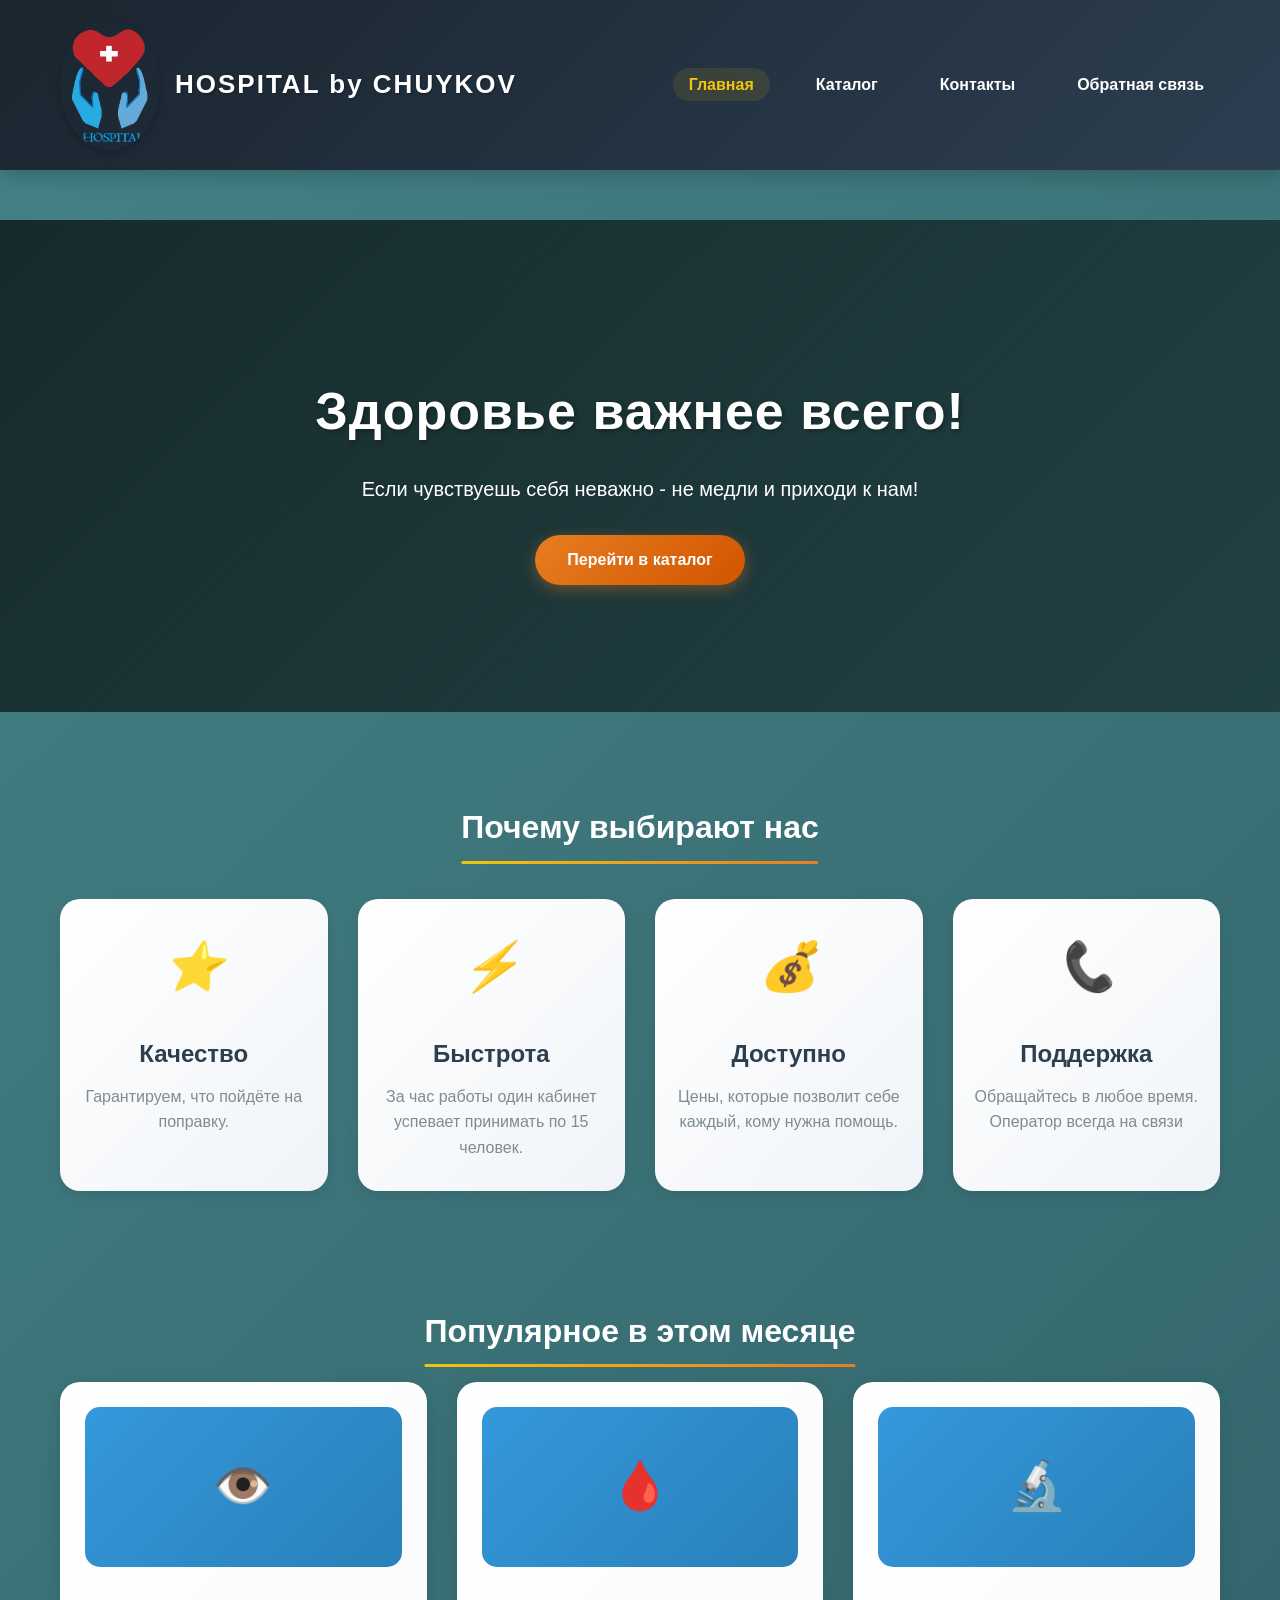
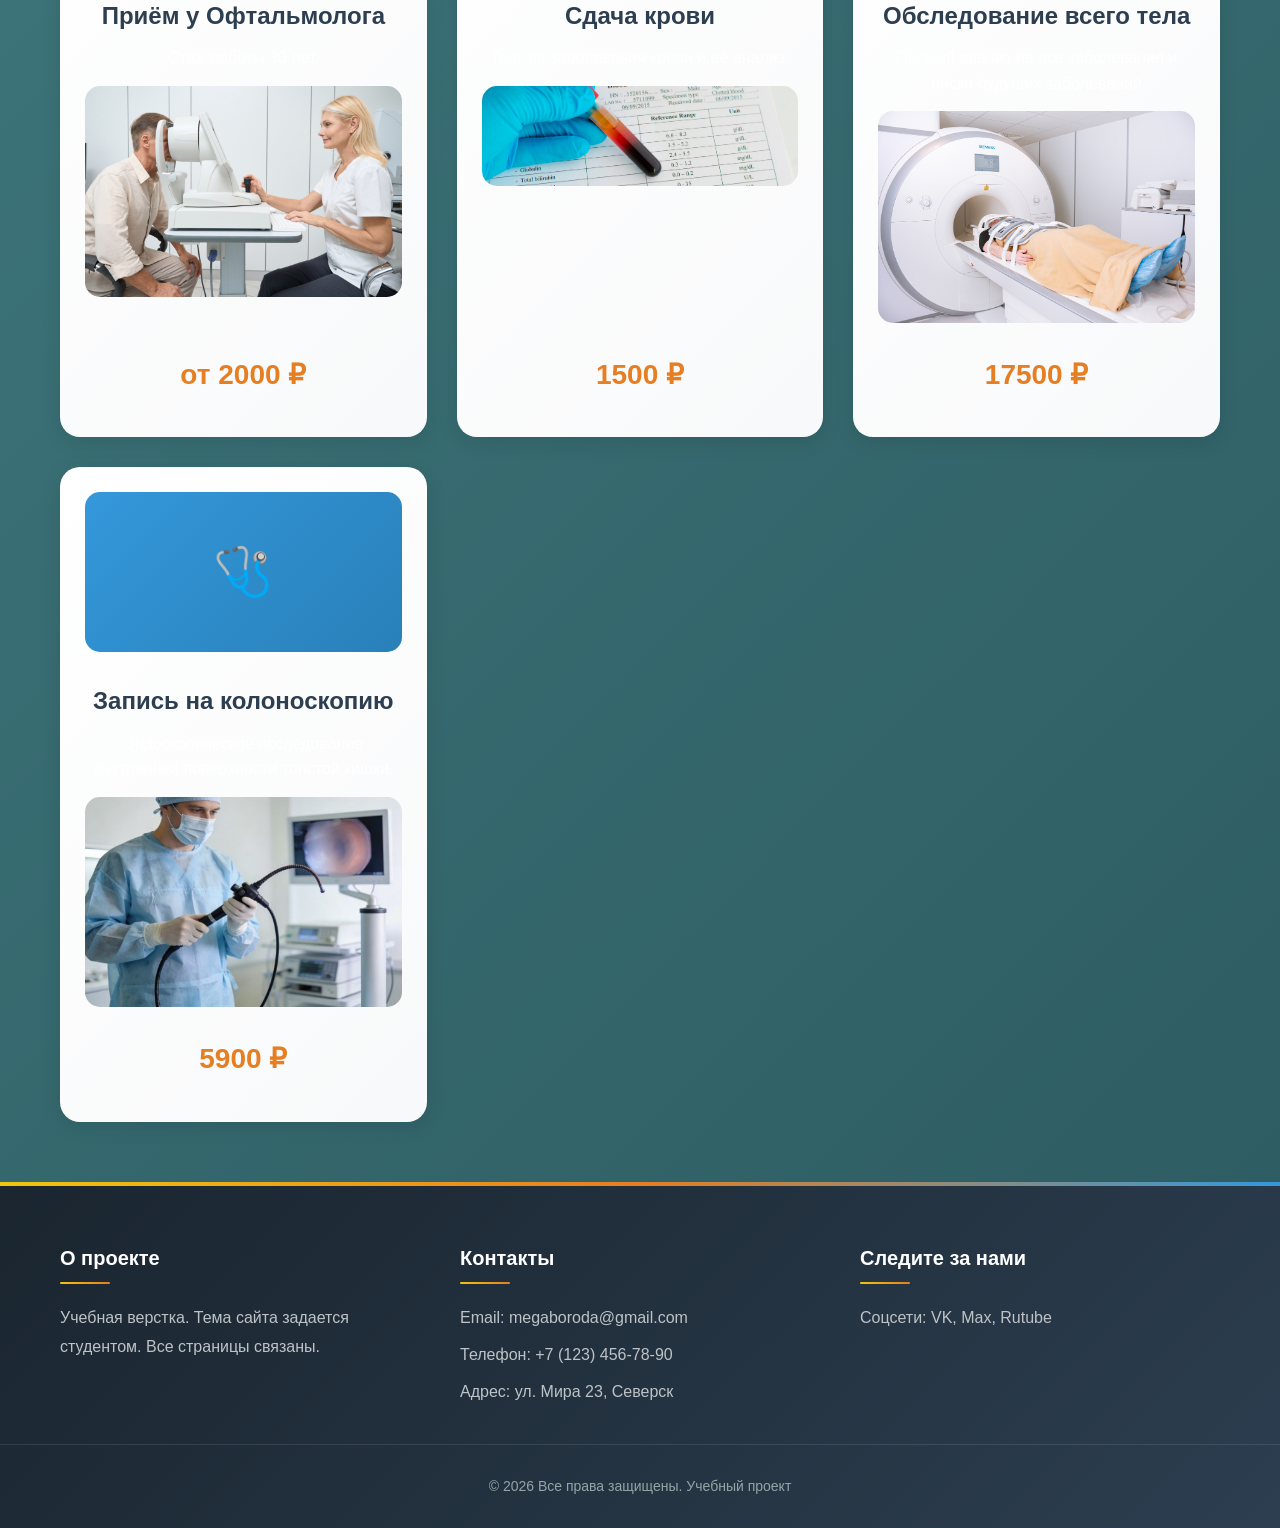
==== index.html @ b2aa5d69 "ПР-4-1" ====
<!DOCTYPE html>
<html lang="ru">
<head>
    <meta charset="UTF-8">
    <meta name="viewport" content="width=device-width, initial-scale=1.0, viewport-fit=cover">
    <title>Главная страница - HOSPITAL by CHUYKOV</title>
    <link rel="stylesheet" href="style.css">
</head>
<body>
    <header>
        <div class="container">
            <a href="index.html" class="logo">
                <img src="лого_болька-no-bg-preview (carve.photos).png" width="100" height="130" alt="Логотип больницы">
                <span class="logo-name">HOSPITAL by CHUYKOV</span>
            </a>
            <nav>
                <ul>
                    <li><a href="index.html" class="active">Главная</a></li>
                    <li><a href="catalog.html">Каталог</a></li>
                    <li><a href="contacts.html">Контакты</a></li>
                    <li><a href="feedback.html">Обратная связь</a></li>
                </ul>
            </nav>
        </div>
    </header>

    <main>
        <!-- Hero секция -->
        <section class="hero">
            <div class="container">
                <h1>Здоровье важнее всего!</h1>
                <p>Если чувствуешь себя неважно - не медли и приходи к нам!</p>
                <a href="catalog.html" class="btn">Перейти в каталог</a>
            </div>
        </section>

        <!-- Почему выбирают нас -->
        <section>
            <div class="container">
                <h2>Почему выбирают нас</h2>
                <div class="features-grid">
                    <div class="feature-card">
                        <i>⭐</i>
                        <h3>Качество</h3>
                        <p>Гарантируем, что пойдёте на поправку.</p>
                    </div>
                    <div class="feature-card">
                        <i>⚡</i>
                        <h3>Быстрота</h3>
                        <p>За час работы один кабинет успевает принимать по 15 человек.</p>
                    </div>
                    <div class="feature-card">
                        <i>💰</i>
                        <h3>Доступно</h3>
                        <p>Цены, которые позволит себе каждый, кому нужна помощь.</p>
                    </div>
                    <div class="feature-card">
                        <i>📞</i>
                        <h3>Поддержка</h3>
                        <p>Обращайтесь в любое время. Оператор всегда на связи</p>
                    </div>
                </div>
            </div>
        </section>

        <!-- Популярное в этом месяце -->
        <section>
            <div class="container">
                <h2>Популярное в этом месяце</h2>
                <div style="display: grid; grid-template-columns: repeat(auto-fit, minmax(300px, 1fr)); gap: 30px;">
                    <div class="product-card">
                        <div class="card-img">👁️</div>
                        <h3>Приём у Офтальмолога</h3>
                        <p>Стаж работы 30 лет.</p>
                        <img src="офтальмолог2.jpg" alt="Приём у Офтальмолога" style="width: 100%; border-radius: 15px; margin-top: 15px;">
                        <div class="price">от 2000 ₽</div>
                    </div>
                    <div class="product-card">
                        <div class="card-img">🩸</div>
                        <h3>Сдача крови</h3>
                        <p>Тест на заболевания крови и её анализ.</p>
                        <img src="кровка.jpg" alt="Сдача крови" style="width: 100%; border-radius: 15px; margin-top: 15px;">
                        <div class="price">1500 ₽</div>
                    </div>
                    <div class="product-card">
                        <div class="card-img">🔬</div>
                        <h3>Обследование всего тела</h3>
                        <p>Полный анализ на все заболевания и риски будущих заболеваний</p>
                        <img src="всё тело.jpg" alt="Обследование всего тела" style="width: 100%; border-radius: 15px; margin-top: 15px;">
                        <div class="price">17500 ₽</div>
                    </div>
                    <div class="product-card">
                        <div class="card-img">🩺</div>
                        <h3>Запись на колоноскопию</h3>
                        <p>Эндоскопическое исследование внутренней поверхности толстой кишки.</p>
                        <img src="клоноскопия.jpg" alt="Запись на колоноскопию" style="width: 100%; border-radius: 15px; margin-top: 15px;">
                        <div class="price">5900 ₽</div>
                    </div>
                </div>
            </div>
        </section>
    </main>

    <footer>
        <div class="container">
            <div class="footer-col">
                <h4>О проекте</h4>
                <p>Учебная верстка. Тема сайта задается студентом. Все страницы связаны.</p>
            </div>
            <div class="footer-col">
                <h4>Контакты</h4>
                <p>Email: megaboroda@gmail.com</p>
                <p>Телефон: +7 (123) 456-78-90</p>
                <p>Адрес: ул. Мира 23, Северск</p>
            </div>
            <div class="footer-col">
                <h4>Следите за нами</h4>
                <p>Соцсети: VK, Max, Rutube</p>
            </div>
        </div>
        <div class="copyright">
            <p>&copy; 2026 Все права защищены. Учебный проект</p>
        </div>
    </footer>
</body>
</html>
---- style.css ----
* {
    margin: 0;
    padding: 0;
    box-sizing: border-box;
}

body {
    font-family: 'Segoe UI', Tahoma, Geneva, Verdana, sans-serif;
    font-size: 16px;
    color: #ffffff;
    background: linear-gradient(135deg, #448186 0%, #2c5a60 100%);
    line-height: 1.6;
}


.container {
    max-width: 1200px;
    margin: 0 auto;
    padding: 0 20px;
}


h1 {
    font-size: 42px;
    color: #ffffff;
    text-align: center;
    margin-top: 30px;
    margin-bottom: 25px;
    text-shadow: 2px 2px 4px rgba(0, 0, 0, 0.3);
    letter-spacing: 1px;
}
.logo-name {
    color: #ffffff;
    text-decoration: none;
}

h2 {
    font-size: 32px;
    color: #ffffff;
    text-align: center;
    margin-top: 40px;
    margin-bottom: 25px;
    position: relative;
    display: inline-block;
    left: 50%;
    transform: translateX(-50%);
    white-space: nowrap;
}

h2::after {
    content: '';
    position: absolute;
    bottom: -10px;
    left: 0;
    width: 100%;
    height: 3px;
    background: linear-gradient(90deg, #f1c40f, #e67e22);
    border-radius: 2px;
}

h3 {
    font-size: 24px;
    color: #2c3e50;
    margin-top: 15px;
    margin-bottom: 10px;
}

h4 {
    font-size: 18px;
    color: #ecf0f1;
    margin-top: 10px;
    margin-bottom: 10px;
}


header {
    background: linear-gradient(135deg, #1a252f 0%, #2c3e50 100%);
    padding: 20px 0;
    box-shadow: 0 5px 20px rgba(0, 0, 0, 0.2);
    position: sticky;
    top: 0;
    z-index: 100;
}

header .container {
    display: flex;
    justify-content: space-between;
    align-items: center;
    flex-wrap: wrap;
    gap: 20px;
}

/* Логотип */
.logo {
    display: flex;
    align-items: center;
    gap: 15px;
    text-decoration: none;
    transition: transform 0.3s ease;
}

.logo:hover {
    transform: scale(1.02);
}

.logo img {
    border-radius: 50%;
    box-shadow: 0 4px 10px rgba(0, 0, 0, 0.2);
    transition: box-shadow 0.3s;
}

.logo img:hover {
    box-shadow: 0 6px 15px rgba(0, 0, 0, 0.3);
}

.logo span {
    font-size: 26px;
    font-weight: bold;
    color: white;
    letter-spacing: 2px;
    text-shadow: 1px 1px 2px rgba(0, 0, 0, 0.3);
}

/* Навигация */
nav ul {
    display: flex;
    list-style: none;
    gap: 30px;
    margin: 0;
    padding: 0;
}

nav ul li a {
    color: white;
    text-decoration: none;
    font-weight: 600;
    font-size: 16px;
    padding: 8px 16px;
    border-radius: 25px;
    transition: all 0.3s ease;
    position: relative;
}

nav ul li a::before {
    content: '';
    position: absolute;
    bottom: 0;
    left: 50%;
    transform: translateX(-50%);
    width: 0;
    height: 2px;
    background: linear-gradient(90deg, #f1c40f, #e67e22);
    transition: width 0.3s ease;
    border-radius: 2px;
}

nav ul li a:hover::before {
    width: 70%;
}

nav ul li a:hover {
    color: #f1c40f;
    background: rgba(255, 255, 255, 0.1);
}

nav ul li a.active {
    color: #f1c40f;
    background: rgba(241, 196, 15, 0.1);
}

/* Кнопки с красивым градиентом */
.btn, button, .button {
    display: inline-block;
    background: linear-gradient(135deg, #3498db 0%, #2980b9 100%);
    color: white;
    padding: 12px 32px;
    border: none;
    border-radius: 50px;
    text-decoration: none;
    font-weight: bold;
    font-size: 16px;
    transition: all 0.3s ease;
    box-shadow: 0 4px 15px rgba(52, 152, 219, 0.3);
    cursor: pointer;
    position: relative;
    overflow: hidden;
}

.btn::before, button::before, .button::before {
    content: '';
    position: absolute;
    top: 50%;
    left: 50%;
    width: 0;
    height: 0;
    border-radius: 50%;
    background: rgba(255, 255, 255, 0.3);
    transform: translate(-50%, -50%);
    transition: width 0.5s, height 0.5s;
}

.btn:hover::before, button:hover::before, .button:hover::before {
    width: 300px;
    height: 300px;
}

.btn:hover, button:hover, .button:hover {
    background: linear-gradient(135deg, #2980b9 0%, #1f6d9e 100%);
    box-shadow: 0 6px 20px rgba(52, 152, 219, 0.4);
    transform: translateY(-2px);
}

.btn:active, button:active, .button:active {
    transform: translateY(0);
}

/* Карточки услуг */
.product-card {
    background: linear-gradient(135deg, #ffffff 0%, #f8f9fa 100%);
    border: none;
    border-radius: 20px;
    padding: 25px;
    margin-bottom: 30px;
    text-align: center;
    transition: all 0.3s ease;
    box-shadow: 0 5px 20px rgba(0, 0, 0, 0.1);
    display: flex;
    flex-direction: column;
    height: 100%;
}

.product-card:hover {
    transform: translateY(-10px);
    box-shadow: 0 15px 35px rgba(0, 0, 0, 0.15);
}

.card-img {
    background: linear-gradient(135deg, #3498db, #2980b9);
    height: 160px;
    border-radius: 15px;
    margin-bottom: 15px;
    transition: all 0.3s ease;
    display: flex;
    align-items: center;
    justify-content: center;
    color: white;
    font-size: 48px;
}

.product-card:hover .card-img {
    transform: scale(1.05);
}

.price {
    font-size: 28px;
    font-weight: bold;
    color: #e67e22;
    margin: 15px 0;
    margin-top: auto;
}

/* Карточки особенностей */
.feature-card {
    background: linear-gradient(135deg, #ffffff 0%, #f0f4f8 100%);
    padding: 30px 20px;
    border-radius: 20px;
    text-align: center;
    margin-bottom: 25px;
    box-shadow: 0 5px 15px rgba(0, 0, 0, 0.08);
    transition: all 0.3s ease;
    cursor: pointer;
}

.feature-card:hover {
    transform: translateY(-5px);
    box-shadow: 0 10px 30px rgba(0, 0, 0, 0.12);
}

.feature-card i {
    font-size: 48px;
    color: #3498db;
    margin-bottom: 15px;
    display: inline-block;
}

.feature-card h3 {
    color: #2c3e50;
    margin-bottom: 10px;
}

.feature-card p {
    color: #7f8c8d;
}

/* Сетка особенностей */
.features-grid {
    display: flex;
    justify-content: center;
    flex-wrap: wrap;
    gap: 30px;
    margin-top: 20px;
}

.features-grid .feature-card {
    flex: 1;
    min-width: 250px;
    max-width: 300px;
}

/* Hero-секция */
.hero {
    background: linear-gradient(135deg, rgba(0,0,0,0.7) 0%, rgba(0,0,0,0.4) 100%), url('https://via.placeholder.com/1920x600/448186/ffffff?text=Hospital+Hero');
    background-size: cover;
    background-position: center;
    background-attachment: fixed;
    padding: 120px 0;
    text-align: center;
    position: relative;
}

.hero h1 {
    font-size: 52px;
    margin-bottom: 20px;
    animation: fadeInUp 1s ease;
}

.hero p {
    font-size: 20px;
    margin-bottom: 30px;
    animation: fadeInUp 1s ease 0.2s backwards;
}

.hero .btn {
    animation: fadeInUp 1s ease 0.4s backwards;
    background: linear-gradient(135deg, #e67e22 0%, #d35400 100%);
    box-shadow: 0 4px 15px rgba(230, 126, 34, 0.4);
}

.hero .btn:hover {
    background: linear-gradient(135deg, #d35400 0%, #b84300 100%);
}

/* Анимации */
@keyframes fadeInUp {
    from {
        opacity: 0;
        transform: translateY(30px);
    }
    to {
        opacity: 1;
        transform: translateY(0);
    }
}

/* Секции */
section {
    margin-top: 50px;
    margin-bottom: 50px;
}

/* Контакты */
.contacts-info {
    display: flex;
    flex-wrap: wrap;
    justify-content: space-between;
    gap: 25px;
    background: linear-gradient(135deg, #ffffff 0%, #f8f9fa 100%);
    padding: 30px;
    border-radius: 20px;
    margin-bottom: 30px;
    box-shadow: 0 5px 20px rgba(0, 0, 0, 0.08);
}

.contacts-info > div {
    flex: 1;
    min-width: 200px;
    text-align: center;
}

.contacts-info i {
    font-size: 32px;
    color: #3498db;
    margin-bottom: 10px;
    display: inline-block;
}

.contacts-info h3 {
    color: #2c3e50;
    margin-bottom: 10px;
}

.contacts-info p {
    color: #7f8c8d;
}

.map iframe {
    width: 100%;
    border: none;
    border-radius: 20px;
    box-shadow: 0 5px 20px rgba(0, 0, 0, 0.1);
}

/* Форма обратной связи */
form {
    background: linear-gradient(135deg, #ffffff 0%, #f8f9fa 100%);
    padding: 40px;
    border-radius: 25px;
    max-width: 600px;
    margin: 0 auto;
    box-shadow: 0 10px 30px rgba(0, 0, 0, 0.1);
}

form div {
    margin-bottom: 25px;
}

label {
    display: block;
    font-weight: 600;
    margin-bottom: 10px;
    color: #2c3e50;
}

input, textarea, select {
    width: 100%;
    padding: 12px 18px;
    border: 2px solid #e0e0e0;
    border-radius: 12px;
    font-size: 16px;
    transition: all 0.3s ease;
    background: white;
    font-family: inherit;
}

input:focus, textarea:focus, select:focus {
    outline: none;
    border-color: #3498db;
    box-shadow: 0 0 0 4px rgba(52, 152, 219, 0.1);
}

textarea {
    resize: vertical;
    min-height: 100px;
}

/* Подвал */
footer {
    background: linear-gradient(135deg, #1a252f 0%, #2c3e50 100%);
    padding: 50px 0 30px;
    margin-top: 60px;
    position: relative;
}

footer::before {
    content: '';
    position: absolute;
    top: 0;
    left: 0;
    right: 0;
    height: 4px;
    background: linear-gradient(90deg, #f1c40f, #e67e22, #3498db);
}

footer .container {
    display: flex;
    justify-content: space-between;
    flex-wrap: wrap;
    gap: 40px;
}

.footer-col {
    flex: 1;
    min-width: 220px;
}

.footer-col h4 {
    color: white;
    margin-bottom: 20px;
    font-size: 20px;
    position: relative;
    padding-bottom: 10px;
}

.footer-col h4::after {
    content: '';
    position: absolute;
    bottom: 0;
    left: 0;
    width: 50px;
    height: 2px;
    background: linear-gradient(90deg, #f1c40f, #e67e22);
    border-radius: 2px;
}

.footer-col p, .footer-col a {
    color: #bdc3c7;
    text-decoration: none;
    line-height: 1.8;
    transition: all 0.3s ease;
    display: block;
    margin-bottom: 8px;
}

.footer-col a:hover {
    color: #f1c40f;
    transform: translateX(5px);
}

.copyright {
    text-align: center;
    padding-top: 30px;
    margin-top: 30px;
    border-top: 1px solid rgba(255, 255, 255, 0.1);
    font-size: 14px;
    color: #95a5a6;
}

/* Стили для списков */
ul {
    list-style: none;
}

/* Плавный скролл */
html {
    scroll-behavior: smooth;
}

/* Выделение текста */
::selection {
    background: #f1c40f;
    color: #2c3e50;
}

/* Скроллбар */
::-webkit-scrollbar {
    width: 10px;
}

::-webkit-scrollbar-track {
    background: #2c3e50;
}

::-webkit-scrollbar-thumb {
    background: linear-gradient(135deg, #3498db, #2980b9);
    border-radius: 5px;
}

::-webkit-scrollbar-thumb:hover {
    background: linear-gradient(135deg, #2980b9, #1f6d9e);
}
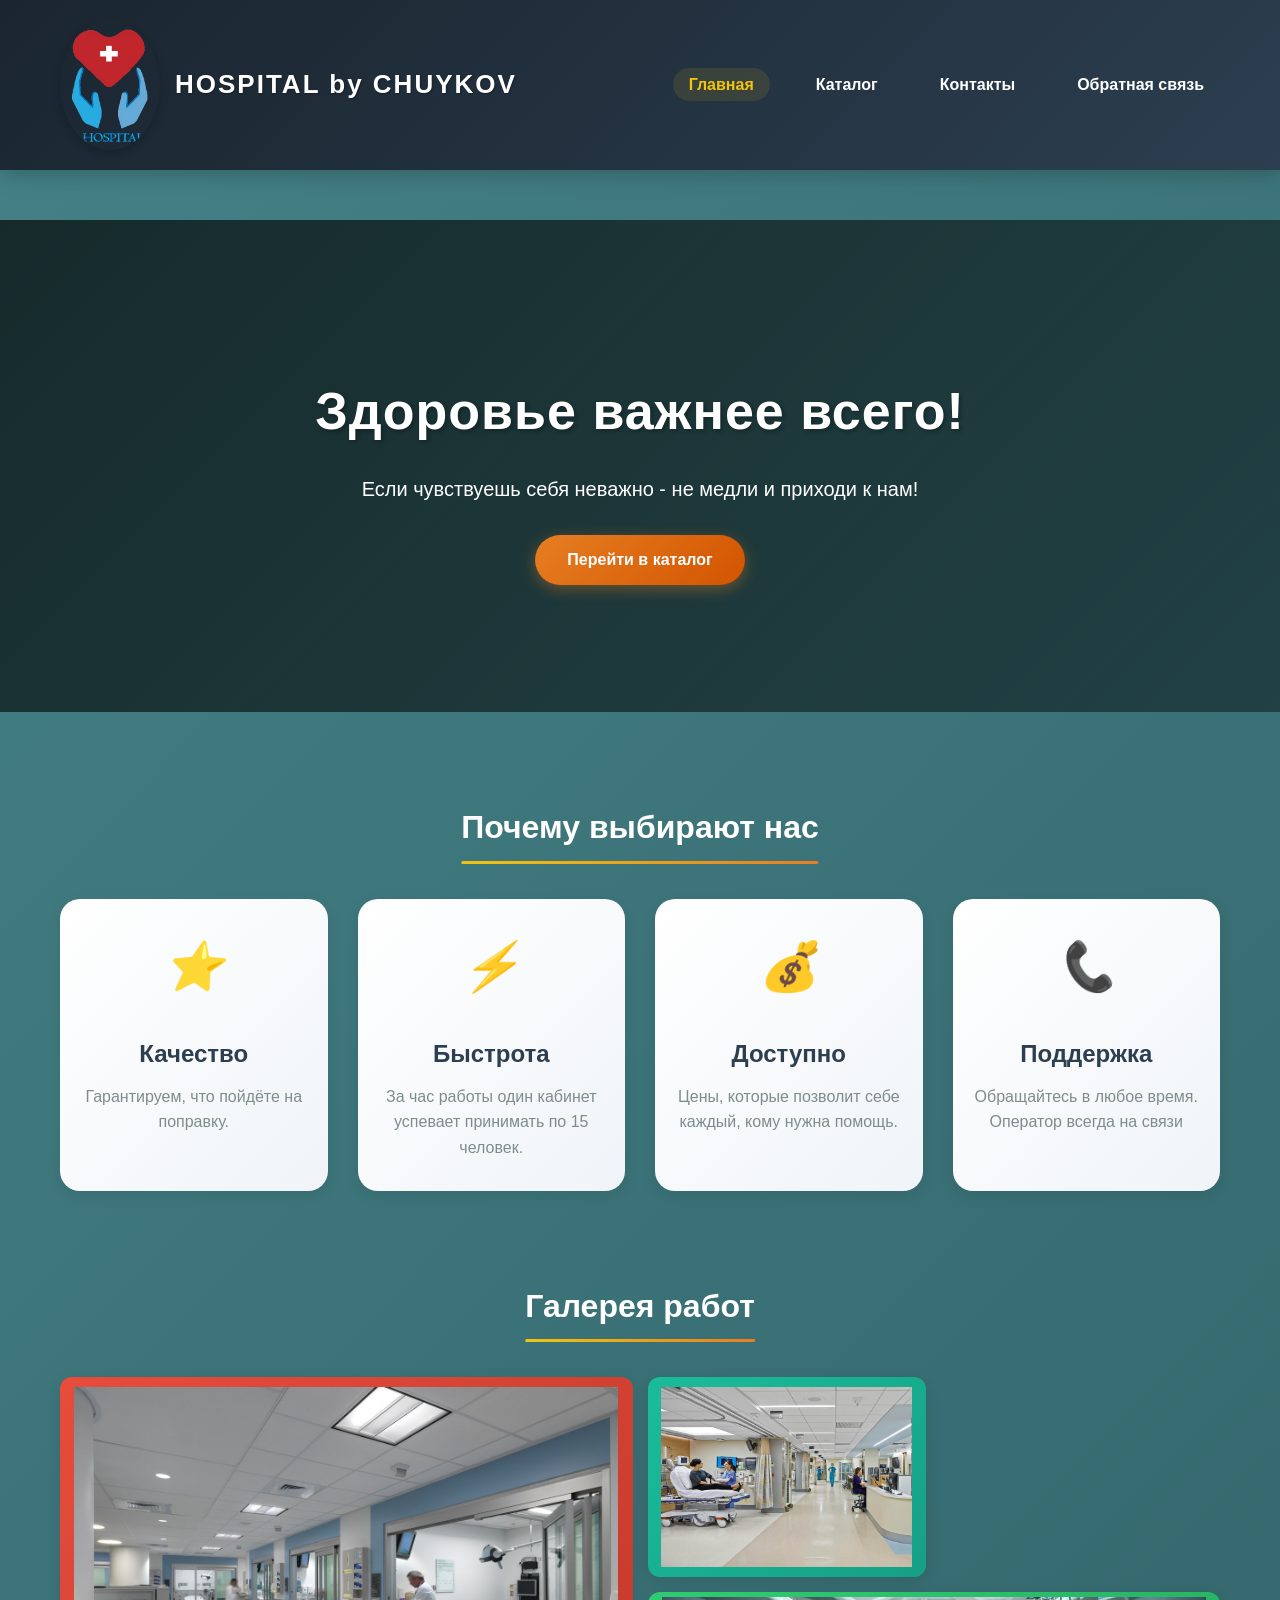
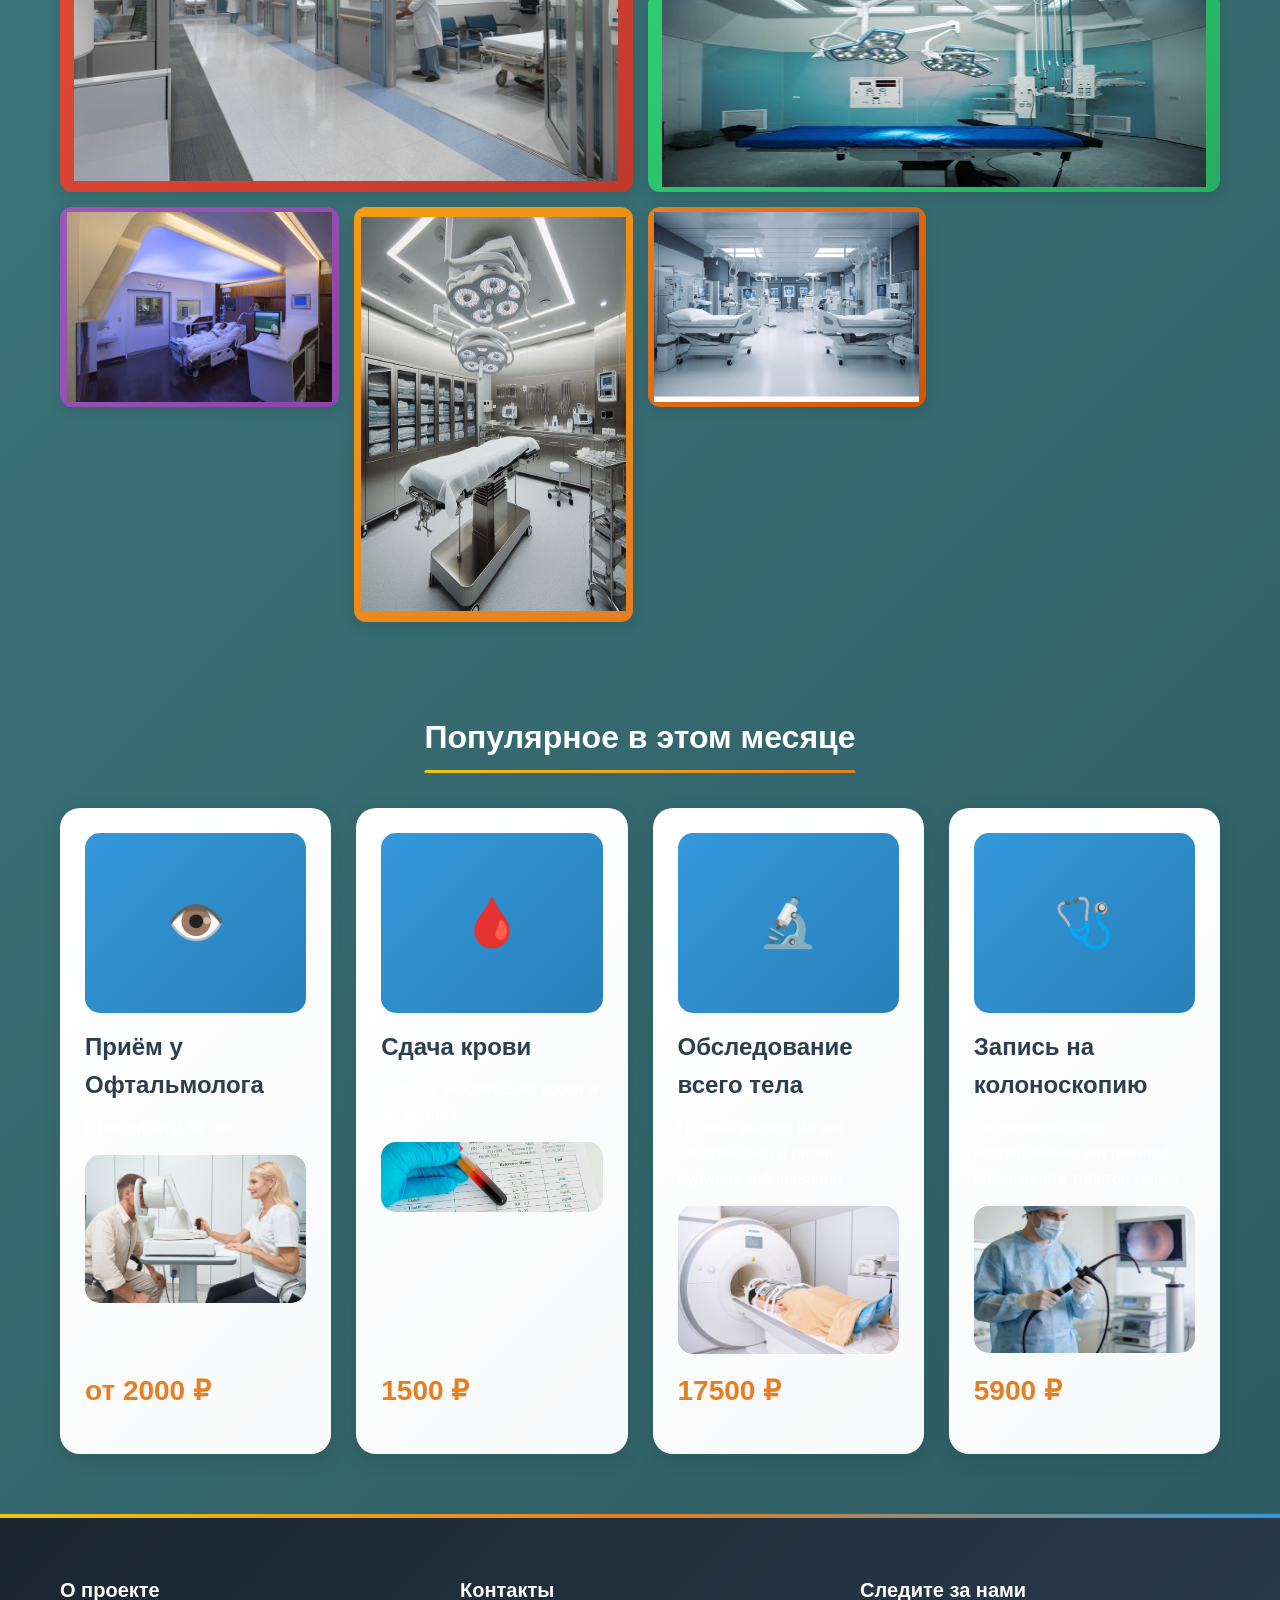
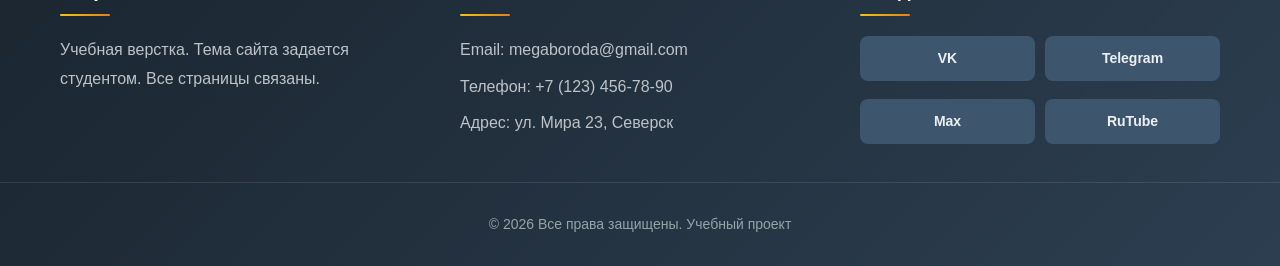
==== commit f898ac58: "ПР-5-1" ====
--- a/index.html
+++ b/index.html
@@ -4,7 +4,570 @@
     <meta charset="UTF-8">
     <meta name="viewport" content="width=device-width, initial-scale=1.0, viewport-fit=cover">
     <title>Главная страница - HOSPITAL by CHUYKOV</title>
-    <link rel="stylesheet" href="style.css">
+    <style>
+        * {
+            margin: 0;
+            padding: 0;
+            box-sizing: border-box;
+        }
+
+        body {
+            font-family: 'Segoe UI', Tahoma, Geneva, Verdana, sans-serif;
+            font-size: 16px;
+            color: #ffffff;
+            background: linear-gradient(135deg, #448186 0%, #2c5a60 100%);
+            line-height: 1.6;
+        }
+
+        .container {
+            max-width: 1200px;
+            margin: 0 auto;
+            padding: 0 20px;
+        }
+
+        h1 {
+            font-size: 42px;
+            color: #ffffff;
+            text-align: center;
+            margin-top: 30px;
+            margin-bottom: 25px;
+            text-shadow: 2px 2px 4px rgba(0, 0, 0, 0.3);
+            letter-spacing: 1px;
+        }
+
+        .logo-name {
+            color: #ffffff;
+            text-decoration: none;
+        }
+
+        h2 {
+            font-size: 32px;
+            color: #ffffff;
+            text-align: center;
+            margin-top: 40px;
+            margin-bottom: 25px;
+            position: relative;
+            display: inline-block;
+            left: 50%;
+            transform: translateX(-50%);
+            white-space: nowrap;
+        }
+
+        h2::after {
+            content: '';
+            position: absolute;
+            bottom: -10px;
+            left: 0;
+            width: 100%;
+            height: 3px;
+            background: linear-gradient(90deg, #f1c40f, #e67e22);
+            border-radius: 2px;
+        }
+
+        h3 {
+            font-size: 24px;
+            color: #2c3e50;
+            margin-top: 15px;
+            margin-bottom: 10px;
+        }
+
+        h4 {
+            font-size: 18px;
+            color: #ecf0f1;
+            margin-top: 10px;
+            margin-bottom: 10px;
+        }
+
+        header {
+            background: linear-gradient(135deg, #1a252f 0%, #2c3e50 100%);
+            padding: 20px 0;
+            box-shadow: 0 5px 20px rgba(0, 0, 0, 0.2);
+            position: sticky;
+            top: 0;
+            z-index: 100;
+        }
+
+        header .container {
+            display: flex;
+            justify-content: space-between;
+            align-items: center;
+            flex-wrap: wrap;
+            gap: 20px;
+        }
+
+        .logo {
+            display: flex;
+            align-items: center;
+            gap: 15px;
+            text-decoration: none;
+            transition: transform 0.3s ease;
+        }
+
+        .logo:hover {
+            transform: scale(1.02);
+        }
+
+        .logo img {
+            border-radius: 50%;
+            box-shadow: 0 4px 10px rgba(0, 0, 0, 0.2);
+            transition: box-shadow 0.3s;
+        }
+
+        .logo img:hover {
+            box-shadow: 0 6px 15px rgba(0, 0, 0, 0.3);
+        }
+
+        .logo span {
+            font-size: 26px;
+            font-weight: bold;
+            color: white;
+            letter-spacing: 2px;
+            text-shadow: 1px 1px 2px rgba(0, 0, 0, 0.3);
+        }
+
+        nav ul {
+            display: flex;
+            list-style: none;
+            gap: 30px;
+            margin: 0;
+            padding: 0;
+        }
+
+        nav ul li a {
+            color: white;
+            text-decoration: none;
+            font-weight: 600;
+            font-size: 16px;
+            padding: 8px 16px;
+            border-radius: 25px;
+            transition: all 0.3s ease;
+            position: relative;
+        }
+
+        nav ul li a::before {
+            content: '';
+            position: absolute;
+            bottom: 0;
+            left: 50%;
+            transform: translateX(-50%);
+            width: 0;
+            height: 2px;
+            background: linear-gradient(90deg, #f1c40f, #e67e22);
+            transition: width 0.3s ease;
+            border-radius: 2px;
+        }
+
+        nav ul li a:hover::before {
+            width: 70%;
+        }
+
+        nav ul li a:hover {
+            color: #f1c40f;
+            background: rgba(255, 255, 255, 0.1);
+        }
+
+        nav ul li a.active {
+            color: #f1c40f;
+            background: rgba(241, 196, 15, 0.1);
+        }
+
+        .btn, button, .button {
+            display: inline-block;
+            background: linear-gradient(135deg, #3498db 0%, #2980b9 100%);
+            color: white;
+            padding: 12px 32px;
+            border: none;
+            border-radius: 50px;
+            text-decoration: none;
+            font-weight: bold;
+            font-size: 16px;
+            transition: all 0.3s ease;
+            box-shadow: 0 4px 15px rgba(52, 152, 219, 0.3);
+            cursor: pointer;
+            position: relative;
+            overflow: hidden;
+        }
+
+        .btn::before, button::before, .button::before {
+            content: '';
+            position: absolute;
+            top: 50%;
+            left: 50%;
+            width: 0;
+            height: 0;
+            border-radius: 50%;
+            background: rgba(255, 255, 255, 0.3);
+            transform: translate(-50%, -50%);
+            transition: width 0.5s, height 0.5s;
+        }
+
+        .btn:hover::before, button:hover::before, .button:hover::before {
+            width: 300px;
+            height: 300px;
+        }
+
+        .btn:hover, button:hover, .button:hover {
+            background: linear-gradient(135deg, #2980b9 0%, #1f6d9e 100%);
+            box-shadow: 0 6px 20px rgba(52, 152, 219, 0.4);
+            transform: translateY(-2px);
+        }
+
+        .btn:active, button:active, .button:active {
+            transform: translateY(0);
+        }
+
+        /* ========== СЕТКА КАТАЛОГА НА GRID ========== */
+        .cards-grid {
+            display: grid;
+            grid-template-columns: repeat(auto-fill, minmax(280px, 1fr));
+            gap: 30px;
+        }
+
+        .product-card {
+            display: flex;
+            flex-direction: column;
+            background: linear-gradient(135deg, #ffffff 0%, #f8f9fa 100%);
+            border-radius: 20px;
+            overflow: hidden;
+            transition: all 0.3s ease;
+            box-shadow: 0 5px 20px rgba(0, 0, 0, 0.1);
+            height: 100%;
+            margin-bottom: 0;
+            padding: 25px;
+        }
+
+        .product-card:hover {
+            transform: translateY(-10px);
+            box-shadow: 0 15px 35px rgba(0, 0, 0, 0.15);
+        }
+
+        .product-card .card-content {
+            flex: 1;
+            display: flex;
+            flex-direction: column;
+        }
+
+        .product-card .price {
+            margin-top: auto;
+        }
+
+        .card-img {
+            height: 180px;
+            background: linear-gradient(135deg, #3498db, #2980b9);
+            display: flex;
+            align-items: center;
+            justify-content: center;
+            color: white;
+            font-size: 48px;
+            border-radius: 15px;
+            transition: all 0.3s ease;
+        }
+
+        .product-card:hover .card-img {
+            transform: scale(1.02);
+        }
+
+        .price {
+            font-size: 28px;
+            font-weight: bold;
+            color: #e67e22;
+            margin: 15px 0;
+        }
+
+        /* ========== СЕТКА ПРЕИМУЩЕСТВ НА GRID ========== */
+        .feature-card {
+            background: linear-gradient(135deg, #ffffff 0%, #f0f4f8 100%);
+            padding: 30px 20px;
+            border-radius: 20px;
+            text-align: center;
+            box-shadow: 0 5px 15px rgba(0, 0, 0, 0.08);
+            transition: all 0.3s ease;
+            cursor: pointer;
+        }
+
+        .feature-card:hover {
+            transform: translateY(-5px);
+            box-shadow: 0 10px 30px rgba(0, 0, 0, 0.12);
+        }
+
+        .feature-card i {
+            font-size: 48px;
+            margin-bottom: 15px;
+            display: inline-block;
+        }
+
+        .feature-card h3 {
+            color: #2c3e50;
+            margin-bottom: 10px;
+        }
+
+        .feature-card p {
+            color: #7f8c8d;
+        }
+
+        .features-grid {
+            display: grid;
+            grid-template-columns: repeat(auto-fit, minmax(250px, 1fr));
+            gap: 30px;
+            margin-top: 20px;
+        }
+
+        .features-grid .feature-card {
+            flex: none;
+            min-width: auto;
+            max-width: none;
+            margin-bottom: 0;
+        }
+
+        /* ========== ГАЛЕРЕЯ НА GRID ========== */
+        .gallery-grid {
+            display: grid;
+            grid-template-columns: repeat(4, 1fr);
+            grid-auto-rows: 200px;
+            gap: 15px;
+            margin-top: 20px;
+        }
+
+        .gallery-item {
+            background: linear-gradient(135deg, #3498db, #2980b9);
+            color: white;
+            display: flex;
+            align-items: center;
+            justify-content: center;
+            border-radius: 12px;
+            font-size: 20px;
+            font-weight: bold;
+            transition: all 0.3s ease;
+            box-shadow: 0 4px 15px rgba(0, 0, 0, 0.1);
+            text-shadow: 1px 1px 3px rgba(0,0,0,0.3);
+        }
+
+        .gallery-item:hover {
+            transform: scale(1.02);
+            box-shadow: 0 8px 25px rgba(0, 0, 0, 0.2);
+        }
+
+        .gallery-item-1 {
+            grid-column: span 2;
+            grid-row: span 2;
+            background: linear-gradient(135deg, #e74c3c, #c0392b);
+        }
+
+        .gallery-item-2 {
+            background: linear-gradient(135deg, #1abc9c, #16a085);
+        }
+
+        .gallery-item-3 {
+            grid-column: span 2;
+            background: linear-gradient(135deg, #2ecc71, #27ae60);
+        }
+
+        .gallery-item-4 {
+            background: linear-gradient(135deg, #9b59b6, #8e44ad);
+        }
+
+        .gallery-item-5 {
+            grid-row: span 2;
+            background: linear-gradient(135deg, #f39c12, #e67e22);
+        }
+
+        .gallery-item-6 {
+            background: linear-gradient(135deg, #e67e22, #d35400);
+        }
+
+        /* ========== ПОПУЛЯРНОЕ НА GRID ========== */
+        .popular-grid {
+            display: grid;
+            grid-template-columns: repeat(auto-fill, minmax(260px, 1fr));
+            gap: 25px;
+            margin-top: 20px;
+        }
+
+        /* ========== HERO ========== */
+        .hero {
+            background: linear-gradient(135deg, rgba(0,0,0,0.7) 0%, rgba(0,0,0,0.4) 100%), url('https://via.placeholder.com/1920x600/448186/ffffff?text=Hospital+Hero');
+            background-size: cover;
+            background-position: center;
+            background-attachment: fixed;
+            padding: 120px 0;
+            text-align: center;
+            position: relative;
+        }
+
+        .hero h1 {
+            font-size: 52px;
+            margin-bottom: 20px;
+            animation: fadeInUp 1s ease;
+        }
+
+        .hero p {
+            font-size: 20px;
+            margin-bottom: 30px;
+            animation: fadeInUp 1s ease 0.2s backwards;
+        }
+
+        .hero .btn {
+            animation: fadeInUp 1s ease 0.4s backwards;
+            background: linear-gradient(135deg, #e67e22 0%, #d35400 100%);
+            box-shadow: 0 4px 15px rgba(230, 126, 34, 0.4);
+        }
+
+        .hero .btn:hover {
+            background: linear-gradient(135deg, #d35400 0%, #b84300 100%);
+        }
+
+        @keyframes fadeInUp {
+            from {
+                opacity: 0;
+                transform: translateY(30px);
+            }
+            to {
+                opacity: 1;
+                transform: translateY(0);
+            }
+        }
+
+        section {
+            margin-top: 50px;
+            margin-bottom: 50px;
+        }
+
+        /* ========== ПОДВАЛ ========== */
+        footer {
+            background: linear-gradient(135deg, #1a252f 0%, #2c3e50 100%);
+            padding: 50px 0 30px;
+            margin-top: 60px;
+            position: relative;
+        }
+
+        footer::before {
+            content: '';
+            position: absolute;
+            top: 0;
+            left: 0;
+            right: 0;
+            height: 4px;
+            background: linear-gradient(90deg, #f1c40f, #e67e22, #3498db);
+        }
+
+        footer .container {
+            display: flex;
+            justify-content: space-between;
+            flex-wrap: wrap;
+            gap: 40px;
+        }
+
+        .footer-col {
+            flex: 1;
+            min-width: 220px;
+        }
+
+        .footer-col h4 {
+            color: white;
+            margin-bottom: 20px;
+            font-size: 20px;
+            position: relative;
+            padding-bottom: 10px;
+        }
+
+        .footer-col h4::after {
+            content: '';
+            position: absolute;
+            bottom: 0;
+            left: 0;
+            width: 50px;
+            height: 2px;
+            background: linear-gradient(90deg, #f1c40f, #e67e22);
+            border-radius: 2px;
+        }
+
+        .footer-col p, .footer-col a {
+            color: #bdc3c7;
+            text-decoration: none;
+            line-height: 1.8;
+            transition: all 0.3s ease;
+            display: block;
+            margin-bottom: 8px;
+        }
+
+        .footer-col a:hover {
+            color: #f1c40f;
+            transform: translateX(5px);
+        }
+
+        /* ========== СОЦСЕТИ В ПОДВАЛЕ — GRID ========== */
+        .social-grid {
+            display: grid;
+            grid-template-columns: repeat(2, 1fr);
+            gap: 10px;
+            margin-top: 10px;
+        }
+
+        .social-grid a {
+            background-color: #3d566e;
+            padding: 10px 12px;
+            text-align: center;
+            border-radius: 8px;
+            color: #ecf0f1;
+            text-decoration: none;
+            font-weight: 600;
+            font-size: 14px;
+            transition: all 0.3s ease;
+        }
+
+        .social-grid a:hover {
+            background: linear-gradient(135deg, #f1c40f, #e67e22);
+            color: #2c3e50;
+            transform: translateY(-3px);
+            box-shadow: 0 4px 15px rgba(241, 196, 15, 0.3);
+        }
+
+        .copyright {
+            text-align: center;
+            padding-top: 30px;
+            margin-top: 30px;
+            border-top: 1px solid rgba(255, 255, 255, 0.1);
+            font-size: 14px;
+            color: #95a5a6;
+            width: 100%;
+        }
+
+        ul {
+            list-style: none;
+        }
+
+        html {
+            scroll-behavior: smooth;
+        }
+
+        ::selection {
+            background: #f1c40f;
+            color: #2c3e50;
+        }
+
+        ::-webkit-scrollbar {
+            width: 10px;
+        }
+
+        ::-webkit-scrollbar-track {
+            background: #2c3e50;
+        }
+
+        ::-webkit-scrollbar-thumb {
+            background: linear-gradient(135deg, #3498db, #2980b9);
+            border-radius: 5px;
+        }
+
+        ::-webkit-scrollbar-thumb:hover {
+            background: linear-gradient(135deg, #2980b9, #1f6d9e);
+        }
+
+        .product-card img {
+            width: 100%;
+            border-radius: 15px;
+            margin: 15px 0;
+        }
+    </style>
 </head>
 <body>
     <header>
@@ -63,37 +626,65 @@
             </div>
         </section>
 
+       <!-- ГАЛЕРЕЯ -->
+<!-- ГАЛЕРЕЯ -->
+<section class="gallery">
+    <div class="container">
+        <h2>Галерея работ</h2>
+        <div class="gallery-grid">
+            <div class="gallery-item gallery-item-1">
+                <img src="фото 5.jpg" alt="Фото 1 - Интерьер клиники" width="95%" height="95%">
+            </div>
+            <div class="gallery-item gallery-item-2">
+                <img src="фото 3.jpg" alt="Фото 2 - Врачи и пациенты" width="90%" height="90%">
+            </div>
+            <div class="gallery-item gallery-item-3">
+                <img src="фото 1.jpg" alt="Фото 3 - Современное оборудование" width="95%" height="95%">
+            </div>
+            <div class="gallery-item gallery-item-4">
+                <img src="фото 4.jpg" alt="Фото 4 - Процедурный кабинет" width="95%" height="95%">
+            </div>
+            <div class="gallery-item gallery-item-5">
+                <img src="фото 6.jpg" alt="Фото 5 - Операционная" width="95%" height="95%">
+            </div>
+            <div class="gallery-item gallery-item-6">
+                <img src="фото 2.jpg" alt="Фото 6 - Палата" width="95%" height="95%">
+            </div>
+        </div>
+    </div>
+</section>
+
         <!-- Популярное в этом месяце -->
         <section>
             <div class="container">
                 <h2>Популярное в этом месяце</h2>
-                <div style="display: grid; grid-template-columns: repeat(auto-fit, minmax(300px, 1fr)); gap: 30px;">
+                <div class="popular-grid">
                     <div class="product-card">
                         <div class="card-img">👁️</div>
                         <h3>Приём у Офтальмолога</h3>
                         <p>Стаж работы 30 лет.</p>
-                        <img src="офтальмолог2.jpg" alt="Приём у Офтальмолога" style="width: 100%; border-radius: 15px; margin-top: 15px;">
+                        <img src="офтальмолог2.jpg" alt="Приём у Офтальмолога">
                         <div class="price">от 2000 ₽</div>
                     </div>
                     <div class="product-card">
                         <div class="card-img">🩸</div>
                         <h3>Сдача крови</h3>
                         <p>Тест на заболевания крови и её анализ.</p>
-                        <img src="кровка.jpg" alt="Сдача крови" style="width: 100%; border-radius: 15px; margin-top: 15px;">
+                        <img src="кровка.jpg" alt="Сдача крови">
                         <div class="price">1500 ₽</div>
                     </div>
                     <div class="product-card">
                         <div class="card-img">🔬</div>
                         <h3>Обследование всего тела</h3>
                         <p>Полный анализ на все заболевания и риски будущих заболеваний</p>
-                        <img src="всё тело.jpg" alt="Обследование всего тела" style="width: 100%; border-radius: 15px; margin-top: 15px;">
+                        <img src="всё тело.jpg" alt="Обследование всего тела">
                         <div class="price">17500 ₽</div>
                     </div>
                     <div class="product-card">
                         <div class="card-img">🩺</div>
                         <h3>Запись на колоноскопию</h3>
                         <p>Эндоскопическое исследование внутренней поверхности толстой кишки.</p>
-                        <img src="клоноскопия.jpg" alt="Запись на колоноскопию" style="width: 100%; border-radius: 15px; margin-top: 15px;">
+                        <img src="клоноскопия.jpg" alt="Запись на колоноскопию">
                         <div class="price">5900 ₽</div>
                     </div>
                 </div>
@@ -115,7 +706,12 @@
             </div>
             <div class="footer-col">
                 <h4>Следите за нами</h4>
-                <p>Соцсети: VK, Max, Rutube</p>
+                <div class="social-grid">
+                    <a href="#"> VK</a>
+                    <a href="#"> Telegram</a>
+                    <a href="#"> Max</a>
+                    <a href="#"> RuTube</a>
+                </div>
             </div>
         </div>
         <div class="copyright">
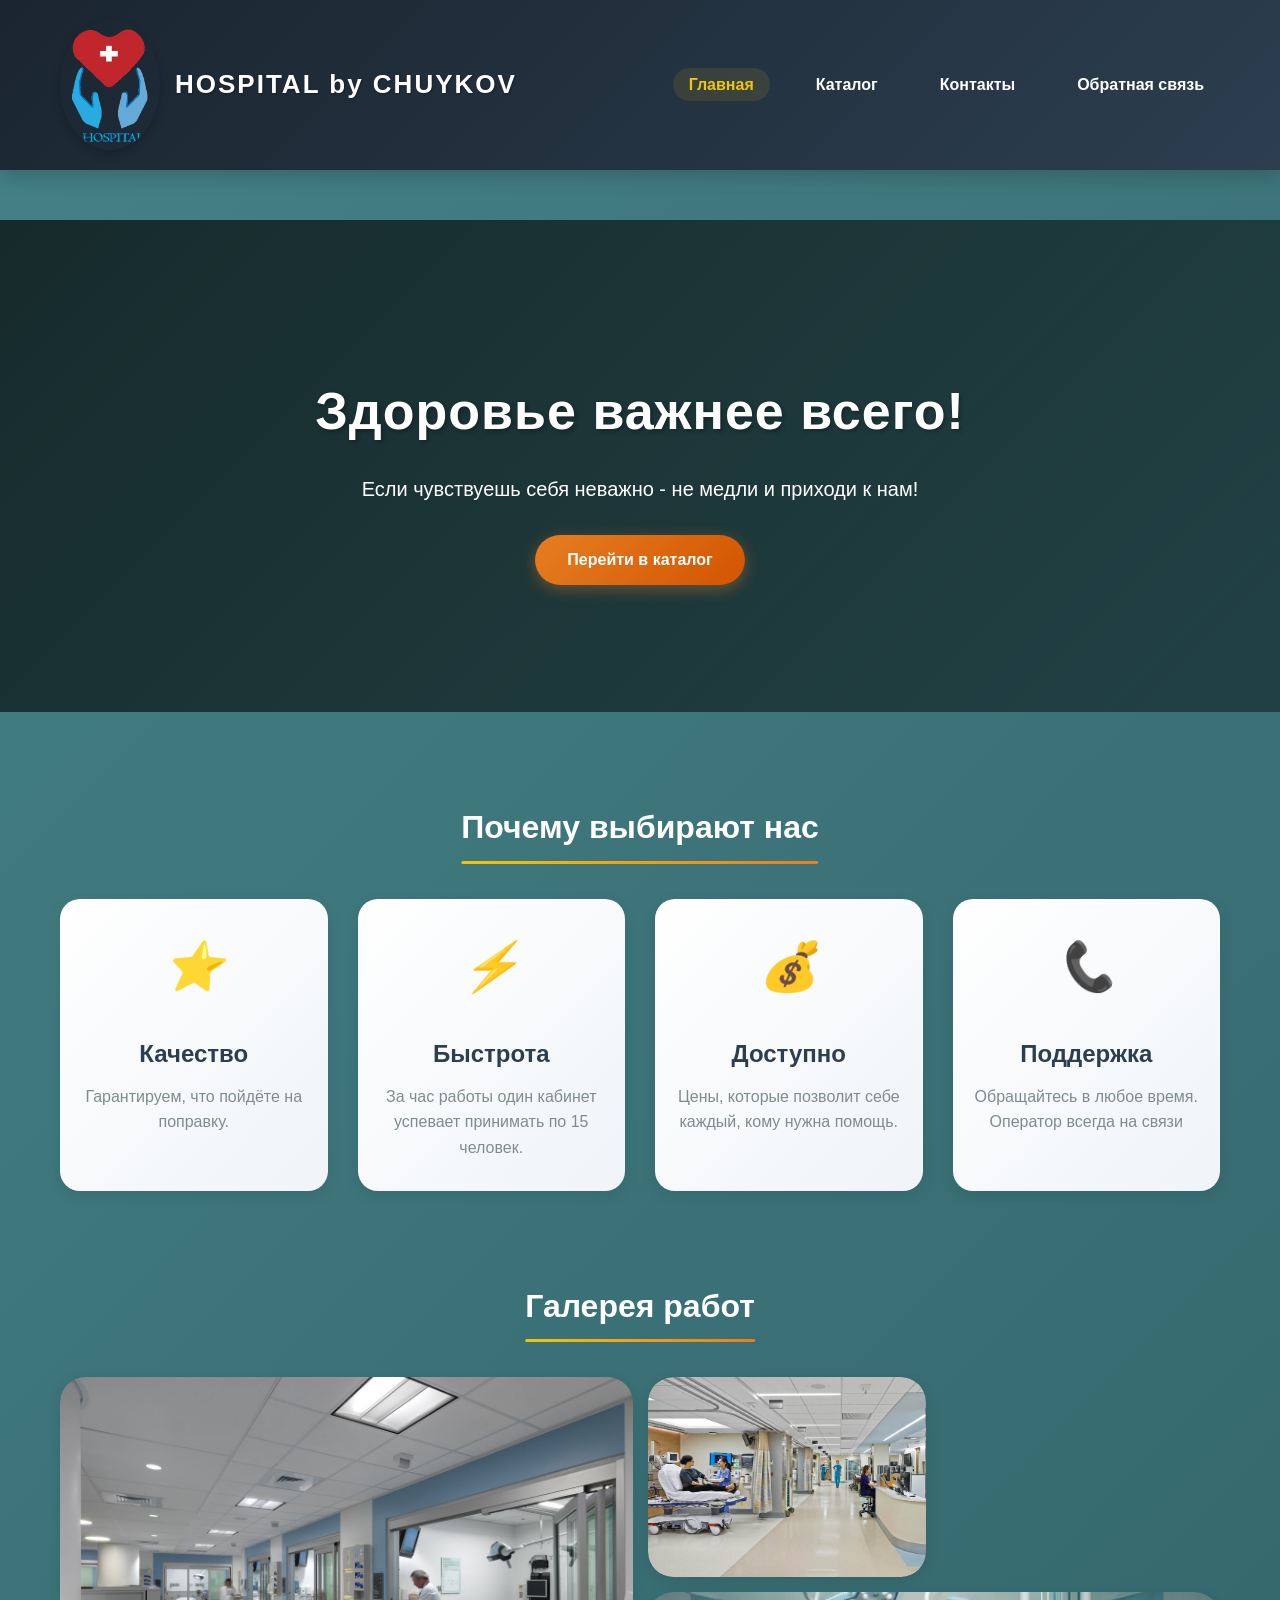
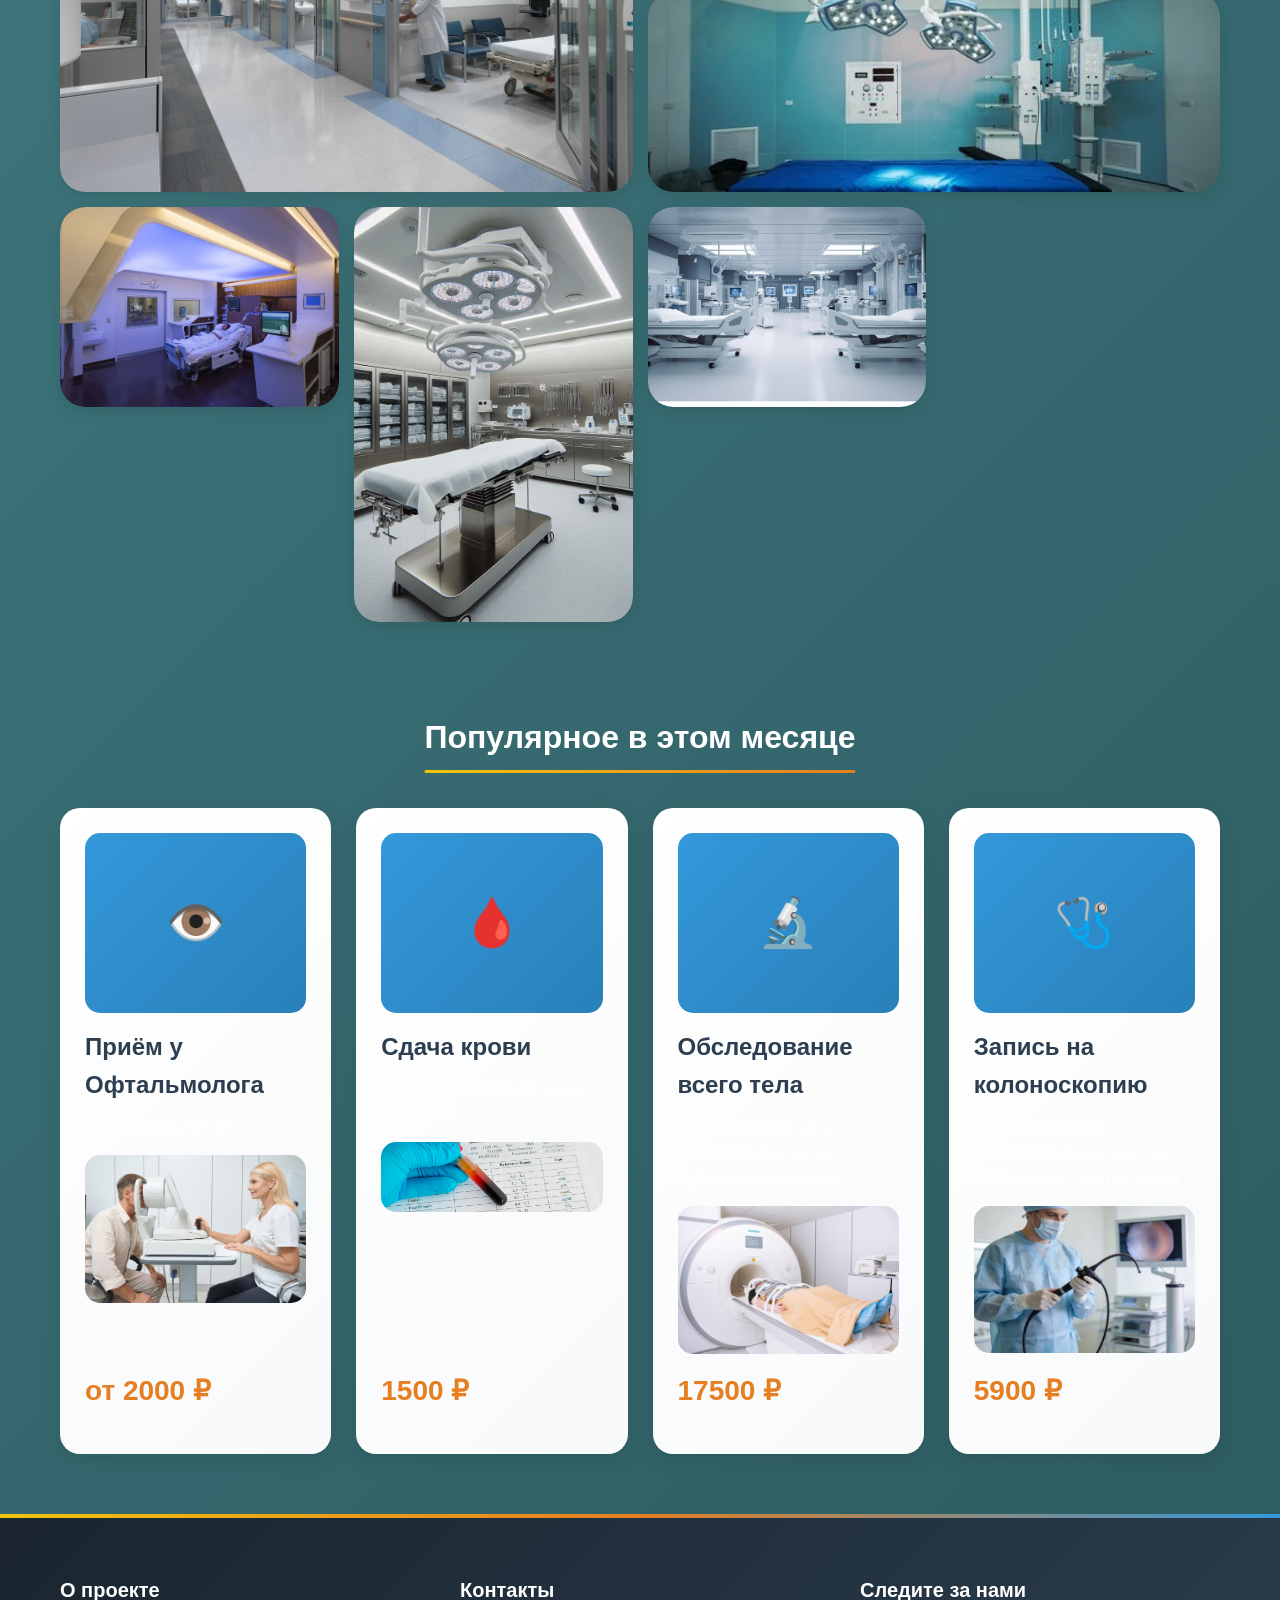
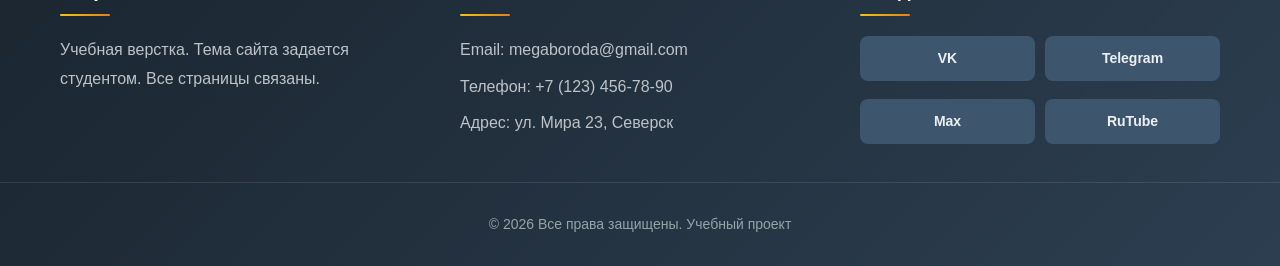
==== commit c168b260: "ПР-5-1" ====
--- a/index.html
+++ b/index.html
@@ -319,7 +319,7 @@
             margin-bottom: 0;
         }
 
-        /* ========== ГАЛЕРЕЯ НА GRID ========== */
+        /* ========== ГАЛЕРЕЯ НА GRID С ЗАКРУГЛЕНИЯМИ ========== */
         .gallery-grid {
             display: grid;
             grid-template-columns: repeat(4, 1fr);
@@ -329,17 +329,11 @@
         }
 
         .gallery-item {
-            background: linear-gradient(135deg, #3498db, #2980b9);
-            color: white;
-            display: flex;
-            align-items: center;
-            justify-content: center;
-            border-radius: 12px;
-            font-size: 20px;
-            font-weight: bold;
-            transition: all 0.3s ease;
+            border-radius: 25px;
+            overflow: hidden;
             box-shadow: 0 4px 15px rgba(0, 0, 0, 0.1);
-            text-shadow: 1px 1px 3px rgba(0,0,0,0.3);
+            transition: all 0.3s ease;
+            position: relative;
         }
 
         .gallery-item:hover {
@@ -347,32 +341,49 @@
             box-shadow: 0 8px 25px rgba(0, 0, 0, 0.2);
         }
 
+        .gallery-item img {
+            width: 100%;
+            height: 100%;
+            object-fit: cover;
+            object-position: center;
+            display: block;
+            border-radius: 25px;
+            transition: all 0.3s ease;
+        }
+
+        .gallery-item:hover img {
+            transform: scale(1.05);
+        }
+
+        /* ===== РАЗМЕРЫ ЭЛЕМЕНТОВ ===== */
         .gallery-item-1 {
             grid-column: span 2;
             grid-row: span 2;
-            background: linear-gradient(135deg, #e74c3c, #c0392b);
         }
 
         .gallery-item-2 {
-            background: linear-gradient(135deg, #1abc9c, #16a085);
+            grid-column: span 1;
+            grid-row: span 1;
         }
 
         .gallery-item-3 {
             grid-column: span 2;
-            background: linear-gradient(135deg, #2ecc71, #27ae60);
+            grid-row: span 1;
         }
 
         .gallery-item-4 {
-            background: linear-gradient(135deg, #9b59b6, #8e44ad);
+            grid-column: span 1;
+            grid-row: span 1;
         }
 
         .gallery-item-5 {
+            grid-column: span 1;
             grid-row: span 2;
-            background: linear-gradient(135deg, #f39c12, #e67e22);
         }
 
         .gallery-item-6 {
-            background: linear-gradient(135deg, #e67e22, #d35400);
+            grid-column: span 1;
+            grid-row: span 1;
         }
 
         /* ========== ПОПУЛЯРНОЕ НА GRID ========== */
@@ -626,33 +637,32 @@
             </div>
         </section>
 
-       <!-- ГАЛЕРЕЯ -->
-<!-- ГАЛЕРЕЯ -->
-<section class="gallery">
-    <div class="container">
-        <h2>Галерея работ</h2>
-        <div class="gallery-grid">
-            <div class="gallery-item gallery-item-1">
-                <img src="фото 5.jpg" alt="Фото 1 - Интерьер клиники" width="95%" height="95%">
+        <!-- ГАЛЕРЕЯ С ЗАКРУГЛЁННЫМИ УГЛАМИ -->
+        <section class="gallery">
+            <div class="container">
+                <h2>Галерея работ</h2>
+                <div class="gallery-grid">
+                    <div class="gallery-item gallery-item-1">
+                        <img src="фото 5.jpg" alt="Фото 1 - Интерьер клиники" width="95%" height="95%">
+                    </div>
+                    <div class="gallery-item gallery-item-2">
+                        <img src="фото 3.jpg" alt="Фото 2 - Врачи и пациенты" width="95%" height="95%">
+                    </div>
+                    <div class="gallery-item gallery-item-3">
+                        <img src="фото 1.jpg" alt="Фото 3 - Современное оборудование" width="95%" height="95%">
+                    </div>
+                    <div class="gallery-item gallery-item-4">
+                        <img src="фото 4.jpg" alt="Фото 4 - Процедурный кабинет" width="95%" height="95%">
+                    </div>
+                    <div class="gallery-item gallery-item-5">
+                        <img src="фото 6.jpg" alt="Фото 5 - Операционная" width="95%" height="95%">
+                    </div>
+                    <div class="gallery-item gallery-item-6">
+                        <img src="фото 2.jpg" alt="Фото 6 - Палата" width="95%" height="95%">
+                    </div>
+                </div>
             </div>
-            <div class="gallery-item gallery-item-2">
-                <img src="фото 3.jpg" alt="Фото 2 - Врачи и пациенты" width="90%" height="90%">
-            </div>
-            <div class="gallery-item gallery-item-3">
-                <img src="фото 1.jpg" alt="Фото 3 - Современное оборудование" width="95%" height="95%">
-            </div>
-            <div class="gallery-item gallery-item-4">
-                <img src="фото 4.jpg" alt="Фото 4 - Процедурный кабинет" width="95%" height="95%">
-            </div>
-            <div class="gallery-item gallery-item-5">
-                <img src="фото 6.jpg" alt="Фото 5 - Операционная" width="95%" height="95%">
-            </div>
-            <div class="gallery-item gallery-item-6">
-                <img src="фото 2.jpg" alt="Фото 6 - Палата" width="95%" height="95%">
-            </div>
-        </div>
-    </div>
-</section>
+        </section>
 
         <!-- Популярное в этом месяце -->
         <section>
@@ -719,4 +729,4 @@
         </div>
     </footer>
 </body>
-</html>
+</html>
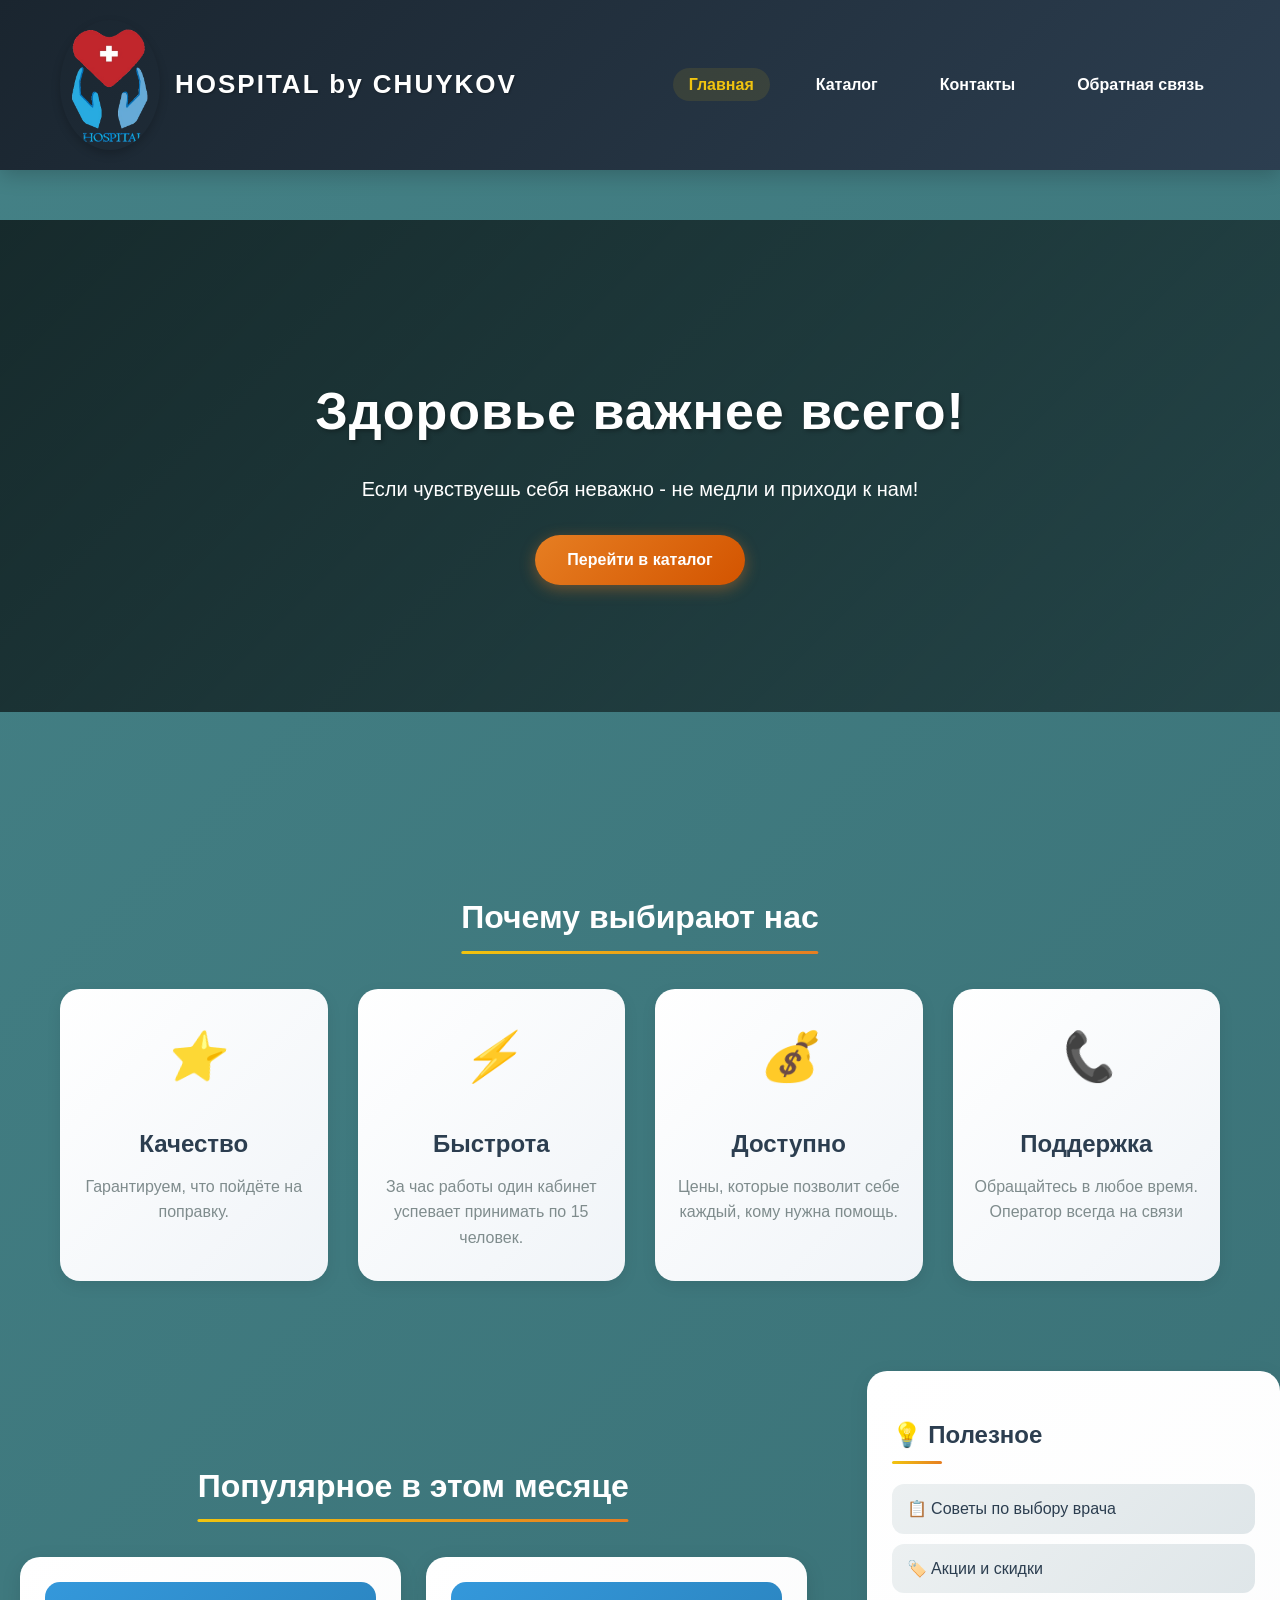
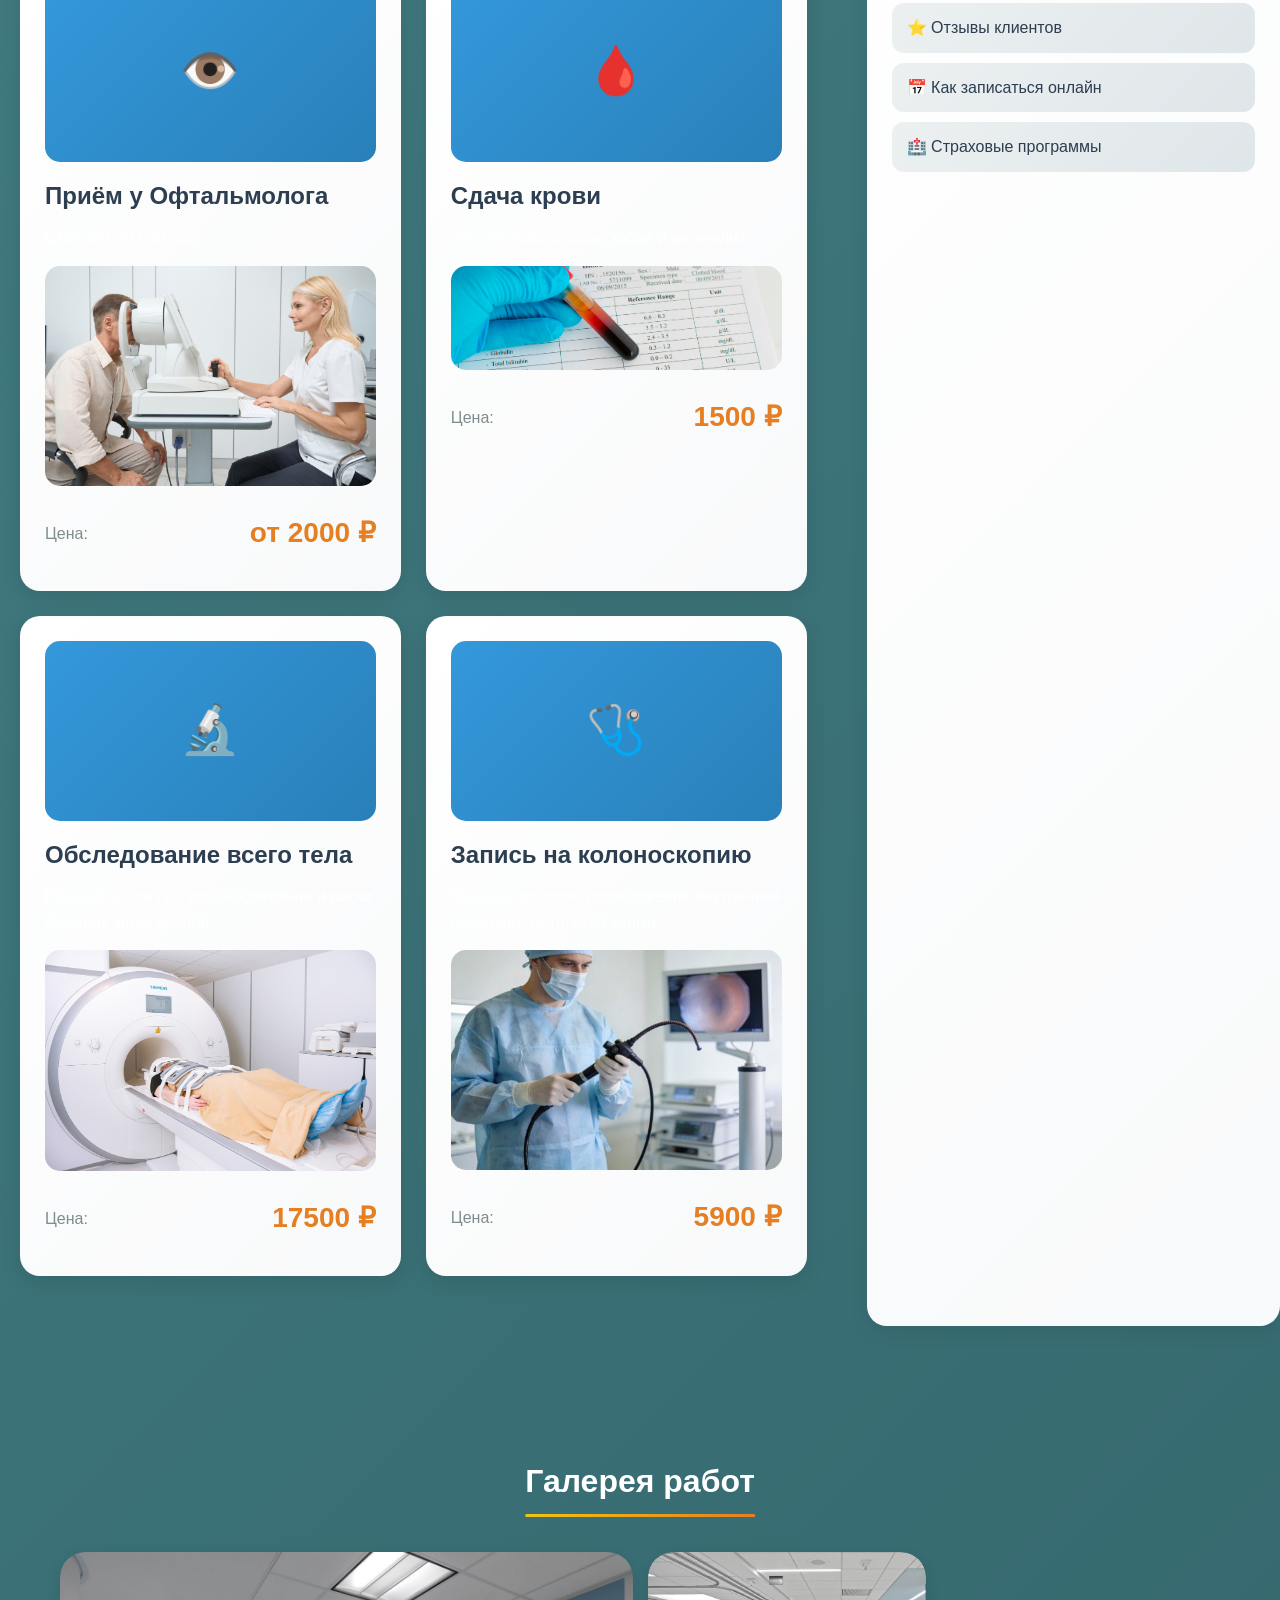
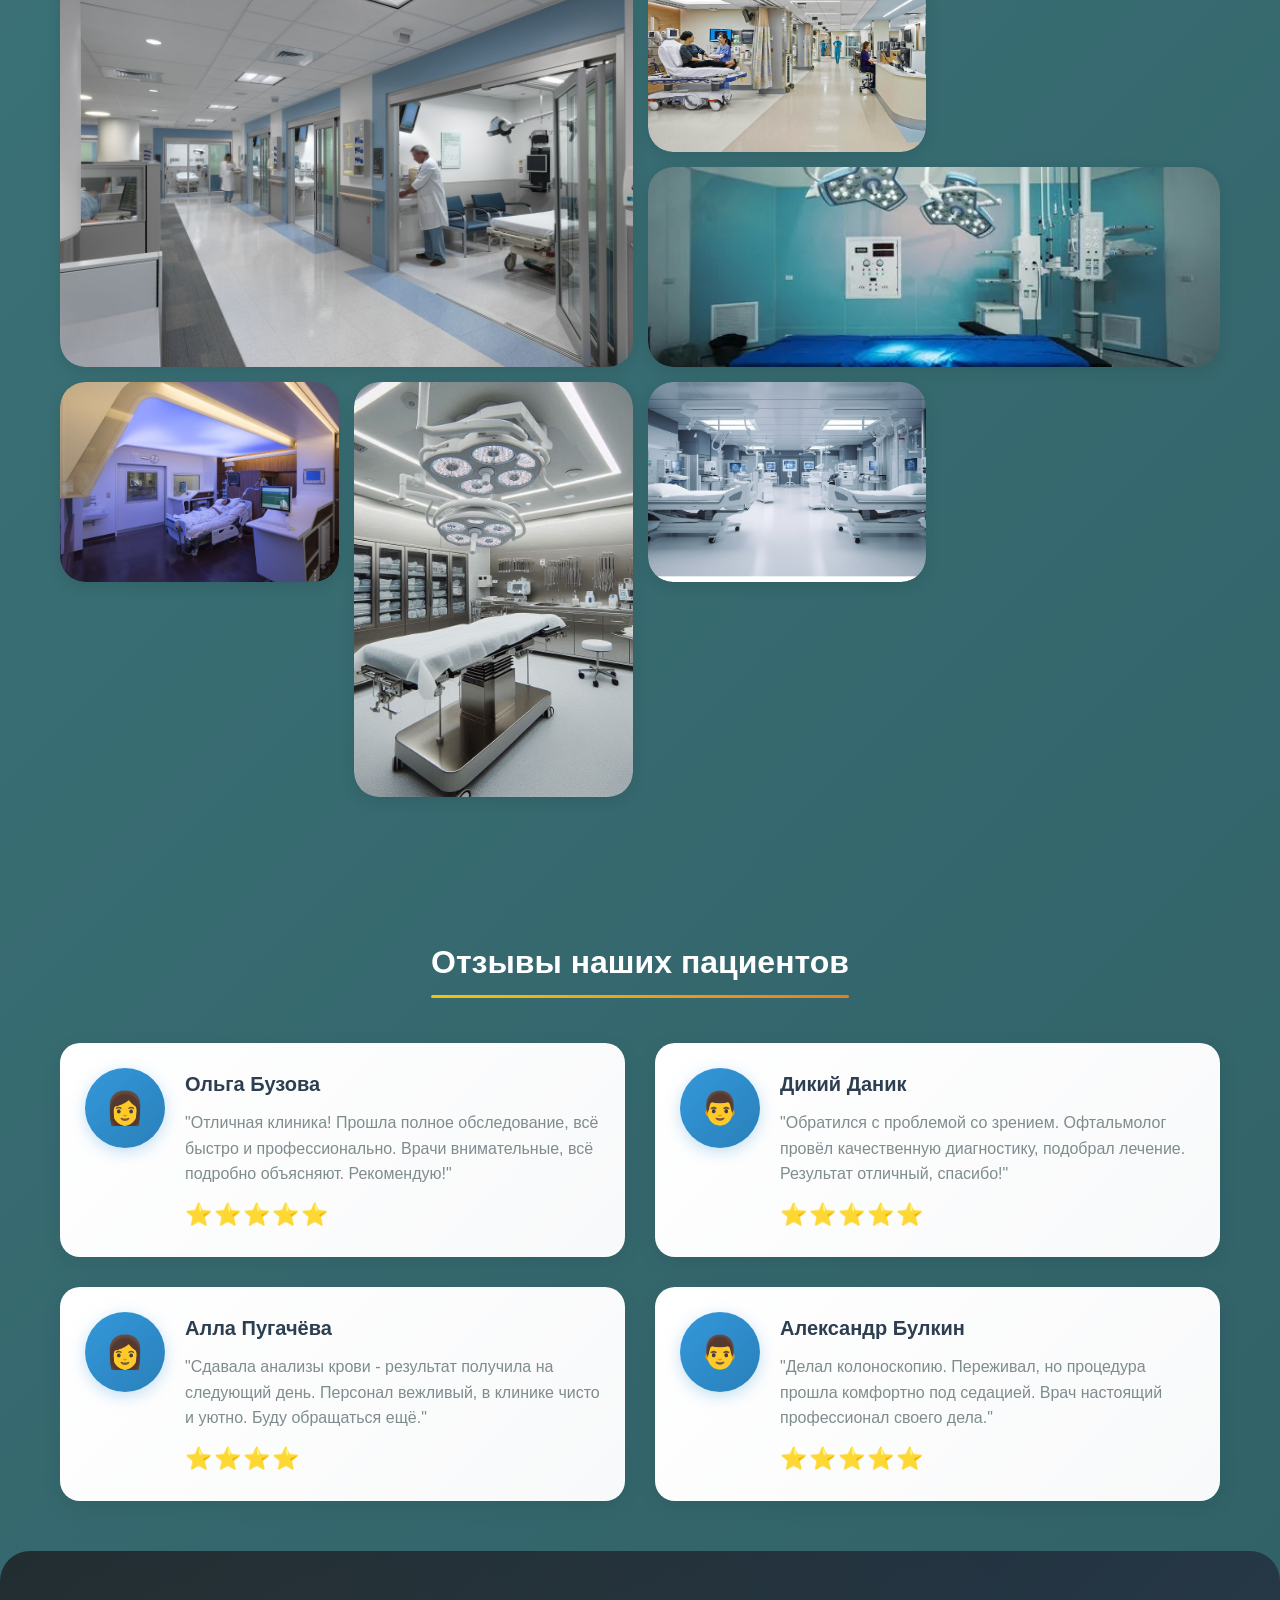
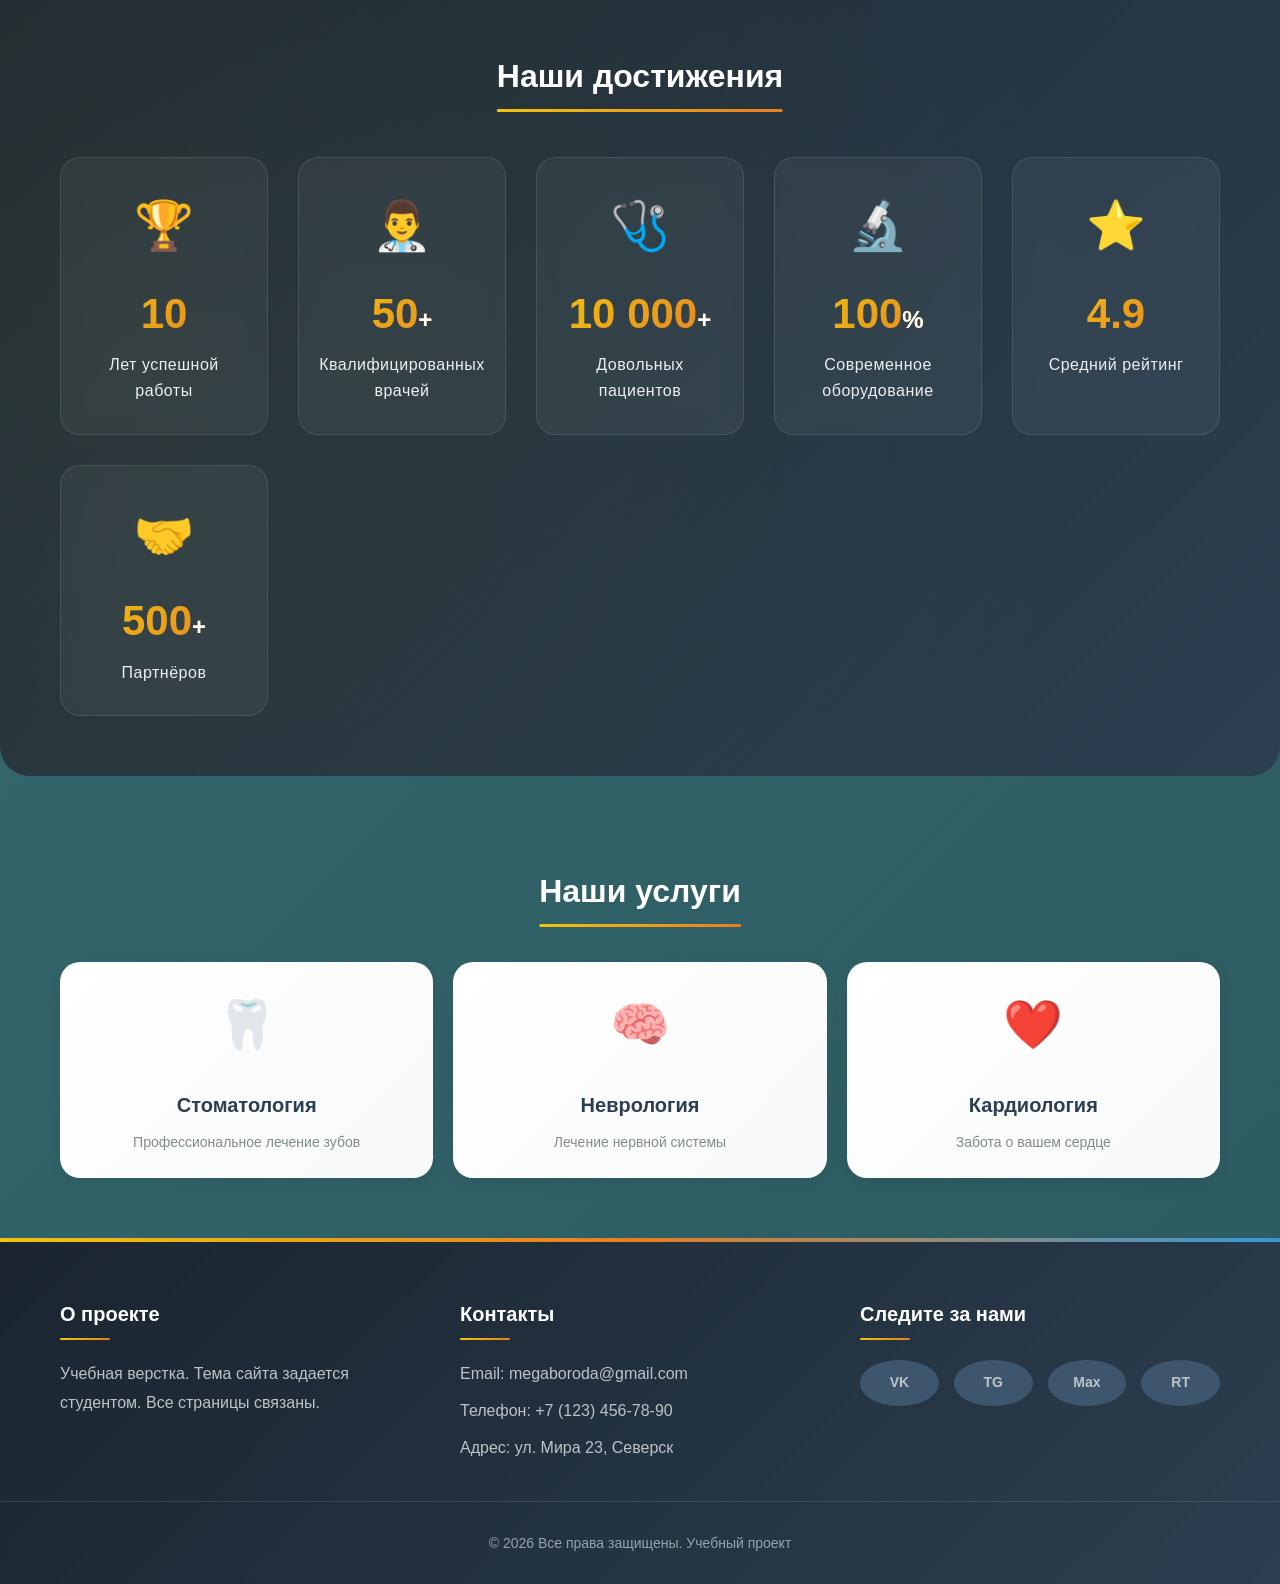
==== commit 8215396a: "ПР-6" ====
--- a/index.html
+++ b/index.html
@@ -577,6 +577,422 @@
             width: 100%;
             border-radius: 15px;
             margin: 15px 0;
+        }
+
+        /* ============================================================ */
+        /* ========== НОВЫЕ СТИЛИ ДЛЯ ЗАДАНИЯ ========== */
+        /* ============================================================ */
+
+        /* 1. Основной макет главной страницы через grid-areas */
+        .page-layout {
+            display: grid;
+            grid-template-areas:
+                "hero hero"
+                "features features"
+                "popular sidebar"
+                "gallery gallery";
+            grid-template-columns: 2fr 1fr;
+            gap: 40px;
+        }
+
+        .hero-section { grid-area: hero; }
+        .features-section { grid-area: features; }
+        .popular-section { grid-area: popular; }
+        .sidebar-section { grid-area: sidebar; }
+        .gallery-section { grid-area: gallery; }
+
+        /* Стили для сайдбара */
+        .sidebar-section {
+            background: linear-gradient(135deg, #ffffff 0%, #f8f9fa 100%);
+            padding: 30px 25px;
+            border-radius: 20px;
+            box-shadow: 0 5px 20px rgba(0, 0, 0, 0.08);
+        }
+
+        .sidebar-section h3 {
+            color: #2c3e50;
+            font-size: 24px;
+            margin-bottom: 20px;
+            position: relative;
+            padding-bottom: 10px;
+        }
+
+        .sidebar-section h3::after {
+            content: '';
+            position: absolute;
+            bottom: 0;
+            left: 0;
+            width: 50px;
+            height: 3px;
+            background: linear-gradient(90deg, #f1c40f, #e67e22);
+            border-radius: 2px;
+        }
+
+        .sidebar-section ul {
+            list-style: none;
+            padding: 0;
+        }
+
+        .sidebar-section ul li {
+            padding: 12px 15px;
+            margin-bottom: 10px;
+            background: linear-gradient(135deg, #ecf0f1, #dfe6e9);
+            border-radius: 12px;
+            color: #2c3e50;
+            font-weight: 500;
+            transition: all 0.3s ease;
+            cursor: pointer;
+        }
+
+        .sidebar-section ul li:hover {
+            transform: translateX(5px);
+            background: linear-gradient(135deg, #f1c40f, #e67e22);
+            color: white;
+            box-shadow: 0 4px 15px rgba(241, 196, 15, 0.3);
+        }
+
+        /* 2. Адаптация макета под мобильные устройства */
+        @media (max-width: 768px) {
+            .page-layout {
+                grid-template-areas:
+                    "hero"
+                    "features"
+                    "popular"
+                    "sidebar"
+                    "gallery";
+                grid-template-columns: 1fr;
+                gap: 30px;
+            }
+        }
+
+        /* 3. Вложенная сетка внутри карточки */
+        .product-details {
+            display: grid;
+            grid-template-columns: 1fr auto;
+            align-items: center;
+            margin: 10px 0;
+            gap: 10px;
+        }
+
+        .product-details .label {
+            color: #7f8c8d;
+            font-weight: 500;
+        }
+
+        .product-details .price {
+            margin: 0;
+            text-align: right;
+        }
+
+        /* 4. Сетка для иконок соцсетей с равномерным распределением */
+        .social-links {
+            display: grid;
+            grid-template-columns: repeat(4, 1fr);
+            gap: 15px;
+            margin-top: 15px;
+        }
+
+        .social-icon {
+            background-color: #3d566e;
+            padding: 10px;
+            text-align: center;
+            border-radius: 50%;
+            transition: all 0.3s ease;
+            color: #ecf0f1;
+            text-decoration: none;
+            font-weight: 600;
+            font-size: 14px;
+        }
+
+        .social-icon:hover {
+            background: linear-gradient(135deg, #f1c40f, #e67e22);
+            color: #2c3e50;
+            transform: translateY(-3px) scale(1.05);
+            box-shadow: 0 4px 15px rgba(241, 196, 15, 0.3);
+        }
+
+        /* 5. Галерея-сетка с разными пропорциями (макет Pinterest) - УЛУЧШЕННАЯ ВЕРСИЯ */
+        .achievements {
+            background: linear-gradient(135deg, rgba(26, 37, 47, 0.95) 0%, rgba(44, 62, 80, 0.95) 100%);
+            padding: 60px 0;
+            margin: 50px 0;
+            border-radius: 30px;
+            position: relative;
+            overflow: hidden;
+        }
+
+        .achievements::before {
+            content: '';
+            position: absolute;
+            top: -50%;
+            left: -50%;
+            width: 200%;
+            height: 200%;
+            background: radial-gradient(circle at 30% 50%, rgba(241, 196, 15, 0.05) 0%, transparent 50%);
+            animation: rotateGlow 20s linear infinite;
+        }
+
+        @keyframes rotateGlow {
+            0% { transform: rotate(0deg); }
+            100% { transform: rotate(360deg); }
+        }
+
+        .achievements h2 {
+            position: relative;
+            z-index: 1;
+        }
+
+        .achievements-grid {
+            display: grid;
+            grid-template-columns: repeat(auto-fit, minmax(200px, 1fr));
+            gap: 30px;
+            margin-top: 30px;
+            position: relative;
+            z-index: 1;
+        }
+
+        .achievement-item {
+            background: rgba(255, 255, 255, 0.05);
+            backdrop-filter: blur(10px);
+            border: 1px solid rgba(255, 255, 255, 0.1);
+            border-radius: 20px;
+            padding: 30px 20px;
+            text-align: center;
+            transition: all 0.4s cubic-bezier(0.175, 0.885, 0.32, 1.275);
+            cursor: default;
+            position: relative;
+            overflow: hidden;
+        }
+
+        .achievement-item::before {
+            content: '';
+            position: absolute;
+            top: 0;
+            left: 0;
+            right: 0;
+            bottom: 0;
+            background: linear-gradient(135deg, rgba(241, 196, 15, 0.1), rgba(230, 126, 34, 0.05));
+            opacity: 0;
+            transition: opacity 0.4s ease;
+        }
+
+        .achievement-item:hover::before {
+            opacity: 1;
+        }
+
+        .achievement-item:hover {
+            transform: translateY(-10px) scale(1.02);
+            border-color: rgba(241, 196, 15, 0.3);
+            box-shadow: 0 20px 60px rgba(0, 0, 0, 0.3);
+        }
+
+        .achievement-item .icon {
+            font-size: 48px;
+            margin-bottom: 15px;
+            display: inline-block;
+            animation: float 3s ease-in-out infinite;
+        }
+
+        .achievement-item:nth-child(2) .icon { animation-delay: 0.5s; }
+        .achievement-item:nth-child(3) .icon { animation-delay: 1s; }
+        .achievement-item:nth-child(4) .icon { animation-delay: 1.5s; }
+        .achievement-item:nth-child(5) .icon { animation-delay: 2s; }
+        .achievement-item:nth-child(6) .icon { animation-delay: 2.5s; }
+
+        @keyframes float {
+            0%, 100% { transform: translateY(0); }
+            50% { transform: translateY(-10px); }
+        }
+
+        .achievement-item .number {
+            display: block;
+            font-size: 42px;
+            font-weight: 800;
+            background: linear-gradient(135deg, #f1c40f, #e67e22);
+            -webkit-background-clip: text;
+            -webkit-text-fill-color: transparent;
+            background-clip: text;
+            margin-bottom: 5px;
+            font-family: 'Segoe UI', Tahoma, Geneva, Verdana, sans-serif;
+        }
+
+        .achievement-item .label {
+            display: block;
+            color: #ecf0f1;
+            font-size: 16px;
+            font-weight: 500;
+            letter-spacing: 0.5px;
+        }
+
+        .achievement-item .suffix {
+            font-size: 24px;
+            -webkit-text-fill-color: initial;
+        }
+
+        /* 6. Комбинирование Grid и Flexbox на одном уровне */
+        .gallery-card {
+            display: flex;
+            flex-direction: column;
+            align-items: center;
+            text-align: center;
+            background: linear-gradient(135deg, #ffffff 0%, #f8f9fa 100%);
+            padding: 25px;
+            border-radius: 20px;
+            box-shadow: 0 5px 15px rgba(0, 0, 0, 0.08);
+            transition: all 0.3s ease;
+        }
+
+        .gallery-card:hover {
+            transform: translateY(-5px);
+            box-shadow: 0 10px 30px rgba(0, 0, 0, 0.12);
+        }
+
+        .gallery-card .card-icon {
+            font-size: 48px;
+            margin-bottom: 15px;
+        }
+
+        .gallery-card h4 {
+            color: #2c3e50;
+            font-size: 20px;
+            margin-bottom: 10px;
+        }
+
+        .gallery-card p {
+            color: #7f8c8d;
+            font-size: 14px;
+        }
+
+        .gallery-grid-combo {
+            display: grid;
+            grid-template-columns: repeat(3, 1fr);
+            gap: 20px;
+            margin-top: 20px;
+        }
+
+        /* 7. Оптимизация сетки каталога с помощью auto-fit */
+        .cards-grid {
+            display: grid;
+            grid-template-columns: repeat(auto-fit, minmax(280px, 1fr));
+            gap: 30px;
+        }
+
+        /* 8. Блок отзывов с grid-template-areas */
+        .reviews-grid {
+            display: grid;
+            grid-template-columns: 1fr 1fr;
+            gap: 30px;
+            margin-top: 30px;
+        }
+
+        .review-item {
+            display: grid;
+            grid-template-areas:
+                "photo name"
+                "photo review"
+                "photo rating";
+            grid-template-columns: 80px 1fr;
+            gap: 10px 20px;
+            background: linear-gradient(135deg, #ffffff 0%, #f8f9fa 100%);
+            padding: 25px;
+            border-radius: 20px;
+            box-shadow: 0 5px 20px rgba(0, 0, 0, 0.08);
+            transition: all 0.3s ease;
+        }
+
+        .review-item:hover {
+            transform: translateY(-5px);
+            box-shadow: 0 10px 35px rgba(0, 0, 0, 0.12);
+        }
+
+        .review-photo {
+            grid-area: photo;
+            width: 80px;
+            height: 80px;
+            border-radius: 50%;
+            background: linear-gradient(135deg, #3498db, #2980b9);
+            display: flex;
+            align-items: center;
+            justify-content: center;
+            font-size: 32px;
+            color: white;
+            box-shadow: 0 4px 15px rgba(52, 152, 219, 0.3);
+        }
+
+        .review-name {
+            grid-area: name;
+            font-size: 20px;
+            color: #2c3e50;
+            font-weight: bold;
+            margin: 0;
+            display: flex;
+            align-items: center;
+        }
+
+        .review-text {
+            grid-area: review;
+            color: #7f8c8d;
+            font-size: 16px;
+            margin: 0;
+            line-height: 1.6;
+        }
+
+        .review-rating {
+            grid-area: rating;
+            font-size: 22px;
+            color: #f1c40f;
+            letter-spacing: 2px;
+        }
+
+        /* Адаптация для телефонов */
+        @media (max-width: 480px) {
+            .review-item {
+                grid-template-areas:
+                    "photo name"
+                    "review review"
+                    "rating rating";
+                grid-template-columns: 60px 1fr;
+                gap: 10px;
+            }
+
+            .review-photo {
+                width: 60px;
+                height: 60px;
+                font-size: 24px;
+            }
+
+            .review-name {
+                font-size: 18px;
+            }
+
+            .review-text {
+                font-size: 14px;
+            }
+
+            .review-rating {
+                font-size: 18px;
+            }
+
+            .gallery-grid-combo {
+                grid-template-columns: 1fr;
+            }
+
+            .achievement-item .number {
+                font-size: 32px;
+            }
+
+            .achievement-item .icon {
+                font-size: 36px;
+            }
+
+            .achievements {
+                padding: 40px 15px;
+                border-radius: 20px;
+            }
+
+            .social-links {
+                grid-template-columns: repeat(2, 1fr);
+            }
         }
     </style>
 </head>
@@ -598,9 +1014,10 @@
         </div>
     </header>
 
-    <main>
+    <!-- ОБЕРНУЛИ ВЕСЬ КОНТЕНТ В page-layout -->
+    <main class="page-layout">
         <!-- Hero секция -->
-        <section class="hero">
+        <section class="hero-section hero">
             <div class="container">
                 <h1>Здоровье важнее всего!</h1>
                 <p>Если чувствуешь себя неважно - не медли и приходи к нам!</p>
@@ -609,7 +1026,7 @@
         </section>
 
         <!-- Почему выбирают нас -->
-        <section>
+        <section class="features-section">
             <div class="container">
                 <h2>Почему выбирают нас</h2>
                 <div class="features-grid">
@@ -637,35 +1054,8 @@
             </div>
         </section>
 
-        <!-- ГАЛЕРЕЯ С ЗАКРУГЛЁННЫМИ УГЛАМИ -->
-        <section class="gallery">
-            <div class="container">
-                <h2>Галерея работ</h2>
-                <div class="gallery-grid">
-                    <div class="gallery-item gallery-item-1">
-                        <img src="фото 5.jpg" alt="Фото 1 - Интерьер клиники" width="95%" height="95%">
-                    </div>
-                    <div class="gallery-item gallery-item-2">
-                        <img src="фото 3.jpg" alt="Фото 2 - Врачи и пациенты" width="95%" height="95%">
-                    </div>
-                    <div class="gallery-item gallery-item-3">
-                        <img src="фото 1.jpg" alt="Фото 3 - Современное оборудование" width="95%" height="95%">
-                    </div>
-                    <div class="gallery-item gallery-item-4">
-                        <img src="фото 4.jpg" alt="Фото 4 - Процедурный кабинет" width="95%" height="95%">
-                    </div>
-                    <div class="gallery-item gallery-item-5">
-                        <img src="фото 6.jpg" alt="Фото 5 - Операционная" width="95%" height="95%">
-                    </div>
-                    <div class="gallery-item gallery-item-6">
-                        <img src="фото 2.jpg" alt="Фото 6 - Палата" width="95%" height="95%">
-                    </div>
-                </div>
-            </div>
-        </section>
-
         <!-- Популярное в этом месяце -->
-        <section>
+        <section class="popular-section">
             <div class="container">
                 <h2>Популярное в этом месяце</h2>
                 <div class="popular-grid">
@@ -674,33 +1064,180 @@
                         <h3>Приём у Офтальмолога</h3>
                         <p>Стаж работы 30 лет.</p>
                         <img src="офтальмолог2.jpg" alt="Приём у Офтальмолога">
-                        <div class="price">от 2000 ₽</div>
+                        <div class="product-details">
+                            <span class="label">Цена:</span>
+                            <span class="price">от 2000 ₽</span>
+                        </div>
                     </div>
                     <div class="product-card">
                         <div class="card-img">🩸</div>
                         <h3>Сдача крови</h3>
                         <p>Тест на заболевания крови и её анализ.</p>
                         <img src="кровка.jpg" alt="Сдача крови">
-                        <div class="price">1500 ₽</div>
+                        <div class="product-details">
+                            <span class="label">Цена:</span>
+                            <span class="price">1500 ₽</span>
+                        </div>
                     </div>
                     <div class="product-card">
                         <div class="card-img">🔬</div>
                         <h3>Обследование всего тела</h3>
                         <p>Полный анализ на все заболевания и риски будущих заболеваний</p>
                         <img src="всё тело.jpg" alt="Обследование всего тела">
-                        <div class="price">17500 ₽</div>
+                        <div class="product-details">
+                            <span class="label">Цена:</span>
+                            <span class="price">17500 ₽</span>
+                        </div>
                     </div>
                     <div class="product-card">
                         <div class="card-img">🩺</div>
                         <h3>Запись на колоноскопию</h3>
                         <p>Эндоскопическое исследование внутренней поверхности толстой кишки.</p>
                         <img src="клоноскопия.jpg" alt="Запись на колоноскопию">
-                        <div class="price">5900 ₽</div>
+                        <div class="product-details">
+                            <span class="label">Цена:</span>
+                            <span class="price">5900 ₽</span>
+                        </div>
+                    </div>
+                </div>
+            </div>
+        </section>
+
+        <!-- САЙДБАР (НОВЫЙ БЛОК) -->
+        <aside class="sidebar-section">
+            <h3>💡 Полезное</h3>
+            <ul>
+                <li>📋 Советы по выбору врача</li>
+                <li>🏷️ Акции и скидки</li>
+                <li>⭐ Отзывы клиентов</li>
+                <li>📅 Как записаться онлайн</li>
+                <li>🏥 Страховые программы</li>
+            </ul>
+        </aside>
+
+        <!-- Галерея -->
+        <section class="gallery-section gallery">
+            <div class="container">
+                <h2>Галерея работ</h2>
+                <div class="gallery-grid">
+                    <div class="gallery-item gallery-item-1">
+                        <img src="фото 5.jpg" alt="Фото 1 - Интерьер клиники" width="95%" height="95%">
+                    </div>
+                    <div class="gallery-item gallery-item-2">
+                        <img src="фото 3.jpg" alt="Фото 2 - Врачи и пациенты" width="95%" height="95%">
+                    </div>
+                    <div class="gallery-item gallery-item-3">
+                        <img src="фото 1.jpg" alt="Фото 3 - Современное оборудование" width="95%" height="95%">
+                    </div>
+                    <div class="gallery-item gallery-item-4">
+                        <img src="фото 4.jpg" alt="Фото 4 - Процедурный кабинет" width="95%" height="95%">
+                    </div>
+                    <div class="gallery-item gallery-item-5">
+                        <img src="фото 6.jpg" alt="Фото 5 - Операционная" width="95%" height="95%">
+                    </div>
+                    <div class="gallery-item gallery-item-6">
+                        <img src="фото 2.jpg" alt="Фото 6 - Палата" width="95%" height="95%">
                     </div>
                 </div>
             </div>
         </section>
     </main>
+
+    <!-- БЛОК ОТЗЫВОВ (НОВЫЙ) -->
+    <section class="reviews">
+        <div class="container">
+            <h2>Отзывы наших пациентов</h2>
+            <div class="reviews-grid">
+                <div class="review-item">
+                    <div class="review-photo">👩</div>
+                    <div class="review-name">Ольга Бузова</div>
+                    <div class="review-text">"Отличная клиника! Прошла полное обследование, всё быстро и профессионально. Врачи внимательные, всё подробно объясняют. Рекомендую!"</div>
+                    <div class="review-rating">⭐⭐⭐⭐⭐</div>
+                </div>
+                <div class="review-item">
+                    <div class="review-photo">👨</div>
+                    <div class="review-name">Дикий Даник</div>
+                    <div class="review-text">"Обратился с проблемой со зрением. Офтальмолог провёл качественную диагностику, подобрал лечение. Результат отличный, спасибо!"</div>
+                    <div class="review-rating">⭐⭐⭐⭐⭐</div>
+                </div>
+                <div class="review-item">
+                    <div class="review-photo">👩</div>
+                    <div class="review-name">Алла Пугачёва</div>
+                    <div class="review-text">"Сдавала анализы крови - результат получила на следующий день. Персонал вежливый, в клинике чисто и уютно. Буду обращаться ещё."</div>
+                    <div class="review-rating">⭐⭐⭐⭐</div>
+                </div>
+                <div class="review-item">
+                    <div class="review-photo">👨</div>
+                    <div class="review-name">Александр Булкин</div>
+                    <div class="review-text">"Делал колоноскопию. Переживал, но процедура прошла комфортно под седацией. Врач настоящий профессионал своего дела."</div>
+                    <div class="review-rating">⭐⭐⭐⭐⭐</div>
+                </div>
+            </div>
+        </div>
+    </section>
+
+    <!-- НАШИ ДОСТИЖЕНИЯ (УЛУЧШЕННАЯ ВЕРСИЯ) -->
+    <section class="achievements">
+        <div class="container">
+            <h2>Наши достижения</h2>
+            <div class="achievements-grid">
+                <div class="achievement-item">
+                    <span class="icon">🏆</span>
+                    <span class="number">10</span>
+                    <span class="label">Лет успешной работы</span>
+                </div>
+                <div class="achievement-item">
+                    <span class="icon">👨‍⚕️</span>
+                    <span class="number">50<span class="suffix">+</span></span>
+                    <span class="label">Квалифицированных врачей</span>
+                </div>
+                <div class="achievement-item">
+                    <span class="icon">🩺</span>
+                    <span class="number">10 000<span class="suffix">+</span></span>
+                    <span class="label">Довольных пациентов</span>
+                </div>
+                <div class="achievement-item">
+                    <span class="icon">🔬</span>
+                    <span class="number">100<span class="suffix">%</span></span>
+                    <span class="label">Современное оборудование</span>
+                </div>
+                <div class="achievement-item">
+                    <span class="icon">⭐</span>
+                    <span class="number">4.9</span>
+                    <span class="label">Средний рейтинг</span>
+                </div>
+                <div class="achievement-item">
+                    <span class="icon">🤝</span>
+                    <span class="number">500<span class="suffix">+</span></span>
+                    <span class="label">Партнёров</span>
+                </div>
+            </div>
+        </div>
+    </section>
+
+    <!-- КОМБИНИРОВАННАЯ ГАЛЕРЕЯ (Grid + Flexbox) (НОВАЯ) -->
+    <section class="combo-gallery">
+        <div class="container">
+            <h2>Наши услуги</h2>
+            <div class="gallery-grid-combo">
+                <div class="gallery-card">
+                    <div class="card-icon">🦷</div>
+                    <h4>Стоматология</h4>
+                    <p>Профессиональное лечение зубов</p>
+                </div>
+                <div class="gallery-card">
+                    <div class="card-icon">🧠</div>
+                    <h4>Неврология</h4>
+                    <p>Лечение нервной системы</p>
+                </div>
+                <div class="gallery-card">
+                    <div class="card-icon">❤️</div>
+                    <h4>Кардиология</h4>
+                    <p>Забота о вашем сердце</p>
+                </div>
+            </div>
+        </div>
+    </section>
 
     <footer>
         <div class="container">
@@ -716,11 +1253,11 @@
             </div>
             <div class="footer-col">
                 <h4>Следите за нами</h4>
-                <div class="social-grid">
-                    <a href="#"> VK</a>
-                    <a href="#"> Telegram</a>
-                    <a href="#"> Max</a>
-                    <a href="#"> RuTube</a>
+                <div class="social-links">
+                    <a href="https://vk.com/bebra_snich228" class="social-icon">VK</a>
+                    <a href="t.me/Leshka_Mazafaker" class="social-icon">TG</a>
+                    <a href="#" class="social-icon">Max</a>
+                    <a href="#" class="social-icon">RT</a>
                 </div>
             </div>
         </div>
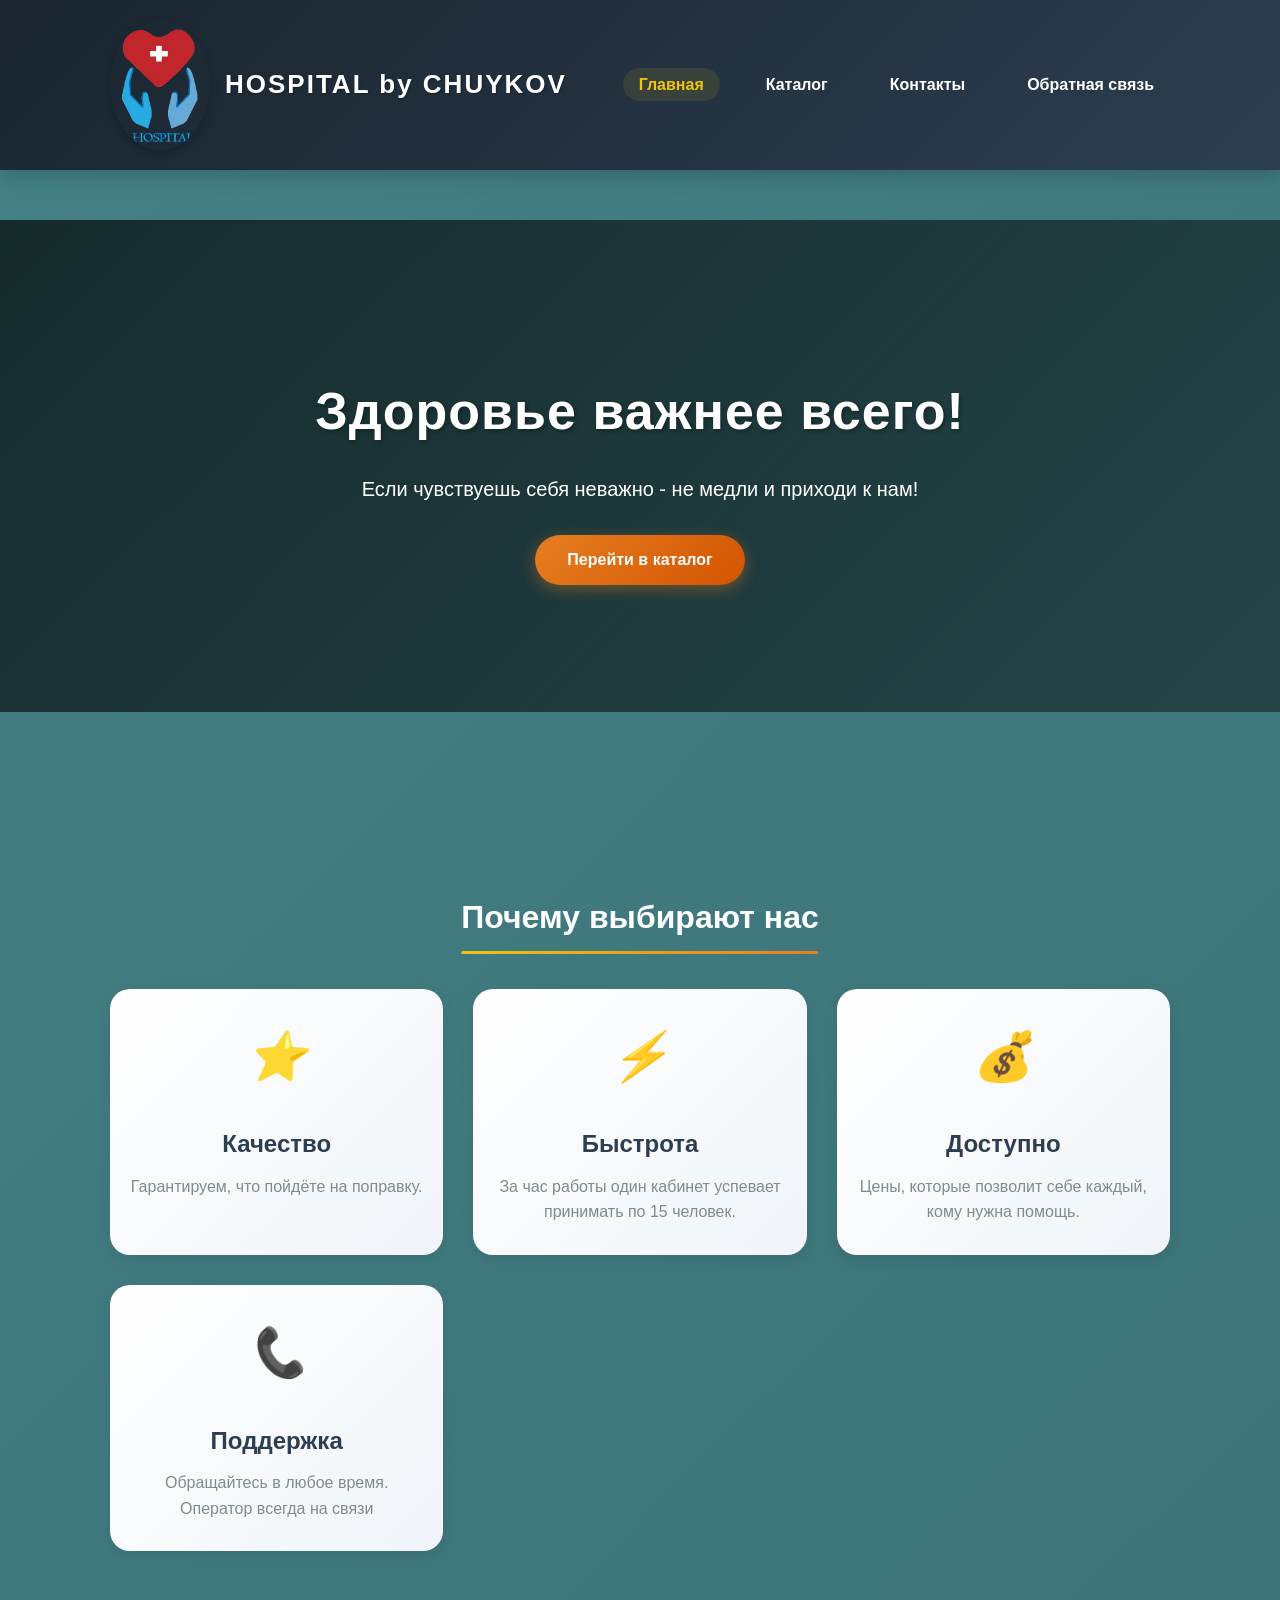
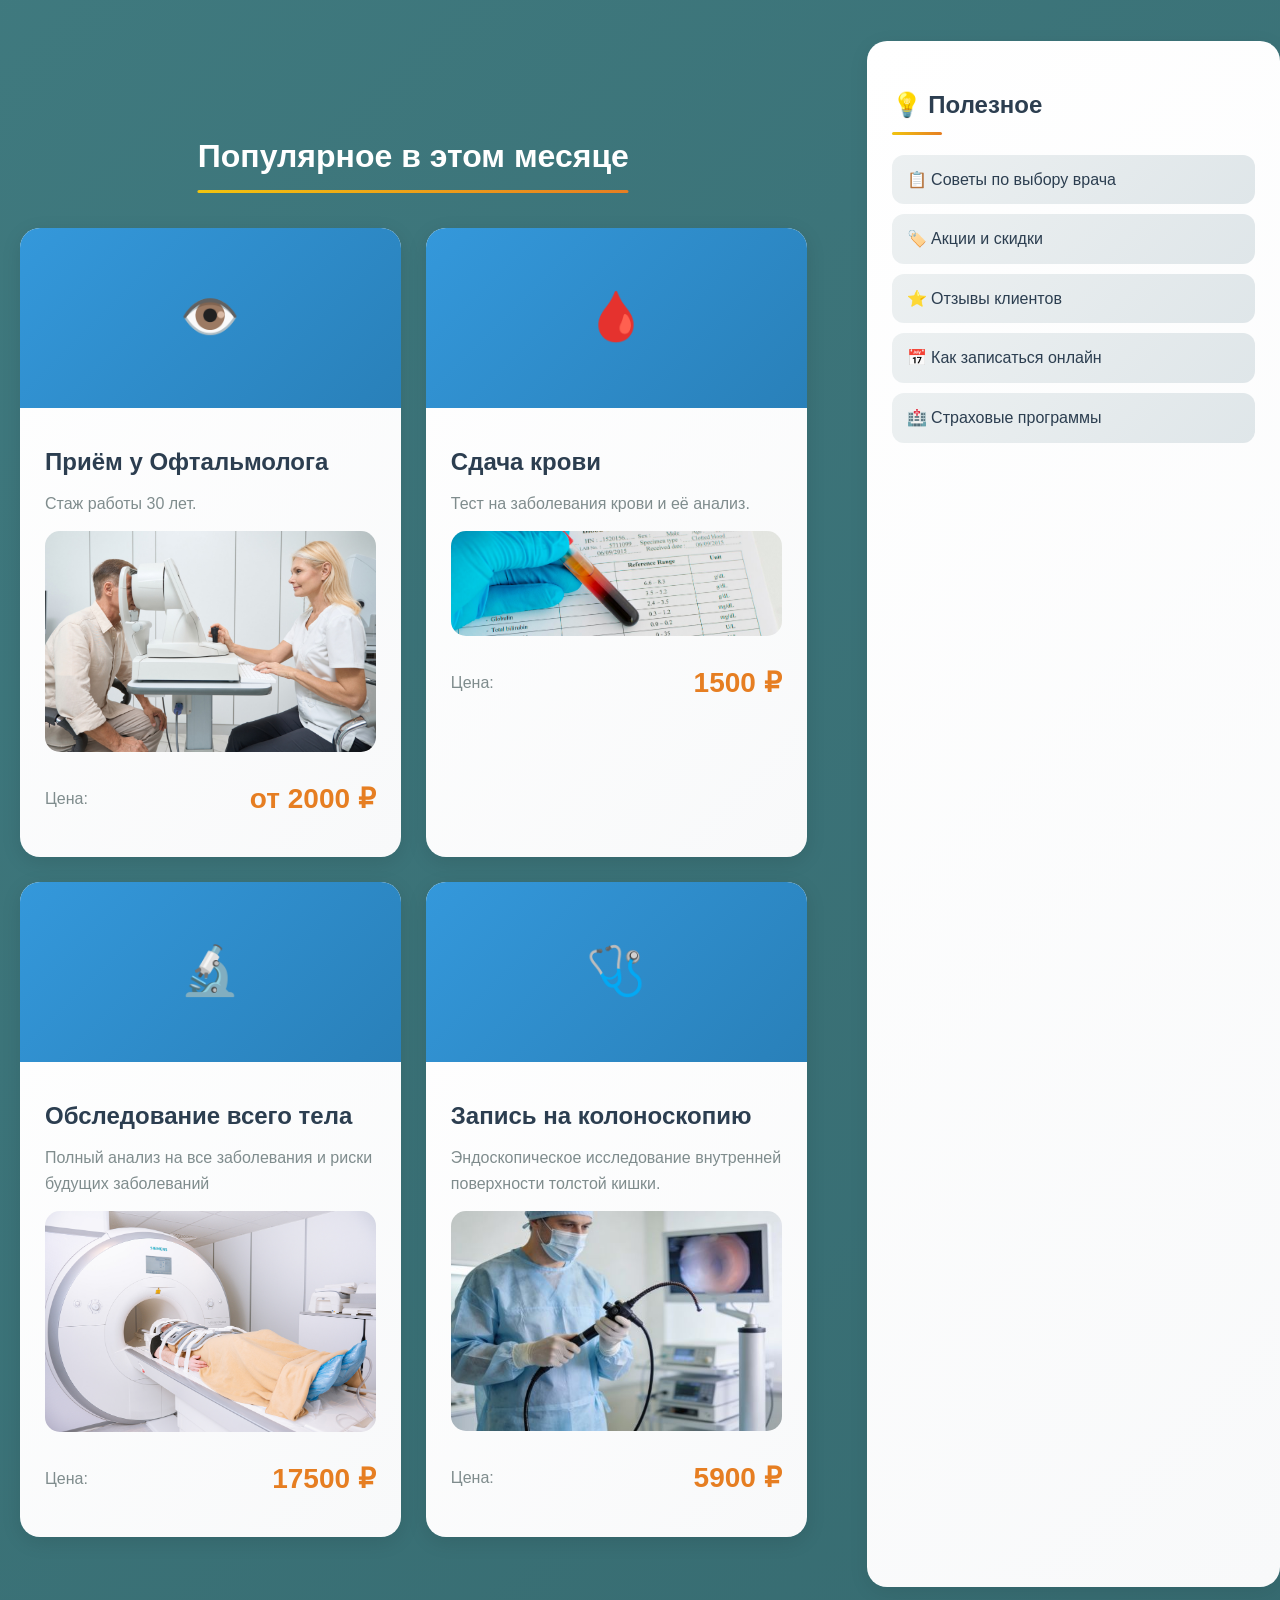
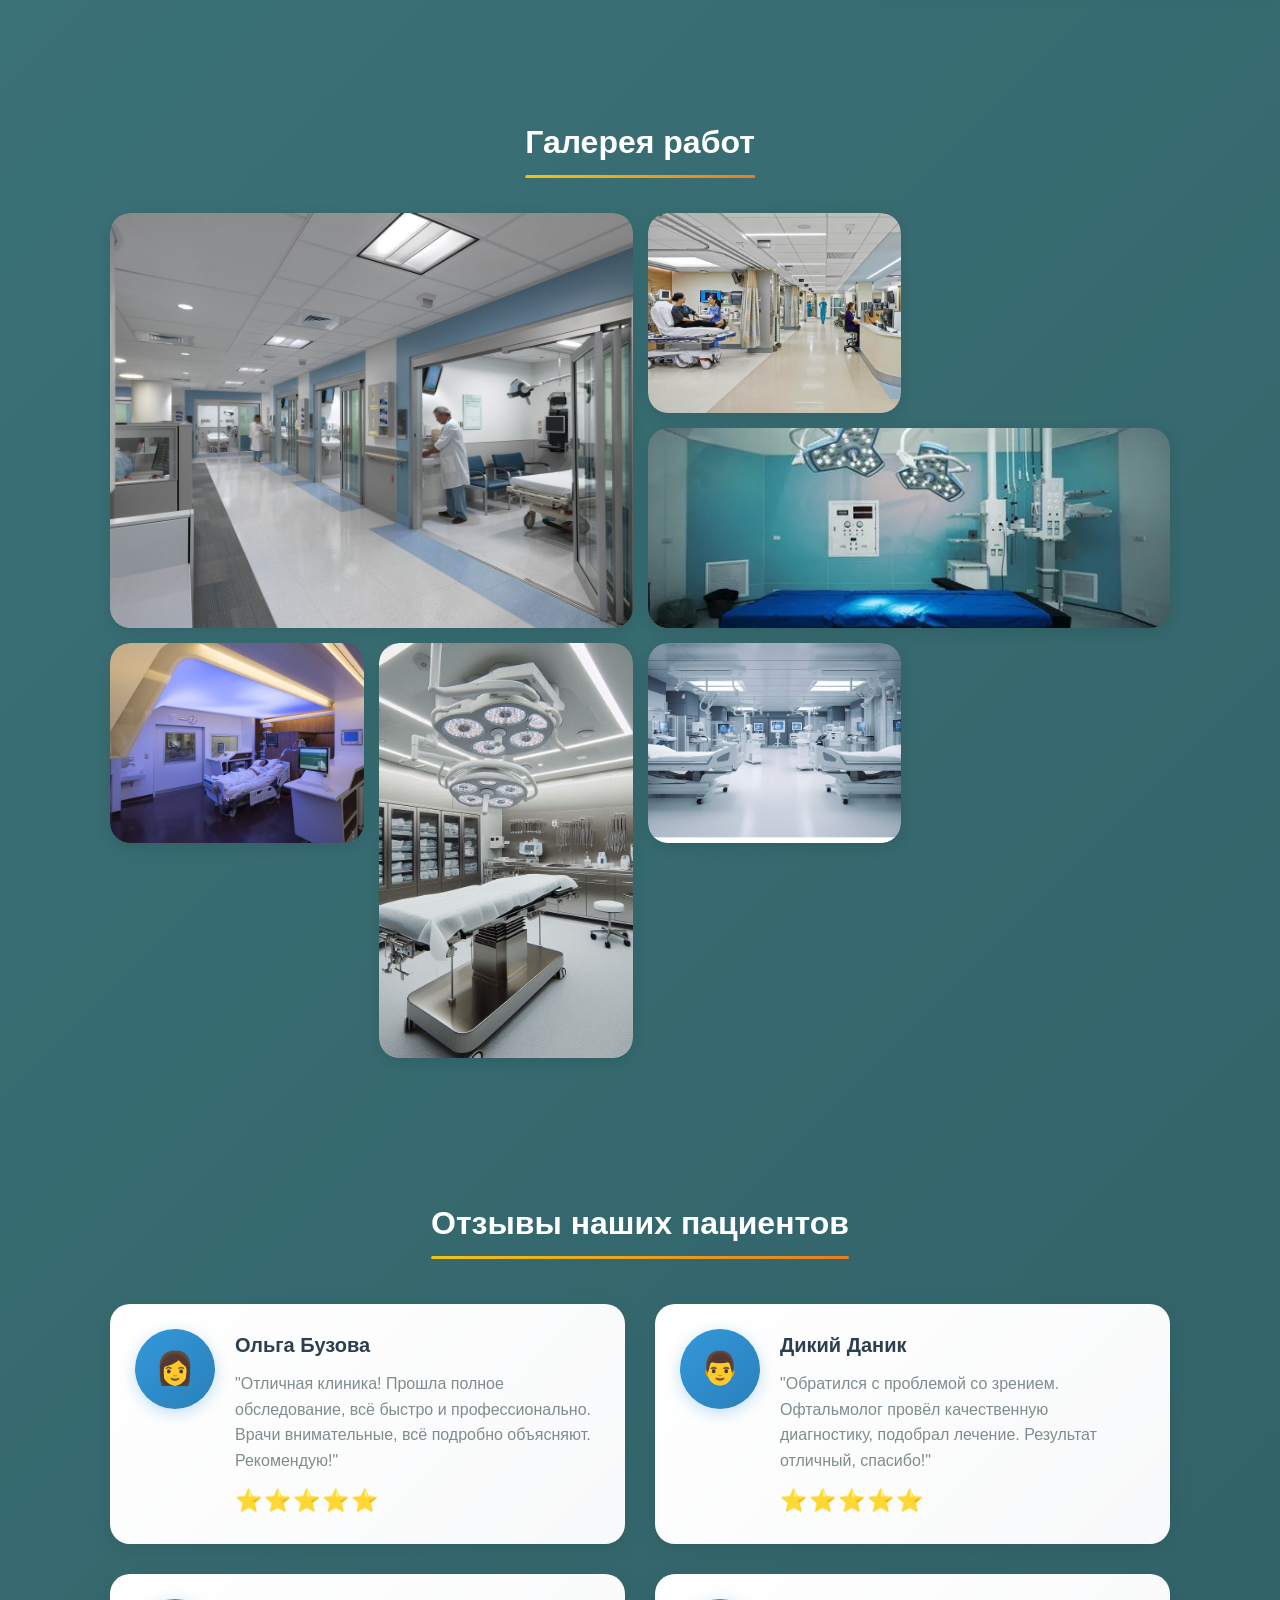
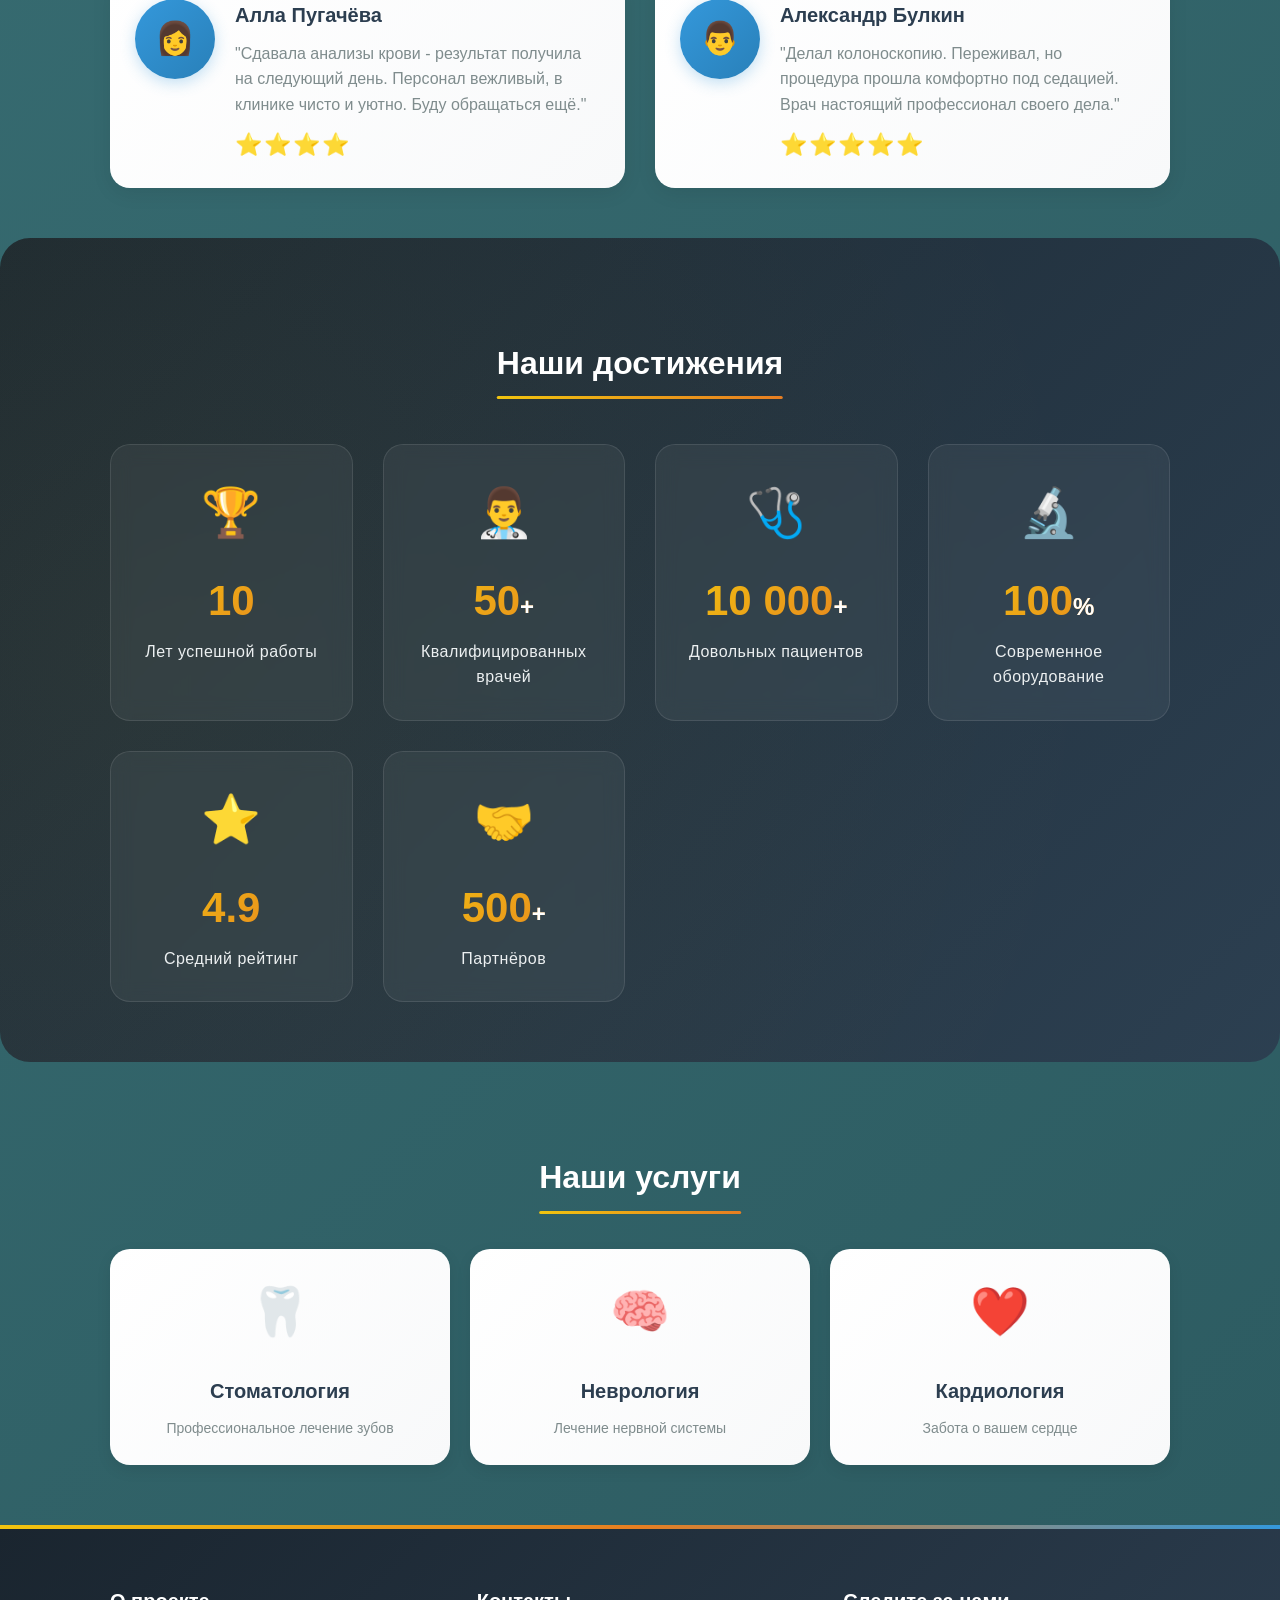
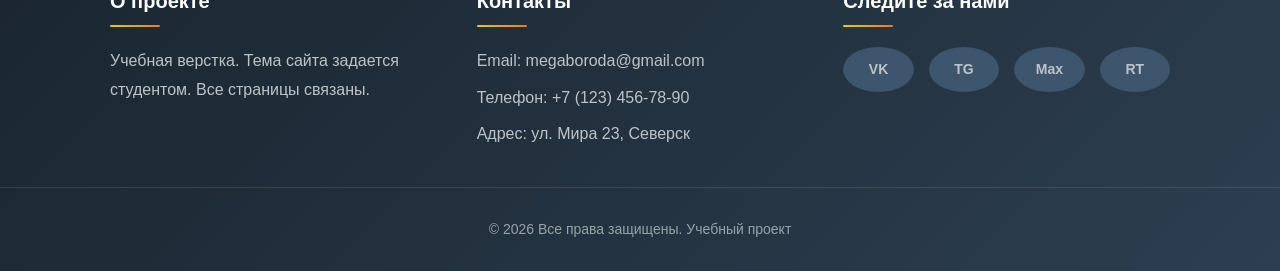
==== commit ee4904cf: "ПР-7" ====
--- a/index.html
+++ b/index.html
@@ -4,997 +4,7 @@
     <meta charset="UTF-8">
     <meta name="viewport" content="width=device-width, initial-scale=1.0, viewport-fit=cover">
     <title>Главная страница - HOSPITAL by CHUYKOV</title>
-    <style>
-        * {
-            margin: 0;
-            padding: 0;
-            box-sizing: border-box;
-        }
-
-        body {
-            font-family: 'Segoe UI', Tahoma, Geneva, Verdana, sans-serif;
-            font-size: 16px;
-            color: #ffffff;
-            background: linear-gradient(135deg, #448186 0%, #2c5a60 100%);
-            line-height: 1.6;
-        }
-
-        .container {
-            max-width: 1200px;
-            margin: 0 auto;
-            padding: 0 20px;
-        }
-
-        h1 {
-            font-size: 42px;
-            color: #ffffff;
-            text-align: center;
-            margin-top: 30px;
-            margin-bottom: 25px;
-            text-shadow: 2px 2px 4px rgba(0, 0, 0, 0.3);
-            letter-spacing: 1px;
-        }
-
-        .logo-name {
-            color: #ffffff;
-            text-decoration: none;
-        }
-
-        h2 {
-            font-size: 32px;
-            color: #ffffff;
-            text-align: center;
-            margin-top: 40px;
-            margin-bottom: 25px;
-            position: relative;
-            display: inline-block;
-            left: 50%;
-            transform: translateX(-50%);
-            white-space: nowrap;
-        }
-
-        h2::after {
-            content: '';
-            position: absolute;
-            bottom: -10px;
-            left: 0;
-            width: 100%;
-            height: 3px;
-            background: linear-gradient(90deg, #f1c40f, #e67e22);
-            border-radius: 2px;
-        }
-
-        h3 {
-            font-size: 24px;
-            color: #2c3e50;
-            margin-top: 15px;
-            margin-bottom: 10px;
-        }
-
-        h4 {
-            font-size: 18px;
-            color: #ecf0f1;
-            margin-top: 10px;
-            margin-bottom: 10px;
-        }
-
-        header {
-            background: linear-gradient(135deg, #1a252f 0%, #2c3e50 100%);
-            padding: 20px 0;
-            box-shadow: 0 5px 20px rgba(0, 0, 0, 0.2);
-            position: sticky;
-            top: 0;
-            z-index: 100;
-        }
-
-        header .container {
-            display: flex;
-            justify-content: space-between;
-            align-items: center;
-            flex-wrap: wrap;
-            gap: 20px;
-        }
-
-        .logo {
-            display: flex;
-            align-items: center;
-            gap: 15px;
-            text-decoration: none;
-            transition: transform 0.3s ease;
-        }
-
-        .logo:hover {
-            transform: scale(1.02);
-        }
-
-        .logo img {
-            border-radius: 50%;
-            box-shadow: 0 4px 10px rgba(0, 0, 0, 0.2);
-            transition: box-shadow 0.3s;
-        }
-
-        .logo img:hover {
-            box-shadow: 0 6px 15px rgba(0, 0, 0, 0.3);
-        }
-
-        .logo span {
-            font-size: 26px;
-            font-weight: bold;
-            color: white;
-            letter-spacing: 2px;
-            text-shadow: 1px 1px 2px rgba(0, 0, 0, 0.3);
-        }
-
-        nav ul {
-            display: flex;
-            list-style: none;
-            gap: 30px;
-            margin: 0;
-            padding: 0;
-        }
-
-        nav ul li a {
-            color: white;
-            text-decoration: none;
-            font-weight: 600;
-            font-size: 16px;
-            padding: 8px 16px;
-            border-radius: 25px;
-            transition: all 0.3s ease;
-            position: relative;
-        }
-
-        nav ul li a::before {
-            content: '';
-            position: absolute;
-            bottom: 0;
-            left: 50%;
-            transform: translateX(-50%);
-            width: 0;
-            height: 2px;
-            background: linear-gradient(90deg, #f1c40f, #e67e22);
-            transition: width 0.3s ease;
-            border-radius: 2px;
-        }
-
-        nav ul li a:hover::before {
-            width: 70%;
-        }
-
-        nav ul li a:hover {
-            color: #f1c40f;
-            background: rgba(255, 255, 255, 0.1);
-        }
-
-        nav ul li a.active {
-            color: #f1c40f;
-            background: rgba(241, 196, 15, 0.1);
-        }
-
-        .btn, button, .button {
-            display: inline-block;
-            background: linear-gradient(135deg, #3498db 0%, #2980b9 100%);
-            color: white;
-            padding: 12px 32px;
-            border: none;
-            border-radius: 50px;
-            text-decoration: none;
-            font-weight: bold;
-            font-size: 16px;
-            transition: all 0.3s ease;
-            box-shadow: 0 4px 15px rgba(52, 152, 219, 0.3);
-            cursor: pointer;
-            position: relative;
-            overflow: hidden;
-        }
-
-        .btn::before, button::before, .button::before {
-            content: '';
-            position: absolute;
-            top: 50%;
-            left: 50%;
-            width: 0;
-            height: 0;
-            border-radius: 50%;
-            background: rgba(255, 255, 255, 0.3);
-            transform: translate(-50%, -50%);
-            transition: width 0.5s, height 0.5s;
-        }
-
-        .btn:hover::before, button:hover::before, .button:hover::before {
-            width: 300px;
-            height: 300px;
-        }
-
-        .btn:hover, button:hover, .button:hover {
-            background: linear-gradient(135deg, #2980b9 0%, #1f6d9e 100%);
-            box-shadow: 0 6px 20px rgba(52, 152, 219, 0.4);
-            transform: translateY(-2px);
-        }
-
-        .btn:active, button:active, .button:active {
-            transform: translateY(0);
-        }
-
-        /* ========== СЕТКА КАТАЛОГА НА GRID ========== */
-        .cards-grid {
-            display: grid;
-            grid-template-columns: repeat(auto-fill, minmax(280px, 1fr));
-            gap: 30px;
-        }
-
-        .product-card {
-            display: flex;
-            flex-direction: column;
-            background: linear-gradient(135deg, #ffffff 0%, #f8f9fa 100%);
-            border-radius: 20px;
-            overflow: hidden;
-            transition: all 0.3s ease;
-            box-shadow: 0 5px 20px rgba(0, 0, 0, 0.1);
-            height: 100%;
-            margin-bottom: 0;
-            padding: 25px;
-        }
-
-        .product-card:hover {
-            transform: translateY(-10px);
-            box-shadow: 0 15px 35px rgba(0, 0, 0, 0.15);
-        }
-
-        .product-card .card-content {
-            flex: 1;
-            display: flex;
-            flex-direction: column;
-        }
-
-        .product-card .price {
-            margin-top: auto;
-        }
-
-        .card-img {
-            height: 180px;
-            background: linear-gradient(135deg, #3498db, #2980b9);
-            display: flex;
-            align-items: center;
-            justify-content: center;
-            color: white;
-            font-size: 48px;
-            border-radius: 15px;
-            transition: all 0.3s ease;
-        }
-
-        .product-card:hover .card-img {
-            transform: scale(1.02);
-        }
-
-        .price {
-            font-size: 28px;
-            font-weight: bold;
-            color: #e67e22;
-            margin: 15px 0;
-        }
-
-        /* ========== СЕТКА ПРЕИМУЩЕСТВ НА GRID ========== */
-        .feature-card {
-            background: linear-gradient(135deg, #ffffff 0%, #f0f4f8 100%);
-            padding: 30px 20px;
-            border-radius: 20px;
-            text-align: center;
-            box-shadow: 0 5px 15px rgba(0, 0, 0, 0.08);
-            transition: all 0.3s ease;
-            cursor: pointer;
-        }
-
-        .feature-card:hover {
-            transform: translateY(-5px);
-            box-shadow: 0 10px 30px rgba(0, 0, 0, 0.12);
-        }
-
-        .feature-card i {
-            font-size: 48px;
-            margin-bottom: 15px;
-            display: inline-block;
-        }
-
-        .feature-card h3 {
-            color: #2c3e50;
-            margin-bottom: 10px;
-        }
-
-        .feature-card p {
-            color: #7f8c8d;
-        }
-
-        .features-grid {
-            display: grid;
-            grid-template-columns: repeat(auto-fit, minmax(250px, 1fr));
-            gap: 30px;
-            margin-top: 20px;
-        }
-
-        .features-grid .feature-card {
-            flex: none;
-            min-width: auto;
-            max-width: none;
-            margin-bottom: 0;
-        }
-
-        /* ========== ГАЛЕРЕЯ НА GRID С ЗАКРУГЛЕНИЯМИ ========== */
-        .gallery-grid {
-            display: grid;
-            grid-template-columns: repeat(4, 1fr);
-            grid-auto-rows: 200px;
-            gap: 15px;
-            margin-top: 20px;
-        }
-
-        .gallery-item {
-            border-radius: 25px;
-            overflow: hidden;
-            box-shadow: 0 4px 15px rgba(0, 0, 0, 0.1);
-            transition: all 0.3s ease;
-            position: relative;
-        }
-
-        .gallery-item:hover {
-            transform: scale(1.02);
-            box-shadow: 0 8px 25px rgba(0, 0, 0, 0.2);
-        }
-
-        .gallery-item img {
-            width: 100%;
-            height: 100%;
-            object-fit: cover;
-            object-position: center;
-            display: block;
-            border-radius: 25px;
-            transition: all 0.3s ease;
-        }
-
-        .gallery-item:hover img {
-            transform: scale(1.05);
-        }
-
-        /* ===== РАЗМЕРЫ ЭЛЕМЕНТОВ ===== */
-        .gallery-item-1 {
-            grid-column: span 2;
-            grid-row: span 2;
-        }
-
-        .gallery-item-2 {
-            grid-column: span 1;
-            grid-row: span 1;
-        }
-
-        .gallery-item-3 {
-            grid-column: span 2;
-            grid-row: span 1;
-        }
-
-        .gallery-item-4 {
-            grid-column: span 1;
-            grid-row: span 1;
-        }
-
-        .gallery-item-5 {
-            grid-column: span 1;
-            grid-row: span 2;
-        }
-
-        .gallery-item-6 {
-            grid-column: span 1;
-            grid-row: span 1;
-        }
-
-        /* ========== ПОПУЛЯРНОЕ НА GRID ========== */
-        .popular-grid {
-            display: grid;
-            grid-template-columns: repeat(auto-fill, minmax(260px, 1fr));
-            gap: 25px;
-            margin-top: 20px;
-        }
-
-        /* ========== HERO ========== */
-        .hero {
-            background: linear-gradient(135deg, rgba(0,0,0,0.7) 0%, rgba(0,0,0,0.4) 100%), url('https://via.placeholder.com/1920x600/448186/ffffff?text=Hospital+Hero');
-            background-size: cover;
-            background-position: center;
-            background-attachment: fixed;
-            padding: 120px 0;
-            text-align: center;
-            position: relative;
-        }
-
-        .hero h1 {
-            font-size: 52px;
-            margin-bottom: 20px;
-            animation: fadeInUp 1s ease;
-        }
-
-        .hero p {
-            font-size: 20px;
-            margin-bottom: 30px;
-            animation: fadeInUp 1s ease 0.2s backwards;
-        }
-
-        .hero .btn {
-            animation: fadeInUp 1s ease 0.4s backwards;
-            background: linear-gradient(135deg, #e67e22 0%, #d35400 100%);
-            box-shadow: 0 4px 15px rgba(230, 126, 34, 0.4);
-        }
-
-        .hero .btn:hover {
-            background: linear-gradient(135deg, #d35400 0%, #b84300 100%);
-        }
-
-        @keyframes fadeInUp {
-            from {
-                opacity: 0;
-                transform: translateY(30px);
-            }
-            to {
-                opacity: 1;
-                transform: translateY(0);
-            }
-        }
-
-        section {
-            margin-top: 50px;
-            margin-bottom: 50px;
-        }
-
-        /* ========== ПОДВАЛ ========== */
-        footer {
-            background: linear-gradient(135deg, #1a252f 0%, #2c3e50 100%);
-            padding: 50px 0 30px;
-            margin-top: 60px;
-            position: relative;
-        }
-
-        footer::before {
-            content: '';
-            position: absolute;
-            top: 0;
-            left: 0;
-            right: 0;
-            height: 4px;
-            background: linear-gradient(90deg, #f1c40f, #e67e22, #3498db);
-        }
-
-        footer .container {
-            display: flex;
-            justify-content: space-between;
-            flex-wrap: wrap;
-            gap: 40px;
-        }
-
-        .footer-col {
-            flex: 1;
-            min-width: 220px;
-        }
-
-        .footer-col h4 {
-            color: white;
-            margin-bottom: 20px;
-            font-size: 20px;
-            position: relative;
-            padding-bottom: 10px;
-        }
-
-        .footer-col h4::after {
-            content: '';
-            position: absolute;
-            bottom: 0;
-            left: 0;
-            width: 50px;
-            height: 2px;
-            background: linear-gradient(90deg, #f1c40f, #e67e22);
-            border-radius: 2px;
-        }
-
-        .footer-col p, .footer-col a {
-            color: #bdc3c7;
-            text-decoration: none;
-            line-height: 1.8;
-            transition: all 0.3s ease;
-            display: block;
-            margin-bottom: 8px;
-        }
-
-        .footer-col a:hover {
-            color: #f1c40f;
-            transform: translateX(5px);
-        }
-
-        /* ========== СОЦСЕТИ В ПОДВАЛЕ — GRID ========== */
-        .social-grid {
-            display: grid;
-            grid-template-columns: repeat(2, 1fr);
-            gap: 10px;
-            margin-top: 10px;
-        }
-
-        .social-grid a {
-            background-color: #3d566e;
-            padding: 10px 12px;
-            text-align: center;
-            border-radius: 8px;
-            color: #ecf0f1;
-            text-decoration: none;
-            font-weight: 600;
-            font-size: 14px;
-            transition: all 0.3s ease;
-        }
-
-        .social-grid a:hover {
-            background: linear-gradient(135deg, #f1c40f, #e67e22);
-            color: #2c3e50;
-            transform: translateY(-3px);
-            box-shadow: 0 4px 15px rgba(241, 196, 15, 0.3);
-        }
-
-        .copyright {
-            text-align: center;
-            padding-top: 30px;
-            margin-top: 30px;
-            border-top: 1px solid rgba(255, 255, 255, 0.1);
-            font-size: 14px;
-            color: #95a5a6;
-            width: 100%;
-        }
-
-        ul {
-            list-style: none;
-        }
-
-        html {
-            scroll-behavior: smooth;
-        }
-
-        ::selection {
-            background: #f1c40f;
-            color: #2c3e50;
-        }
-
-        ::-webkit-scrollbar {
-            width: 10px;
-        }
-
-        ::-webkit-scrollbar-track {
-            background: #2c3e50;
-        }
-
-        ::-webkit-scrollbar-thumb {
-            background: linear-gradient(135deg, #3498db, #2980b9);
-            border-radius: 5px;
-        }
-
-        ::-webkit-scrollbar-thumb:hover {
-            background: linear-gradient(135deg, #2980b9, #1f6d9e);
-        }
-
-        .product-card img {
-            width: 100%;
-            border-radius: 15px;
-            margin: 15px 0;
-        }
-
-        /* ============================================================ */
-        /* ========== НОВЫЕ СТИЛИ ДЛЯ ЗАДАНИЯ ========== */
-        /* ============================================================ */
-
-        /* 1. Основной макет главной страницы через grid-areas */
-        .page-layout {
-            display: grid;
-            grid-template-areas:
-                "hero hero"
-                "features features"
-                "popular sidebar"
-                "gallery gallery";
-            grid-template-columns: 2fr 1fr;
-            gap: 40px;
-        }
-
-        .hero-section { grid-area: hero; }
-        .features-section { grid-area: features; }
-        .popular-section { grid-area: popular; }
-        .sidebar-section { grid-area: sidebar; }
-        .gallery-section { grid-area: gallery; }
-
-        /* Стили для сайдбара */
-        .sidebar-section {
-            background: linear-gradient(135deg, #ffffff 0%, #f8f9fa 100%);
-            padding: 30px 25px;
-            border-radius: 20px;
-            box-shadow: 0 5px 20px rgba(0, 0, 0, 0.08);
-        }
-
-        .sidebar-section h3 {
-            color: #2c3e50;
-            font-size: 24px;
-            margin-bottom: 20px;
-            position: relative;
-            padding-bottom: 10px;
-        }
-
-        .sidebar-section h3::after {
-            content: '';
-            position: absolute;
-            bottom: 0;
-            left: 0;
-            width: 50px;
-            height: 3px;
-            background: linear-gradient(90deg, #f1c40f, #e67e22);
-            border-radius: 2px;
-        }
-
-        .sidebar-section ul {
-            list-style: none;
-            padding: 0;
-        }
-
-        .sidebar-section ul li {
-            padding: 12px 15px;
-            margin-bottom: 10px;
-            background: linear-gradient(135deg, #ecf0f1, #dfe6e9);
-            border-radius: 12px;
-            color: #2c3e50;
-            font-weight: 500;
-            transition: all 0.3s ease;
-            cursor: pointer;
-        }
-
-        .sidebar-section ul li:hover {
-            transform: translateX(5px);
-            background: linear-gradient(135deg, #f1c40f, #e67e22);
-            color: white;
-            box-shadow: 0 4px 15px rgba(241, 196, 15, 0.3);
-        }
-
-        /* 2. Адаптация макета под мобильные устройства */
-        @media (max-width: 768px) {
-            .page-layout {
-                grid-template-areas:
-                    "hero"
-                    "features"
-                    "popular"
-                    "sidebar"
-                    "gallery";
-                grid-template-columns: 1fr;
-                gap: 30px;
-            }
-        }
-
-        /* 3. Вложенная сетка внутри карточки */
-        .product-details {
-            display: grid;
-            grid-template-columns: 1fr auto;
-            align-items: center;
-            margin: 10px 0;
-            gap: 10px;
-        }
-
-        .product-details .label {
-            color: #7f8c8d;
-            font-weight: 500;
-        }
-
-        .product-details .price {
-            margin: 0;
-            text-align: right;
-        }
-
-        /* 4. Сетка для иконок соцсетей с равномерным распределением */
-        .social-links {
-            display: grid;
-            grid-template-columns: repeat(4, 1fr);
-            gap: 15px;
-            margin-top: 15px;
-        }
-
-        .social-icon {
-            background-color: #3d566e;
-            padding: 10px;
-            text-align: center;
-            border-radius: 50%;
-            transition: all 0.3s ease;
-            color: #ecf0f1;
-            text-decoration: none;
-            font-weight: 600;
-            font-size: 14px;
-        }
-
-        .social-icon:hover {
-            background: linear-gradient(135deg, #f1c40f, #e67e22);
-            color: #2c3e50;
-            transform: translateY(-3px) scale(1.05);
-            box-shadow: 0 4px 15px rgba(241, 196, 15, 0.3);
-        }
-
-        /* 5. Галерея-сетка с разными пропорциями (макет Pinterest) - УЛУЧШЕННАЯ ВЕРСИЯ */
-        .achievements {
-            background: linear-gradient(135deg, rgba(26, 37, 47, 0.95) 0%, rgba(44, 62, 80, 0.95) 100%);
-            padding: 60px 0;
-            margin: 50px 0;
-            border-radius: 30px;
-            position: relative;
-            overflow: hidden;
-        }
-
-        .achievements::before {
-            content: '';
-            position: absolute;
-            top: -50%;
-            left: -50%;
-            width: 200%;
-            height: 200%;
-            background: radial-gradient(circle at 30% 50%, rgba(241, 196, 15, 0.05) 0%, transparent 50%);
-            animation: rotateGlow 20s linear infinite;
-        }
-
-        @keyframes rotateGlow {
-            0% { transform: rotate(0deg); }
-            100% { transform: rotate(360deg); }
-        }
-
-        .achievements h2 {
-            position: relative;
-            z-index: 1;
-        }
-
-        .achievements-grid {
-            display: grid;
-            grid-template-columns: repeat(auto-fit, minmax(200px, 1fr));
-            gap: 30px;
-            margin-top: 30px;
-            position: relative;
-            z-index: 1;
-        }
-
-        .achievement-item {
-            background: rgba(255, 255, 255, 0.05);
-            backdrop-filter: blur(10px);
-            border: 1px solid rgba(255, 255, 255, 0.1);
-            border-radius: 20px;
-            padding: 30px 20px;
-            text-align: center;
-            transition: all 0.4s cubic-bezier(0.175, 0.885, 0.32, 1.275);
-            cursor: default;
-            position: relative;
-            overflow: hidden;
-        }
-
-        .achievement-item::before {
-            content: '';
-            position: absolute;
-            top: 0;
-            left: 0;
-            right: 0;
-            bottom: 0;
-            background: linear-gradient(135deg, rgba(241, 196, 15, 0.1), rgba(230, 126, 34, 0.05));
-            opacity: 0;
-            transition: opacity 0.4s ease;
-        }
-
-        .achievement-item:hover::before {
-            opacity: 1;
-        }
-
-        .achievement-item:hover {
-            transform: translateY(-10px) scale(1.02);
-            border-color: rgba(241, 196, 15, 0.3);
-            box-shadow: 0 20px 60px rgba(0, 0, 0, 0.3);
-        }
-
-        .achievement-item .icon {
-            font-size: 48px;
-            margin-bottom: 15px;
-            display: inline-block;
-            animation: float 3s ease-in-out infinite;
-        }
-
-        .achievement-item:nth-child(2) .icon { animation-delay: 0.5s; }
-        .achievement-item:nth-child(3) .icon { animation-delay: 1s; }
-        .achievement-item:nth-child(4) .icon { animation-delay: 1.5s; }
-        .achievement-item:nth-child(5) .icon { animation-delay: 2s; }
-        .achievement-item:nth-child(6) .icon { animation-delay: 2.5s; }
-
-        @keyframes float {
-            0%, 100% { transform: translateY(0); }
-            50% { transform: translateY(-10px); }
-        }
-
-        .achievement-item .number {
-            display: block;
-            font-size: 42px;
-            font-weight: 800;
-            background: linear-gradient(135deg, #f1c40f, #e67e22);
-            -webkit-background-clip: text;
-            -webkit-text-fill-color: transparent;
-            background-clip: text;
-            margin-bottom: 5px;
-            font-family: 'Segoe UI', Tahoma, Geneva, Verdana, sans-serif;
-        }
-
-        .achievement-item .label {
-            display: block;
-            color: #ecf0f1;
-            font-size: 16px;
-            font-weight: 500;
-            letter-spacing: 0.5px;
-        }
-
-        .achievement-item .suffix {
-            font-size: 24px;
-            -webkit-text-fill-color: initial;
-        }
-
-        /* 6. Комбинирование Grid и Flexbox на одном уровне */
-        .gallery-card {
-            display: flex;
-            flex-direction: column;
-            align-items: center;
-            text-align: center;
-            background: linear-gradient(135deg, #ffffff 0%, #f8f9fa 100%);
-            padding: 25px;
-            border-radius: 20px;
-            box-shadow: 0 5px 15px rgba(0, 0, 0, 0.08);
-            transition: all 0.3s ease;
-        }
-
-        .gallery-card:hover {
-            transform: translateY(-5px);
-            box-shadow: 0 10px 30px rgba(0, 0, 0, 0.12);
-        }
-
-        .gallery-card .card-icon {
-            font-size: 48px;
-            margin-bottom: 15px;
-        }
-
-        .gallery-card h4 {
-            color: #2c3e50;
-            font-size: 20px;
-            margin-bottom: 10px;
-        }
-
-        .gallery-card p {
-            color: #7f8c8d;
-            font-size: 14px;
-        }
-
-        .gallery-grid-combo {
-            display: grid;
-            grid-template-columns: repeat(3, 1fr);
-            gap: 20px;
-            margin-top: 20px;
-        }
-
-        /* 7. Оптимизация сетки каталога с помощью auto-fit */
-        .cards-grid {
-            display: grid;
-            grid-template-columns: repeat(auto-fit, minmax(280px, 1fr));
-            gap: 30px;
-        }
-
-        /* 8. Блок отзывов с grid-template-areas */
-        .reviews-grid {
-            display: grid;
-            grid-template-columns: 1fr 1fr;
-            gap: 30px;
-            margin-top: 30px;
-        }
-
-        .review-item {
-            display: grid;
-            grid-template-areas:
-                "photo name"
-                "photo review"
-                "photo rating";
-            grid-template-columns: 80px 1fr;
-            gap: 10px 20px;
-            background: linear-gradient(135deg, #ffffff 0%, #f8f9fa 100%);
-            padding: 25px;
-            border-radius: 20px;
-            box-shadow: 0 5px 20px rgba(0, 0, 0, 0.08);
-            transition: all 0.3s ease;
-        }
-
-        .review-item:hover {
-            transform: translateY(-5px);
-            box-shadow: 0 10px 35px rgba(0, 0, 0, 0.12);
-        }
-
-        .review-photo {
-            grid-area: photo;
-            width: 80px;
-            height: 80px;
-            border-radius: 50%;
-            background: linear-gradient(135deg, #3498db, #2980b9);
-            display: flex;
-            align-items: center;
-            justify-content: center;
-            font-size: 32px;
-            color: white;
-            box-shadow: 0 4px 15px rgba(52, 152, 219, 0.3);
-        }
-
-        .review-name {
-            grid-area: name;
-            font-size: 20px;
-            color: #2c3e50;
-            font-weight: bold;
-            margin: 0;
-            display: flex;
-            align-items: center;
-        }
-
-        .review-text {
-            grid-area: review;
-            color: #7f8c8d;
-            font-size: 16px;
-            margin: 0;
-            line-height: 1.6;
-        }
-
-        .review-rating {
-            grid-area: rating;
-            font-size: 22px;
-            color: #f1c40f;
-            letter-spacing: 2px;
-        }
-
-        /* Адаптация для телефонов */
-        @media (max-width: 480px) {
-            .review-item {
-                grid-template-areas:
-                    "photo name"
-                    "review review"
-                    "rating rating";
-                grid-template-columns: 60px 1fr;
-                gap: 10px;
-            }
-
-            .review-photo {
-                width: 60px;
-                height: 60px;
-                font-size: 24px;
-            }
-
-            .review-name {
-                font-size: 18px;
-            }
-
-            .review-text {
-                font-size: 14px;
-            }
-
-            .review-rating {
-                font-size: 18px;
-            }
-
-            .gallery-grid-combo {
-                grid-template-columns: 1fr;
-            }
-
-            .achievement-item .number {
-                font-size: 32px;
-            }
-
-            .achievement-item .icon {
-                font-size: 36px;
-            }
-
-            .achievements {
-                padding: 40px 15px;
-                border-radius: 20px;
-            }
-
-            .social-links {
-                grid-template-columns: repeat(2, 1fr);
-            }
-        }
-    </style>
+    <link rel="stylesheet" href="style.css">
 </head>
 <body>
     <header>
@@ -1003,8 +13,13 @@
                 <img src="лого_болька-no-bg-preview (carve.photos).png" width="100" height="130" alt="Логотип больницы">
                 <span class="logo-name">HOSPITAL by CHUYKOV</span>
             </a>
+            <button class="burger" id="burgerBtn" aria-label="Меню">
+                <span></span>
+                <span></span>
+                <span></span>
+            </button>
             <nav>
-                <ul>
+                <ul id="navMenu">
                     <li><a href="index.html" class="active">Главная</a></li>
                     <li><a href="catalog.html">Каталог</a></li>
                     <li><a href="contacts.html">Контакты</a></li>
@@ -1014,7 +29,6 @@
         </div>
     </header>
 
-    <!-- ОБЕРНУЛИ ВЕСЬ КОНТЕНТ В page-layout -->
     <main class="page-layout">
         <!-- Hero секция -->
         <section class="hero-section hero">
@@ -1061,49 +75,57 @@
                 <div class="popular-grid">
                     <div class="product-card">
                         <div class="card-img">👁️</div>
-                        <h3>Приём у Офтальмолога</h3>
-                        <p>Стаж работы 30 лет.</p>
-                        <img src="офтальмолог2.jpg" alt="Приём у Офтальмолога">
-                        <div class="product-details">
-                            <span class="label">Цена:</span>
-                            <span class="price">от 2000 ₽</span>
+                        <div class="card-content">
+                            <h3>Приём у Офтальмолога</h3>
+                            <p>Стаж работы 30 лет.</p>
+                            <img src="офтальмолог2.jpg" alt="Приём у Офтальмолога">
+                            <div class="product-details">
+                                <span class="label">Цена:</span>
+                                <span class="price">от 2000 ₽</span>
+                            </div>
                         </div>
                     </div>
                     <div class="product-card">
                         <div class="card-img">🩸</div>
-                        <h3>Сдача крови</h3>
-                        <p>Тест на заболевания крови и её анализ.</p>
-                        <img src="кровка.jpg" alt="Сдача крови">
-                        <div class="product-details">
-                            <span class="label">Цена:</span>
-                            <span class="price">1500 ₽</span>
+                        <div class="card-content">
+                            <h3>Сдача крови</h3>
+                            <p>Тест на заболевания крови и её анализ.</p>
+                            <img src="кровка.jpg" alt="Сдача крови">
+                            <div class="product-details">
+                                <span class="label">Цена:</span>
+                                <span class="price">1500 ₽</span>
+                            </div>
                         </div>
                     </div>
                     <div class="product-card">
                         <div class="card-img">🔬</div>
-                        <h3>Обследование всего тела</h3>
-                        <p>Полный анализ на все заболевания и риски будущих заболеваний</p>
-                        <img src="всё тело.jpg" alt="Обследование всего тела">
-                        <div class="product-details">
-                            <span class="label">Цена:</span>
-                            <span class="price">17500 ₽</span>
+                        <div class="card-content">
+                            <h3>Обследование всего тела</h3>
+                            <p>Полный анализ на все заболевания и риски будущих заболеваний</p>
+                            <img src="всё тело.jpg" alt="Обследование всего тела">
+                            <div class="product-details">
+                                <span class="label">Цена:</span>
+                                <span class="price">17500 ₽</span>
+                            </div>
                         </div>
                     </div>
                     <div class="product-card">
                         <div class="card-img">🩺</div>
-                        <h3>Запись на колоноскопию</h3>
-                        <p>Эндоскопическое исследование внутренней поверхности толстой кишки.</p>
-                        <img src="клоноскопия.jpg" alt="Запись на колоноскопию">
-                        <div class="product-details">
-                            <span class="label">Цена:</span>
-                            <span class="price">5900 ₽</span>
+                        <div class="card-content">
+                            <h3>Запись на колоноскопию</h3>
+                            <p>Эндоскопическое исследование внутренней поверхности толстой кишки.</p>
+                            <img src="клоноскопия.jpg" alt="Запись на колоноскопию">
+                            <div class="product-details">
+                                <span class="label">Цена:</span>
+                                <span class="price">5900 ₽</span>
+                            </div>
                         </div>
                     </div>
                 </div>
             </div>
         </section>
 
-        <!-- САЙДБАР (НОВЫЙ БЛОК) -->
+        <!-- Сайдбар -->
         <aside class="sidebar-section">
             <h3>💡 Полезное</h3>
             <ul>
@@ -1143,7 +165,7 @@
         </section>
     </main>
 
-    <!-- БЛОК ОТЗЫВОВ (НОВЫЙ) -->
+    <!-- Блок отзывов -->
     <section class="reviews">
         <div class="container">
             <h2>Отзывы наших пациентов</h2>
@@ -1176,7 +198,7 @@
         </div>
     </section>
 
-    <!-- НАШИ ДОСТИЖЕНИЯ (УЛУЧШЕННАЯ ВЕРСИЯ) -->
+    <!-- Наши достижения -->
     <section class="achievements">
         <div class="container">
             <h2>Наши достижения</h2>
@@ -1215,7 +237,7 @@
         </div>
     </section>
 
-    <!-- КОМБИНИРОВАННАЯ ГАЛЕРЕЯ (Grid + Flexbox) (НОВАЯ) -->
+    <!-- Комбинированная галерея -->
     <section class="combo-gallery">
         <div class="container">
             <h2>Наши услуги</h2>
@@ -1265,5 +287,16 @@
             <p>&copy; 2026 Все права защищены. Учебный проект</p>
         </div>
     </footer>
+
+    <script>
+        const burgerBtn = document.getElementById('burgerBtn');
+        const navMenu = document.getElementById('navMenu');
+        if (burgerBtn && navMenu) {
+            burgerBtn.addEventListener('click', function() {
+                this.classList.toggle('active');
+                navMenu.classList.toggle('open');
+            });
+        }
+    </script>
 </body>
 </html>
--- a/style.css
+++ b/style.css
@@ -0,0 +1,1375 @@
+* {
+    margin: 0;
+    padding: 0;
+    box-sizing: border-box;
+}
+
+body {
+    font-family: 'Segoe UI', Tahoma, Geneva, Verdana, sans-serif;
+    font-size: 16px;
+    color: #ffffff;
+    background: linear-gradient(135deg, #448186 0%, #2c5a60 100%);
+    line-height: 1.6;
+}
+
+.container {
+    max-width: 1200px;
+    margin: 0 auto;
+    padding: 0 20px;
+}
+
+h1 {
+    font-size: 42px;
+    color: #ffffff;
+    text-align: center;
+    margin-top: 30px;
+    margin-bottom: 25px;
+    text-shadow: 2px 2px 4px rgba(0, 0, 0, 0.3);
+    letter-spacing: 1px;
+}
+
+.logo-name {
+    color: #ffffff;
+    text-decoration: none;
+}
+
+h2 {
+    font-size: 32px;
+    color: #ffffff;
+    text-align: center;
+    margin-top: 40px;
+    margin-bottom: 25px;
+    position: relative;
+    display: inline-block;
+    left: 50%;
+    transform: translateX(-50%);
+    white-space: nowrap;
+}
+
+h2::after {
+    content: '';
+    position: absolute;
+    bottom: -10px;
+    left: 0;
+    width: 100%;
+    height: 3px;
+    background: linear-gradient(90deg, #f1c40f, #e67e22);
+    border-radius: 2px;
+}
+
+h3 {
+    font-size: 24px;
+    color: #2c3e50;
+    margin-top: 15px;
+    margin-bottom: 10px;
+}
+
+h4 {
+    font-size: 18px;
+    color: #ecf0f1;
+    margin-top: 10px;
+    margin-bottom: 10px;
+}
+
+header {
+    background: linear-gradient(135deg, #1a252f 0%, #2c3e50 100%);
+    padding: 20px 0;
+    box-shadow: 0 5px 20px rgba(0, 0, 0, 0.2);
+    position: sticky;
+    top: 0;
+    z-index: 100;
+}
+
+header .container {
+    display: flex;
+    justify-content: space-between;
+    align-items: center;
+    flex-wrap: wrap;
+    gap: 20px;
+}
+
+.logo {
+    display: flex;
+    align-items: center;
+    gap: 15px;
+    text-decoration: none;
+    transition: transform 0.3s ease;
+}
+
+.logo:hover {
+    transform: scale(1.02);
+}
+
+.logo img {
+    border-radius: 50%;
+    box-shadow: 0 4px 10px rgba(0, 0, 0, 0.2);
+    transition: box-shadow 0.3s;
+}
+
+.logo img:hover {
+    box-shadow: 0 6px 15px rgba(0, 0, 0, 0.3);
+}
+
+.logo span {
+    font-size: 26px;
+    font-weight: bold;
+    color: white;
+    letter-spacing: 2px;
+    text-shadow: 1px 1px 2px rgba(0, 0, 0, 0.3);
+}
+
+nav ul {
+    display: flex;
+    list-style: none;
+    gap: 30px;
+    margin: 0;
+    padding: 0;
+}
+
+nav ul li a {
+    color: white;
+    text-decoration: none;
+    font-weight: 600;
+    font-size: 16px;
+    padding: 8px 16px;
+    border-radius: 25px;
+    transition: all 0.3s ease;
+    position: relative;
+}
+
+nav ul li a::before {
+    content: '';
+    position: absolute;
+    bottom: 0;
+    left: 50%;
+    transform: translateX(-50%);
+    width: 0;
+    height: 2px;
+    background: linear-gradient(90deg, #f1c40f, #e67e22);
+    transition: width 0.3s ease;
+    border-radius: 2px;
+}
+
+nav ul li a:hover::before {
+    width: 70%;
+}
+
+nav ul li a:hover {
+    color: #f1c40f;
+    background: rgba(255, 255, 255, 0.1);
+}
+
+nav ul li a.active {
+    color: #f1c40f;
+    background: rgba(241, 196, 15, 0.1);
+}
+
+.btn, button, .button {
+    display: inline-block;
+    background: linear-gradient(135deg, #3498db 0%, #2980b9 100%);
+    color: white;
+    padding: 12px 32px;
+    border: none;
+    border-radius: 50px;
+    text-decoration: none;
+    font-weight: bold;
+    font-size: 16px;
+    transition: all 0.3s ease;
+    box-shadow: 0 4px 15px rgba(52, 152, 219, 0.3);
+    cursor: pointer;
+    position: relative;
+    overflow: hidden;
+}
+
+.btn::before, button::before, .button::before {
+    content: '';
+    position: absolute;
+    top: 50%;
+    left: 50%;
+    width: 0;
+    height: 0;
+    border-radius: 50%;
+    background: rgba(255, 255, 255, 0.3);
+    transform: translate(-50%, -50%);
+    transition: width 0.5s, height 0.5s;
+}
+
+.btn:hover::before, button:hover::before, .button:hover::before {
+    width: 300px;
+    height: 300px;
+}
+
+.btn:hover, button:hover, .button:hover {
+    background: linear-gradient(135deg, #2980b9 0%, #1f6d9e 100%);
+    box-shadow: 0 6px 20px rgba(52, 152, 219, 0.4);
+    transform: translateY(-2px);
+}
+
+.btn:active, button:active, .button:active {
+    transform: translateY(0);
+}
+
+/* ========== СЕТКА КАТАЛОГА НА GRID ========== */
+.cards-grid {
+    display: grid;
+    grid-template-columns: repeat(auto-fill, minmax(280px, 1fr));
+    gap: 30px;
+}
+
+.product-card {
+    display: flex;
+    flex-direction: column;
+    background: linear-gradient(135deg, #ffffff 0%, #f8f9fa 100%);
+    border-radius: 20px;
+    overflow: hidden;
+    transition: all 0.3s ease;
+    box-shadow: 0 5px 20px rgba(0, 0, 0, 0.1);
+    height: 100%;
+    margin-bottom: 0;
+}
+
+.product-card:hover {
+    transform: translateY(-10px);
+    box-shadow: 0 15px 35px rgba(0, 0, 0, 0.15);
+}
+
+.product-card .card-content {
+    flex: 1;
+    display: flex;
+    flex-direction: column;
+    padding: 20px 25px 25px;
+}
+
+.product-card .price {
+    margin-top: auto;
+}
+
+.card-img {
+    height: 180px;
+    background: linear-gradient(135deg, #3498db, #2980b9);
+    display: flex;
+    align-items: center;
+    justify-content: center;
+    color: white;
+    font-size: 48px;
+    border-radius: 15px 15px 0 0;
+    transition: all 0.3s ease;
+}
+
+.product-card:hover .card-img {
+    transform: scale(1.02);
+}
+
+.price {
+    font-size: 28px;
+    font-weight: bold;
+    color: #e67e22;
+    margin: 15px 0;
+}
+
+/* ========== СЕТКА ПРЕИМУЩЕСТВ НА GRID ========== */
+.feature-card {
+    background: linear-gradient(135deg, #ffffff 0%, #f0f4f8 100%);
+    padding: 30px 20px;
+    border-radius: 20px;
+    text-align: center;
+    box-shadow: 0 5px 15px rgba(0, 0, 0, 0.08);
+    transition: all 0.3s ease;
+    cursor: pointer;
+}
+
+.feature-card:hover {
+    transform: translateY(-5px);
+    box-shadow: 0 10px 30px rgba(0, 0, 0, 0.12);
+}
+
+.feature-card i {
+    font-size: 48px;
+    color: #3498db;
+    margin-bottom: 15px;
+    display: inline-block;
+}
+
+.feature-card h3 {
+    color: #2c3e50;
+    margin-bottom: 10px;
+}
+
+.feature-card p {
+    color: #7f8c8d;
+}
+
+.features-grid {
+    display: grid;
+    grid-template-columns: repeat(auto-fit, minmax(250px, 1fr));
+    gap: 30px;
+    margin-top: 20px;
+}
+
+.features-grid .feature-card {
+    flex: none;
+    min-width: auto;
+    max-width: none;
+    margin-bottom: 0;
+}
+
+/* ========== ГАЛЕРЕЯ НА GRID ========== */
+.gallery-grid {
+    display: grid;
+    grid-template-columns: repeat(4, 1fr);
+    grid-auto-rows: 200px;
+    gap: 15px;
+    margin-top: 20px;
+}
+
+.gallery-item {
+    border-radius: 20px;
+    overflow: hidden;
+    box-shadow: 0 4px 15px rgba(0, 0, 0, 0.1);
+    transition: all 0.3s ease;
+    position: relative;
+}
+
+.gallery-item:hover {
+    transform: scale(1.02);
+    box-shadow: 0 8px 25px rgba(0, 0, 0, 0.2);
+}
+
+.gallery-item img {
+    width: 100% !important;
+    height: 100% !important;
+    object-fit: cover;
+    object-position: center;
+    display: block;
+    border-radius: 20px;
+    transition: all 0.3s ease;
+}
+
+.gallery-item:hover img {
+    transform: scale(1.05);
+}
+
+/* ===== РАЗМЕРЫ ЭЛЕМЕНТОВ ===== */
+.gallery-item-1 {
+    grid-column: span 2;
+    grid-row: span 2;
+}
+
+.gallery-item-2 {
+    grid-column: span 1;
+    grid-row: span 1;
+}
+
+.gallery-item-3 {
+    grid-column: span 2;
+    grid-row: span 1;
+}
+
+.gallery-item-4 {
+    grid-column: span 1;
+    grid-row: span 1;
+}
+
+.gallery-item-5 {
+    grid-column: span 1;
+    grid-row: span 2;
+}
+
+.gallery-item-6 {
+    grid-column: span 1;
+    grid-row: span 1;
+}
+
+/* ===== АДАПТИВ ===== */
+@media (max-width: 992px) {
+    .gallery-grid {
+        grid-template-columns: repeat(3, 1fr);
+        grid-auto-rows: 180px;
+        gap: 12px;
+    }
+    
+    .gallery-item-1 {
+        grid-column: span 2;
+        grid-row: span 2;
+    }
+    
+    .gallery-item-3 {
+        grid-column: span 1;
+    }
+    
+    .gallery-item-5 {
+        grid-row: span 1;
+    }
+}
+
+@media (max-width: 576px) {
+    .gallery-grid {
+        grid-template-columns: repeat(2, 1fr);
+        grid-auto-rows: 150px;
+        gap: 10px;
+    }
+    
+    .gallery-item-1 {
+        grid-column: span 2;
+        grid-row: span 2;
+    }
+    
+    .gallery-item-3 {
+        grid-column: span 2;
+        grid-row: span 1;
+    }
+    
+    .gallery-item-5 {
+        grid-row: span 1;
+    }
+}
+
+/* ========== ПОПУЛЯРНОЕ НА GRID ========== */
+.popular-grid {
+    display: grid;
+    grid-template-columns: repeat(auto-fill, minmax(260px, 1fr));
+    gap: 25px;
+    margin-top: 20px;
+}
+
+/* ========== HERO ========== */
+.hero {
+    background: linear-gradient(135deg, rgba(0,0,0,0.7) 0%, rgba(0,0,0,0.4) 100%), url('https://via.placeholder.com/1920x600/448186/ffffff?text=Hospital+Hero');
+    background-size: cover;
+    background-position: center;
+    background-attachment: fixed;
+    padding: 120px 0;
+    text-align: center;
+    position: relative;
+}
+
+.hero h1 {
+    font-size: 52px;
+    margin-bottom: 20px;
+    animation: fadeInUp 1s ease;
+}
+
+.hero p {
+    font-size: 20px;
+    margin-bottom: 30px;
+    animation: fadeInUp 1s ease 0.2s backwards;
+}
+
+.hero .btn {
+    animation: fadeInUp 1s ease 0.4s backwards;
+    background: linear-gradient(135deg, #e67e22 0%, #d35400 100%);
+    box-shadow: 0 4px 15px rgba(230, 126, 34, 0.4);
+}
+
+.hero .btn:hover {
+    background: linear-gradient(135deg, #d35400 0%, #b84300 100%);
+}
+
+@keyframes fadeInUp {
+    from {
+        opacity: 0;
+        transform: translateY(30px);
+    }
+    to {
+        opacity: 1;
+        transform: translateY(0);
+    }
+}
+
+section {
+    margin-top: 50px;
+    margin-bottom: 50px;
+}
+
+.contacts-info {
+    display: flex;
+    flex-wrap: wrap;
+    justify-content: space-between;
+    gap: 25px;
+    background: linear-gradient(135deg, #ffffff 0%, #f8f9fa 100%);
+    padding: 30px;
+    border-radius: 20px;
+    margin-bottom: 30px;
+    box-shadow: 0 5px 20px rgba(0, 0, 0, 0.08);
+}
+
+.contacts-info > div {
+    flex: 1;
+    min-width: 200px;
+    text-align: center;
+}
+
+.contacts-info i {
+    font-size: 32px;
+    color: #3498db;
+    margin-bottom: 10px;
+    display: inline-block;
+}
+
+.contacts-info h3 {
+    color: #2c3e50;
+    margin-bottom: 10px;
+}
+
+.contacts-info p {
+    color: #7f8c8d;
+}
+
+.map iframe {
+    width: 100%;
+    border: none;
+    border-radius: 20px;
+    box-shadow: 0 5px 20px rgba(0, 0, 0, 0.1);
+}
+
+form {
+    background: linear-gradient(135deg, #ffffff 0%, #f8f9fa 100%);
+    padding: 40px;
+    border-radius: 25px;
+    max-width: 600px;
+    margin: 0 auto;
+    box-shadow: 0 10px 30px rgba(0, 0, 0, 0.1);
+}
+
+form div {
+    margin-bottom: 25px;
+}
+
+label {
+    display: block;
+    font-weight: 600;
+    margin-bottom: 10px;
+    color: #2c3e50;
+}
+
+input, textarea, select {
+    width: 100%;
+    padding: 12px 18px;
+    border: 2px solid #e0e0e0;
+    border-radius: 12px;
+    font-size: 16px;
+    transition: all 0.3s ease;
+    background: white;
+    font-family: inherit;
+}
+
+input:focus, textarea:focus, select:focus {
+    outline: none;
+    border-color: #3498db;
+    box-shadow: 0 0 0 4px rgba(52, 152, 219, 0.1);
+}
+
+textarea {
+    resize: vertical;
+    min-height: 100px;
+}
+
+/* ========== НОВЫЙ МАКЕТ ГЛАВНОЙ СТРАНИЦЫ ========== */
+.page-layout {
+    display: grid;
+    grid-template-areas:
+        "hero hero"
+        "features features"
+        "popular sidebar"
+        "gallery gallery";
+    grid-template-columns: 2fr 1fr;
+    gap: 40px;
+}
+
+.hero-section { grid-area: hero; }
+.features-section { grid-area: features; }
+.popular-section { grid-area: popular; }
+.sidebar-section { grid-area: sidebar; }
+.gallery-section { grid-area: gallery; }
+
+/* ========== СТИЛИ ДЛЯ САЙДБАРА ========== */
+.sidebar-section {
+    background: linear-gradient(135deg, #ffffff 0%, #f8f9fa 100%);
+    padding: 30px 25px;
+    border-radius: 20px;
+    box-shadow: 0 5px 20px rgba(0, 0, 0, 0.08);
+}
+
+.sidebar-section h3 {
+    color: #2c3e50;
+    font-size: 24px;
+    margin-bottom: 20px;
+    position: relative;
+    padding-bottom: 10px;
+}
+
+.sidebar-section h3::after {
+    content: '';
+    position: absolute;
+    bottom: 0;
+    left: 0;
+    width: 50px;
+    height: 3px;
+    background: linear-gradient(90deg, #f1c40f, #e67e22);
+    border-radius: 2px;
+}
+
+.sidebar-section ul {
+    list-style: none;
+    padding: 0;
+}
+
+.sidebar-section ul li {
+    padding: 12px 15px;
+    margin-bottom: 10px;
+    background: linear-gradient(135deg, #ecf0f1, #dfe6e9);
+    border-radius: 12px;
+    color: #2c3e50;
+    font-weight: 500;
+    transition: all 0.3s ease;
+    cursor: pointer;
+}
+
+.sidebar-section ul li:hover {
+    transform: translateX(5px);
+    background: linear-gradient(135deg, #f1c40f, #e67e22);
+    color: white;
+    box-shadow: 0 4px 15px rgba(241, 196, 15, 0.3);
+}
+
+/* ========== ВЛОЖЕННАЯ СЕТКА ВНУТРИ КАРТОЧКИ ========== */
+.product-details {
+    display: grid;
+    grid-template-columns: 1fr auto;
+    align-items: center;
+    margin: 10px 0;
+    gap: 10px;
+}
+
+.product-details .label {
+    color: #7f8c8d;
+    font-weight: 500;
+}
+
+.product-details .price {
+    margin: 0;
+    text-align: right;
+}
+
+/* ========== СОЦИАЛЬНЫЕ СЕТИ ========== */
+.social-links {
+    display: grid;
+    grid-template-columns: repeat(4, 1fr);
+    gap: 15px;
+    margin-top: 15px;
+}
+
+.social-icon {
+    background-color: #3d566e;
+    padding: 10px;
+    text-align: center;
+    border-radius: 50%;
+    transition: all 0.3s ease;
+    color: #ecf0f1;
+    text-decoration: none;
+    font-weight: 600;
+    font-size: 14px;
+}
+
+.social-icon:hover {
+    background: linear-gradient(135deg, #f1c40f, #e67e22);
+    color: #2c3e50;
+    transform: translateY(-3px) scale(1.05);
+    box-shadow: 0 4px 15px rgba(241, 196, 15, 0.3);
+}
+
+/* ========== УЛУЧШЕННЫЙ БЛОК "НАШИ ДОСТИЖЕНИЯ" ========== */
+.achievements {
+    background: linear-gradient(135deg, rgba(26, 37, 47, 0.95) 0%, rgba(44, 62, 80, 0.95) 100%);
+    padding: 60px 0;
+    margin: 50px 0;
+    border-radius: 30px;
+    position: relative;
+    overflow: hidden;
+}
+
+.achievements::before {
+    content: '';
+    position: absolute;
+    top: -50%;
+    left: -50%;
+    width: 200%;
+    height: 200%;
+    background: radial-gradient(circle at 30% 50%, rgba(241, 196, 15, 0.05) 0%, transparent 50%);
+    animation: rotateGlow 20s linear infinite;
+}
+
+@keyframes rotateGlow {
+    0% { transform: rotate(0deg); }
+    100% { transform: rotate(360deg); }
+}
+
+.achievements h2 {
+    position: relative;
+    z-index: 1;
+}
+
+.achievements-grid {
+    display: grid;
+    grid-template-columns: repeat(auto-fit, minmax(200px, 1fr));
+    gap: 30px;
+    margin-top: 30px;
+    position: relative;
+    z-index: 1;
+}
+
+.achievement-item {
+    background: rgba(255, 255, 255, 0.05);
+    backdrop-filter: blur(10px);
+    border: 1px solid rgba(255, 255, 255, 0.1);
+    border-radius: 20px;
+    padding: 30px 20px;
+    text-align: center;
+    transition: all 0.4s cubic-bezier(0.175, 0.885, 0.32, 1.275);
+    cursor: default;
+    position: relative;
+    overflow: hidden;
+}
+
+.achievement-item::before {
+    content: '';
+    position: absolute;
+    top: 0;
+    left: 0;
+    right: 0;
+    bottom: 0;
+    background: linear-gradient(135deg, rgba(241, 196, 15, 0.1), rgba(230, 126, 34, 0.05));
+    opacity: 0;
+    transition: opacity 0.4s ease;
+}
+
+.achievement-item:hover::before {
+    opacity: 1;
+}
+
+.achievement-item:hover {
+    transform: translateY(-10px) scale(1.02);
+    border-color: rgba(241, 196, 15, 0.3);
+    box-shadow: 0 20px 60px rgba(0, 0, 0, 0.3);
+}
+
+.achievement-item .icon {
+    font-size: 48px;
+    margin-bottom: 15px;
+    display: inline-block;
+    animation: float 3s ease-in-out infinite;
+}
+
+.achievement-item:nth-child(2) .icon { animation-delay: 0.5s; }
+.achievement-item:nth-child(3) .icon { animation-delay: 1s; }
+.achievement-item:nth-child(4) .icon { animation-delay: 1.5s; }
+.achievement-item:nth-child(5) .icon { animation-delay: 2s; }
+.achievement-item:nth-child(6) .icon { animation-delay: 2.5s; }
+
+@keyframes float {
+    0%, 100% { transform: translateY(0); }
+    50% { transform: translateY(-10px); }
+}
+
+.achievement-item .number {
+    display: block;
+    font-size: 42px;
+    font-weight: 800;
+    background: linear-gradient(135deg, #f1c40f, #e67e22);
+    -webkit-background-clip: text;
+    -webkit-text-fill-color: transparent;
+    background-clip: text;
+    margin-bottom: 5px;
+    font-family: 'Segoe UI', Tahoma, Geneva, Verdana, sans-serif;
+}
+
+.achievement-item .label {
+    display: block;
+    color: #ecf0f1;
+    font-size: 16px;
+    font-weight: 500;
+    letter-spacing: 0.5px;
+}
+
+.achievement-item .suffix {
+    font-size: 24px;
+    -webkit-text-fill-color: initial;
+}
+
+/* ========== КОМБИНАЦИЯ GRID + FLEXBOX ========== */
+.gallery-card {
+    display: flex;
+    flex-direction: column;
+    align-items: center;
+    text-align: center;
+    background: linear-gradient(135deg, #ffffff 0%, #f8f9fa 100%);
+    padding: 25px;
+    border-radius: 20px;
+    box-shadow: 0 5px 15px rgba(0, 0, 0, 0.08);
+    transition: all 0.3s ease;
+}
+
+.gallery-card:hover {
+    transform: translateY(-5px);
+    box-shadow: 0 10px 30px rgba(0, 0, 0, 0.12);
+}
+
+.gallery-card .card-icon {
+    font-size: 48px;
+    margin-bottom: 15px;
+}
+
+.gallery-card h4 {
+    color: #2c3e50;
+    font-size: 20px;
+    margin-bottom: 10px;
+}
+
+.gallery-card p {
+    color: #7f8c8d;
+    font-size: 14px;
+}
+
+.gallery-grid-combo {
+    display: grid;
+    grid-template-columns: repeat(3, 1fr);
+    gap: 20px;
+    margin-top: 20px;
+}
+
+/* ========== БЛОК ОТЗЫВОВ ========== */
+.reviews-grid {
+    display: grid;
+    grid-template-columns: 1fr 1fr;
+    gap: 30px;
+    margin-top: 30px;
+}
+
+.review-item {
+    display: grid;
+    grid-template-areas:
+        "photo name"
+        "photo review"
+        "photo rating";
+    grid-template-columns: 80px 1fr;
+    gap: 10px 20px;
+    background: linear-gradient(135deg, #ffffff 0%, #f8f9fa 100%);
+    padding: 25px;
+    border-radius: 20px;
+    box-shadow: 0 5px 20px rgba(0, 0, 0, 0.08);
+    transition: all 0.3s ease;
+}
+
+.review-item:hover {
+    transform: translateY(-5px);
+    box-shadow: 0 10px 35px rgba(0, 0, 0, 0.12);
+}
+
+.review-photo {
+    grid-area: photo;
+    width: 80px;
+    height: 80px;
+    border-radius: 50%;
+    background: linear-gradient(135deg, #3498db, #2980b9);
+    display: flex;
+    align-items: center;
+    justify-content: center;
+    font-size: 32px;
+    color: white;
+    box-shadow: 0 4px 15px rgba(52, 152, 219, 0.3);
+}
+
+.review-name {
+    grid-area: name;
+    font-size: 20px;
+    color: #2c3e50;
+    font-weight: bold;
+    margin: 0;
+    display: flex;
+    align-items: center;
+}
+
+.review-text {
+    grid-area: review;
+    color: #7f8c8d;
+    font-size: 16px;
+    margin: 0;
+    line-height: 1.6;
+}
+
+.review-rating {
+    grid-area: rating;
+    font-size: 22px;
+    color: #f1c40f;
+    letter-spacing: 2px;
+}
+
+/* ========== КАТАЛОГ ========== */
+.catalog-grid {
+    display: grid;
+    grid-template-columns: repeat(auto-fit, minmax(350px, 1fr));
+    gap: 30px;
+}
+
+.product-card img {
+    width: 100%;
+    border-radius: 15px;
+    margin: 15px 0;
+}
+
+.product-card p {
+    color: #7f8c8d;
+}
+
+/* ========== ПОДВАЛ ========== */
+footer {
+    background: linear-gradient(135deg, #1a252f 0%, #2c3e50 100%);
+    padding: 50px 0 30px;
+    margin-top: 60px;
+    position: relative;
+}
+
+footer::before {
+    content: '';
+    position: absolute;
+    top: 0;
+    left: 0;
+    right: 0;
+    height: 4px;
+    background: linear-gradient(90deg, #f1c40f, #e67e22, #3498db);
+}
+
+footer .container {
+    display: flex;
+    justify-content: space-between;
+    flex-wrap: wrap;
+    gap: 40px;
+}
+
+.footer-col {
+    flex: 1;
+    min-width: 220px;
+}
+
+.footer-col h4 {
+    color: white;
+    margin-bottom: 20px;
+    font-size: 20px;
+    position: relative;
+    padding-bottom: 10px;
+}
+
+.footer-col h4::after {
+    content: '';
+    position: absolute;
+    bottom: 0;
+    left: 0;
+    width: 50px;
+    height: 2px;
+    background: linear-gradient(90deg, #f1c40f, #e67e22);
+    border-radius: 2px;
+}
+
+.footer-col p, .footer-col a {
+    color: #bdc3c7;
+    text-decoration: none;
+    line-height: 1.8;
+    transition: all 0.3s ease;
+    display: block;
+    margin-bottom: 8px;
+}
+
+.footer-col a:hover {
+    color: #f1c40f;
+    transform: translateX(5px);
+}
+
+.copyright {
+    text-align: center;
+    padding-top: 30px;
+    margin-top: 30px;
+    border-top: 1px solid rgba(255, 255, 255, 0.1);
+    font-size: 14px;
+    color: #95a5a6;
+    width: 100%;
+}
+
+ul {
+    list-style: none;
+}
+
+html {
+    scroll-behavior: smooth;
+}
+
+::selection {
+    background: #f1c40f;
+    color: #2c3e50;
+}
+
+::-webkit-scrollbar {
+    width: 10px;
+}
+
+::-webkit-scrollbar-track {
+    background: #2c3e50;
+}
+
+::-webkit-scrollbar-thumb {
+    background: linear-gradient(135deg, #3498db, #2980b9);
+    border-radius: 5px;
+}
+
+::-webkit-scrollbar-thumb:hover {
+    background: linear-gradient(135deg, #2980b9, #1f6d9e);
+}
+
+/* ========== АДАПТАЦИЯ ДЛЯ ПЛАНШЕТОВ ========== */
+@media (max-width: 768px) {
+    .page-layout {
+        grid-template-areas:
+            "hero"
+            "features"
+            "popular"
+            "sidebar"
+            "gallery";
+        grid-template-columns: 1fr;
+        gap: 30px;
+    }
+
+    .reviews-grid {
+        grid-template-columns: 1fr;
+        gap: 20px;
+    }
+
+    .gallery-grid-combo {
+        grid-template-columns: repeat(2, 1fr);
+        gap: 15px;
+    }
+
+    .social-links {
+        grid-template-columns: repeat(2, 1fr);
+    }
+}
+
+/* ========== АДАПТАЦИЯ ДЛЯ ТЕЛЕФОНОВ ========== */
+@media (max-width: 480px) {
+    .gallery-grid-combo {
+        grid-template-columns: 1fr;
+    }
+
+    .review-item {
+        grid-template-areas:
+            "photo name"
+            "review review"
+            "rating rating";
+        grid-template-columns: 60px 1fr;
+        gap: 10px;
+    }
+
+    .review-photo {
+        width: 60px;
+        height: 60px;
+        font-size: 24px;
+    }
+
+    .review-name {
+        font-size: 18px;
+    }
+
+    .review-text {
+        font-size: 14px;
+    }
+
+    .review-rating {
+        font-size: 18px;
+    }
+
+    .achievement-item .number {
+        font-size: 32px;
+    }
+
+    .achievement-item .icon {
+        font-size: 36px;
+    }
+
+    .achievements {
+        padding: 40px 15px;
+        border-radius: 20px;
+    }
+
+    .social-links {
+        grid-template-columns: repeat(2, 1fr);
+    }
+
+    .catalog-grid {
+        grid-template-columns: 1fr;
+    }
+
+    .hero h1 {
+        font-size: 32px;
+    }
+
+    .hero p {
+        font-size: 16px;
+    }
+
+    h1 {
+        font-size: 28px;
+    }
+
+    h2 {
+        font-size: 24px;
+        white-space: normal;
+    }
+
+    .container {
+        padding: 0 15px;
+    }
+}
+
+/* ============================================================ */
+/* ========== НОВЫЕ ДОБАВЛЕННЫЕ СТИЛИ (исправленные) ========== */
+/* ============================================================ */
+
+/* ===== ШАГ 1: Базовые медиа-запросы (не ломают десктоп) ===== */
+@media (max-width: 1024px) {
+    h1 { font-size: 30px; }
+    h2 { font-size: 24px; }
+    .container { padding: 0 15px; }
+}
+
+@media (max-width: 768px) {
+    body { font-size: 14px; }
+    h1 { font-size: 26px; }
+    h2 { font-size: 20px; white-space: normal; }
+    .hero { padding: 40px 0; }
+    .hero h1 { font-size: 24px; }
+    .hero p { font-size: 16px; }
+    .container { padding: 0 12px; }
+
+    /* Меню вертикальное (для бургера) */
+    nav ul {
+        flex-direction: column;
+        align-items: center;
+        gap: 10px;
+        width: 100%;
+        display: none;
+    }
+    nav ul.open {
+        display: flex;
+    }
+    nav ul li {
+        width: 100%;
+        text-align: center;
+    }
+    nav ul li a {
+        display: block;
+        padding: 8px 0;
+        width: 100%;
+    }
+
+    .burger {
+        display: flex;
+    }
+
+    header .container {
+        flex-direction: column;
+        gap: 15px;
+    }
+
+    form {
+        padding: 15px;
+        border-radius: 8px;
+    }
+    form input,
+    form textarea,
+    form select {
+        font-size: 16px;
+        padding: 12px 15px;
+    }
+    label { font-size: 14px; }
+
+    footer .container {
+        flex-direction: column;
+        align-items: center;
+        text-align: center;
+    }
+    .footer-col { width: 100%; }
+    .footer-col h4::after {
+        left: 50%;
+        transform: translateX(-50%);
+    }
+}
+
+@media (max-width: 480px) {
+    h1 { font-size: 20px; }
+    h2 { font-size: 18px; }
+    .hero h1 { font-size: 20px; }
+    .hero p { font-size: 14px; }
+    .btn { padding: 8px 20px; font-size: 14px; }
+    form { padding: 10px; border-radius: 0; }
+}
+
+/* ===== ШАГ 2: Адаптация карточек (без ломки десктопа) ===== */
+/* На десктопе карточки остаются в колонку (как было) */
+/* На планшетах делаем изображение слева, текст справа */
+@media (min-width: 768px) and (max-width: 1199px) {
+    .product-card {
+        flex-direction: row;
+        align-items: center;
+    }
+    .product-card .card-img {
+        flex: 0 0 200px;
+        height: 200px;
+        border-radius: 15px 0 0 15px;
+    }
+    .product-card .card-content {
+        flex: 1;
+        padding: 20px;
+    }
+}
+@media (max-width: 480px) {
+    .product-card .card-content { padding: 12px; }
+    .product-card .card-img { height: 140px; }
+}
+
+/* ===== ШАГ 3: Сетка каталога (сохраняем auto-fill на десктопе) ===== */
+/* Оставляем оригинальное определение .cards-grid и .catalog-grid без изменений,
+   но добавляем переопределение только для маленьких экранов */
+@media (max-width: 767px) {
+    .cards-grid,
+    .catalog-grid {
+        grid-template-columns: 1fr !important;
+        gap: 20px;
+    }
+}
+/* Для планшетов можно сделать 2 колонки, но не обязательно – auto-fill справится */
+@media (min-width: 600px) and (max-width: 1023px) {
+    .cards-grid,
+    .catalog-grid {
+        grid-template-columns: repeat(2, 1fr) !important;
+    }
+}
+/* На десктопе оставляем auto-fill – ничего не меняем */
+
+/* ===== ШАГ 4: Галерея – адаптив без ломки ===== */
+/* Оригинальные стили галереи уже есть, мы только добавляем переопределение для маленьких экранов */
+@media (max-width: 767px) {
+    .gallery-grid {
+        grid-template-columns: repeat(2, 1fr) !important;
+        grid-auto-rows: 150px !important;
+        gap: 10px !important;
+    }
+    .gallery-item {
+        height: 150px !important;
+        border-radius: 15px !important;
+    }
+    /* Убираем сложные размеры для мобильных */
+    .gallery-item-1,
+    .gallery-item-3,
+    .gallery-item-5 {
+        grid-column: span 1 !important;
+        grid-row: span 1 !important;
+    }
+}
+/* Планшеты – оставляем оригинальные стили (они уже есть в media 992px) */
+
+/* ===== ШАГ 5: Преимущества (features) – адаптив без ломки ===== */
+/* Оригинальные стили .features-grid используют auto-fit, оставляем */
+/* Добавляем только переопределение для маленьких экранов */
+@media (max-width: 767px) {
+    .features-grid {
+        grid-template-columns: 1fr !important;
+        gap: 20px !important;
+    }
+}
+@media (min-width: 600px) and (max-width: 1023px) {
+    .features-grid {
+        grid-template-columns: repeat(2, 1fr) !important;
+    }
+}
+/* На десктопе auto-fit сам решит, сколько колонок */
+
+/* ===== ШАГ 6: Для очень широких экранов (>1200px) ===== */
+@media (min-width: 1200px) {
+    .container {
+        max-width: 1100px;
+    }
+    /* Блок характеристик под карточкой (доп. задание) */
+    .product-card .product-specs {
+        display: block;
+        margin-top: 15px;
+        padding-top: 15px;
+        border-top: 1px solid #e0e0e0;
+    }
+    .product-card .product-specs h4 {
+        color: #2c3e50;
+        font-size: 16px;
+        margin-bottom: 8px;
+    }
+    .product-card .product-specs ul {
+        list-style: none;
+        padding: 0;
+        color: #7f8c8d;
+        font-size: 14px;
+    }
+    .product-card .product-specs ul li {
+        padding: 4px 0;
+        display: flex;
+        justify-content: space-between;
+    }
+    .product-card .product-specs ul li span:first-child {
+        font-weight: 500;
+        color: #2c3e50;
+    }
+}
+
+/* ===== ШАГ 7: Бургер-меню ===== */
+.burger {
+    display: none;
+    flex-direction: column;
+    cursor: pointer;
+    gap: 5px;
+    padding: 5px;
+    background: none;
+    border: none;
+    z-index: 200;
+}
+.burger span {
+    display: block;
+    width: 30px;
+    height: 3px;
+    background: white;
+    border-radius: 3px;
+    transition: all 0.3s ease;
+}
+.burger.active span:nth-child(1) {
+    transform: rotate(45deg) translate(5px, 6px);
+}
+.burger.active span:nth-child(2) {
+    opacity: 0;
+}
+.burger.active span:nth-child(3) {
+    transform: rotate(-45deg) translate(5px, -6px);
+}
+
+@media (min-width: 769px) {
+    .burger {
+        display: none !important;
+    }
+    nav ul {
+        display: flex !important;
+    }
+}
+@media (max-width: 768px) {
+    .burger {
+        display: flex;
+    }
+    nav ul {
+        display: none;
+    }
+    nav ul.open {
+        display: flex;
+    }
+}
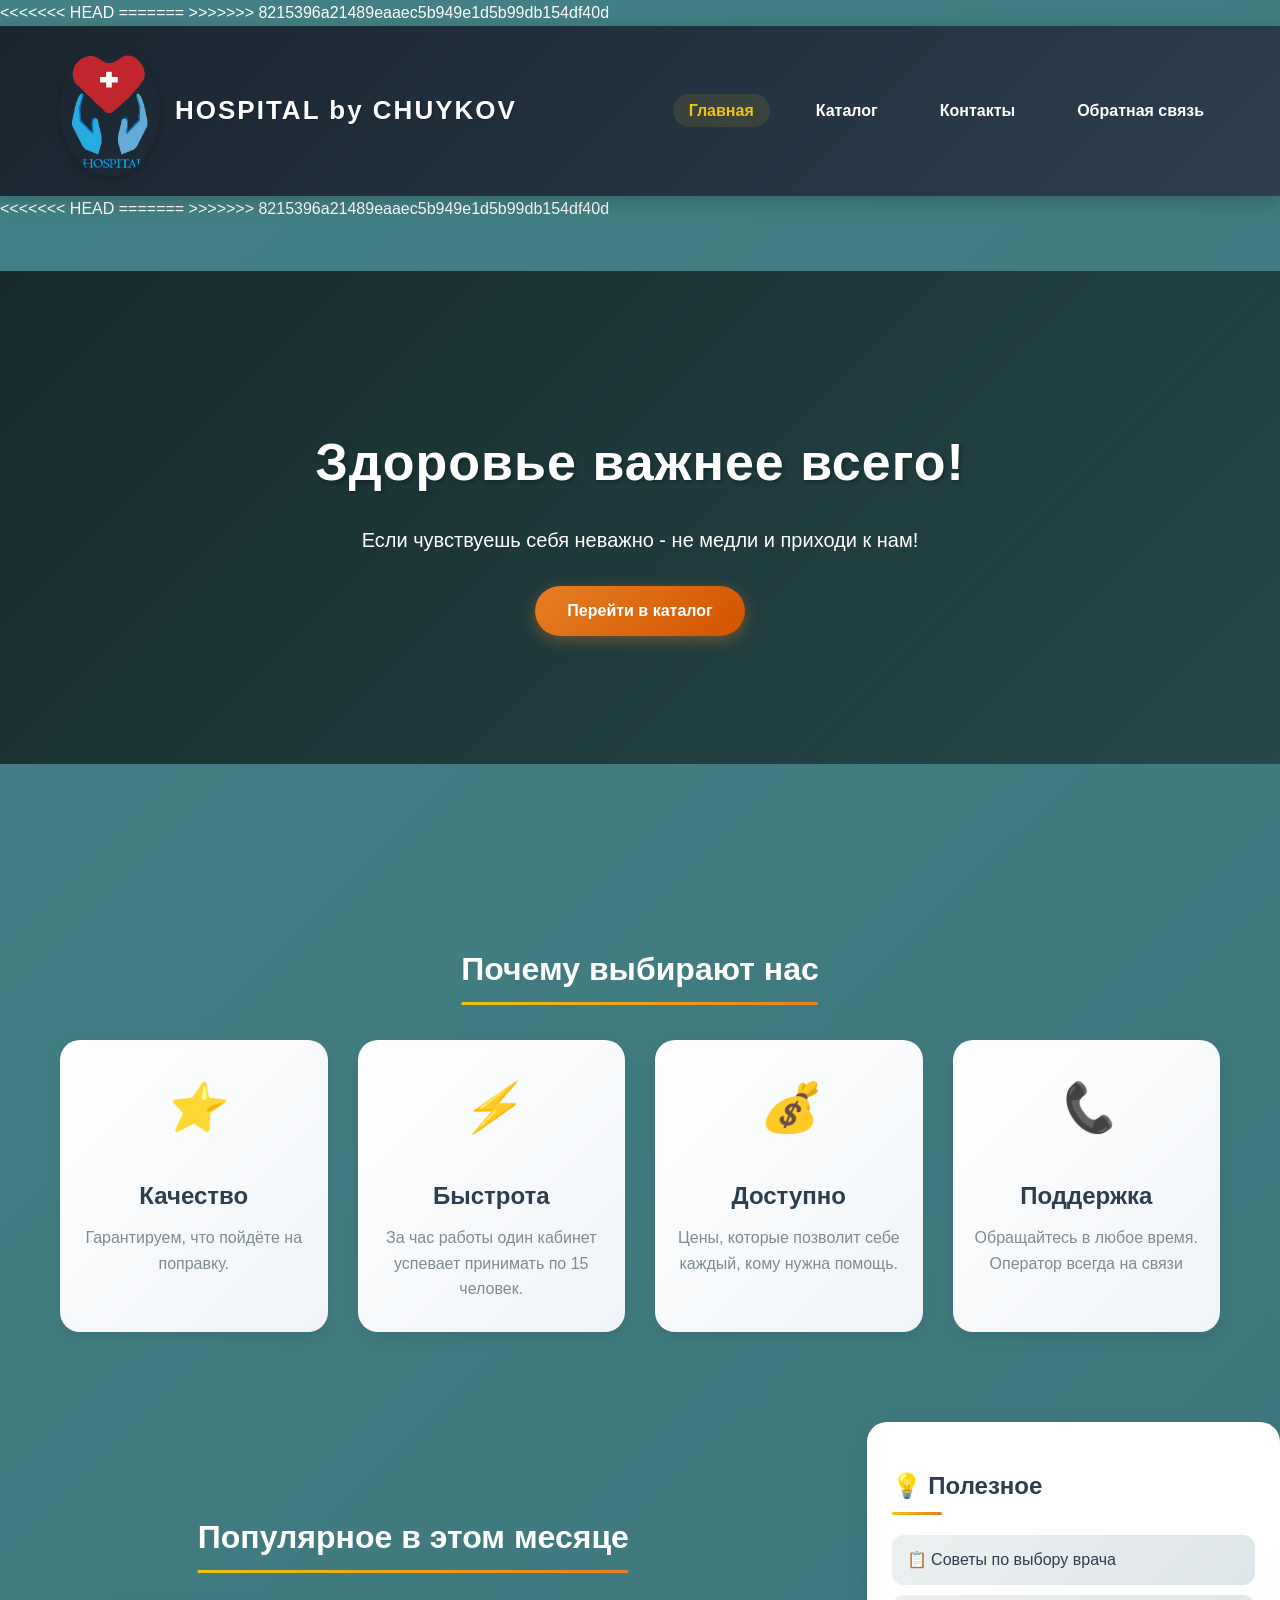
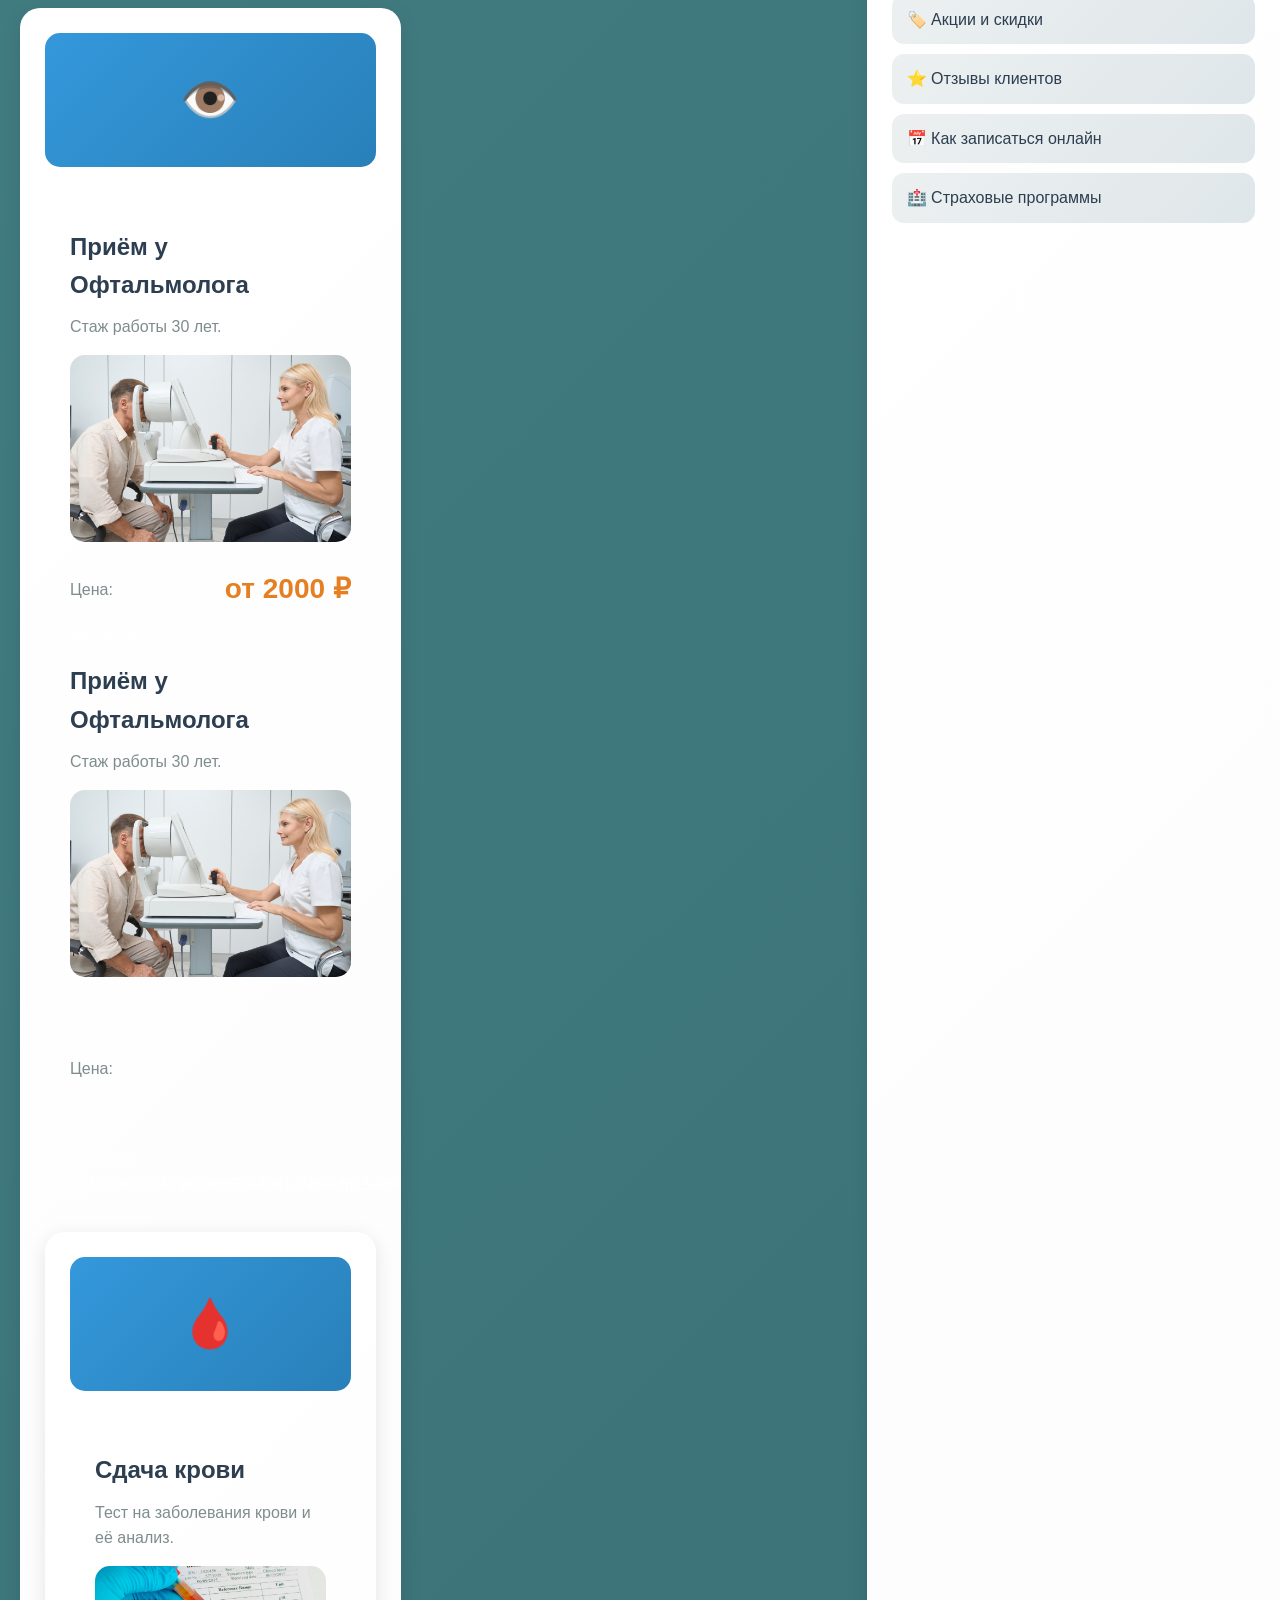
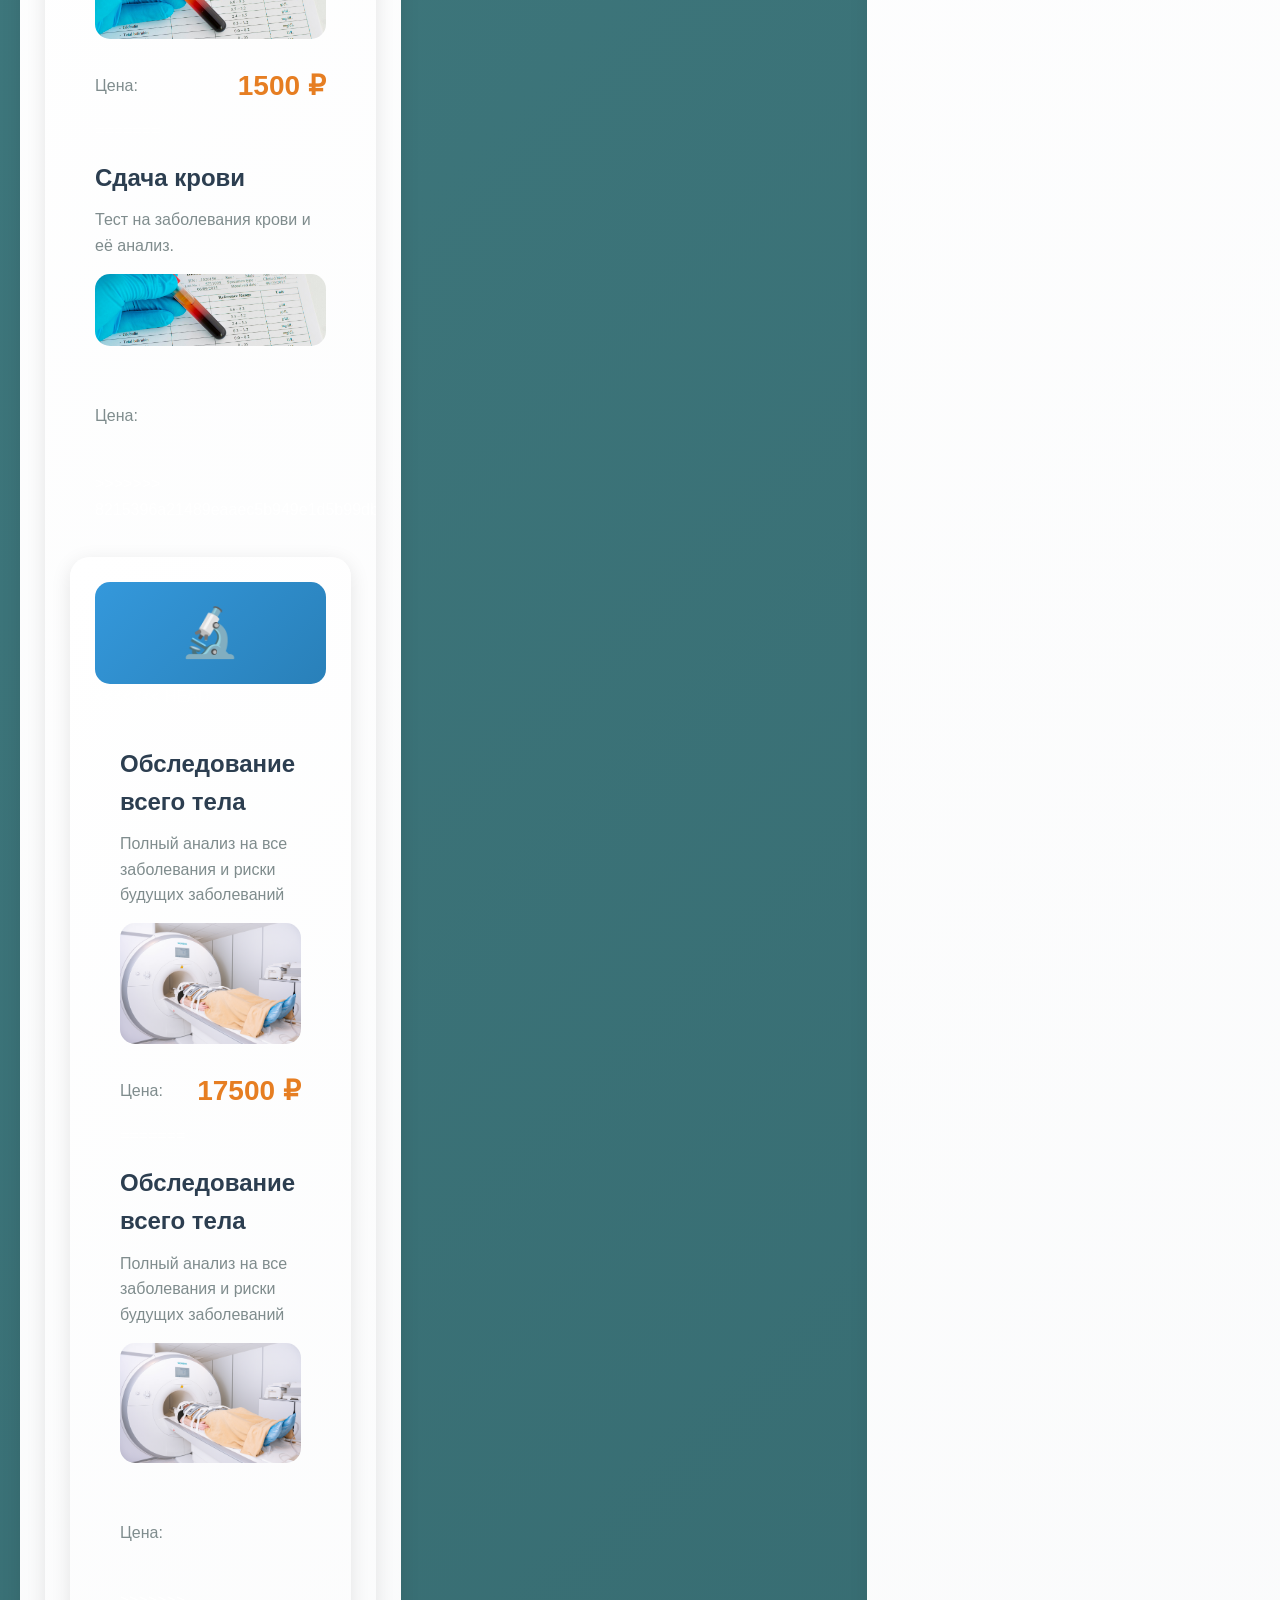
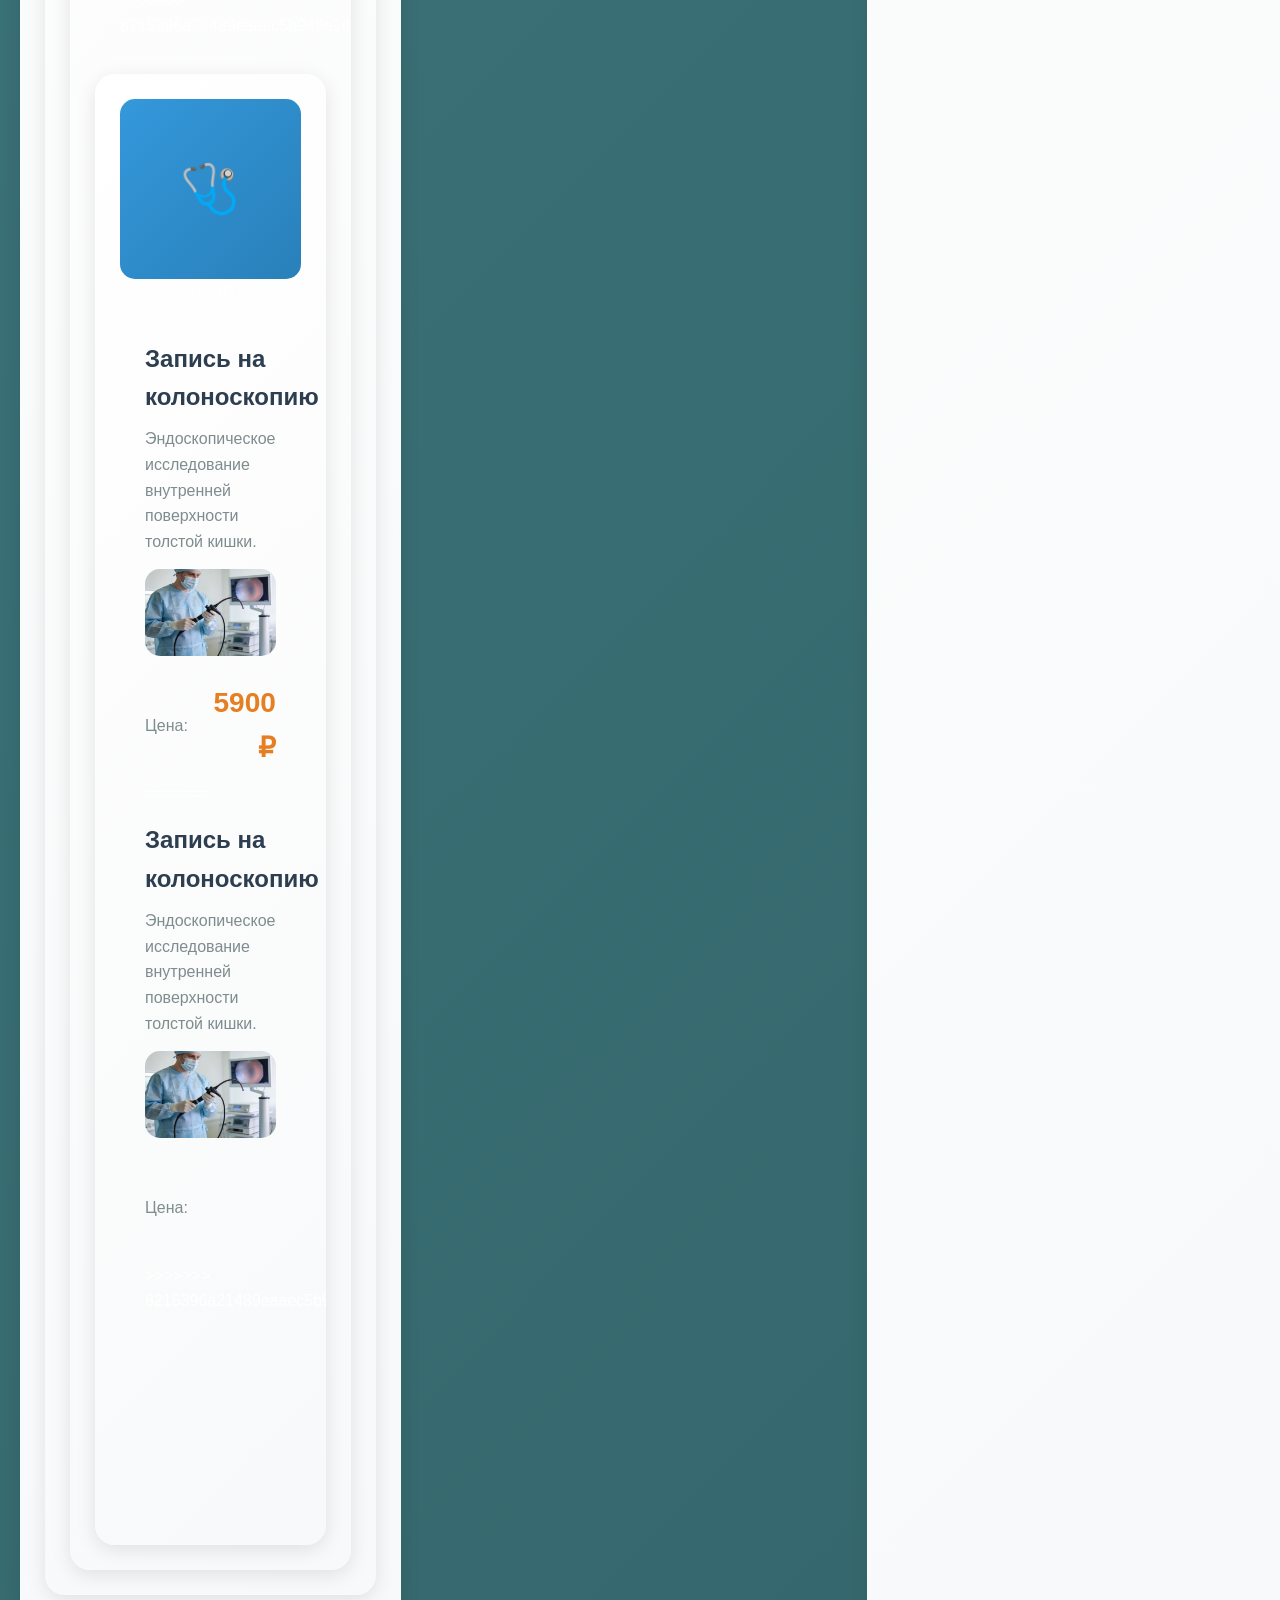
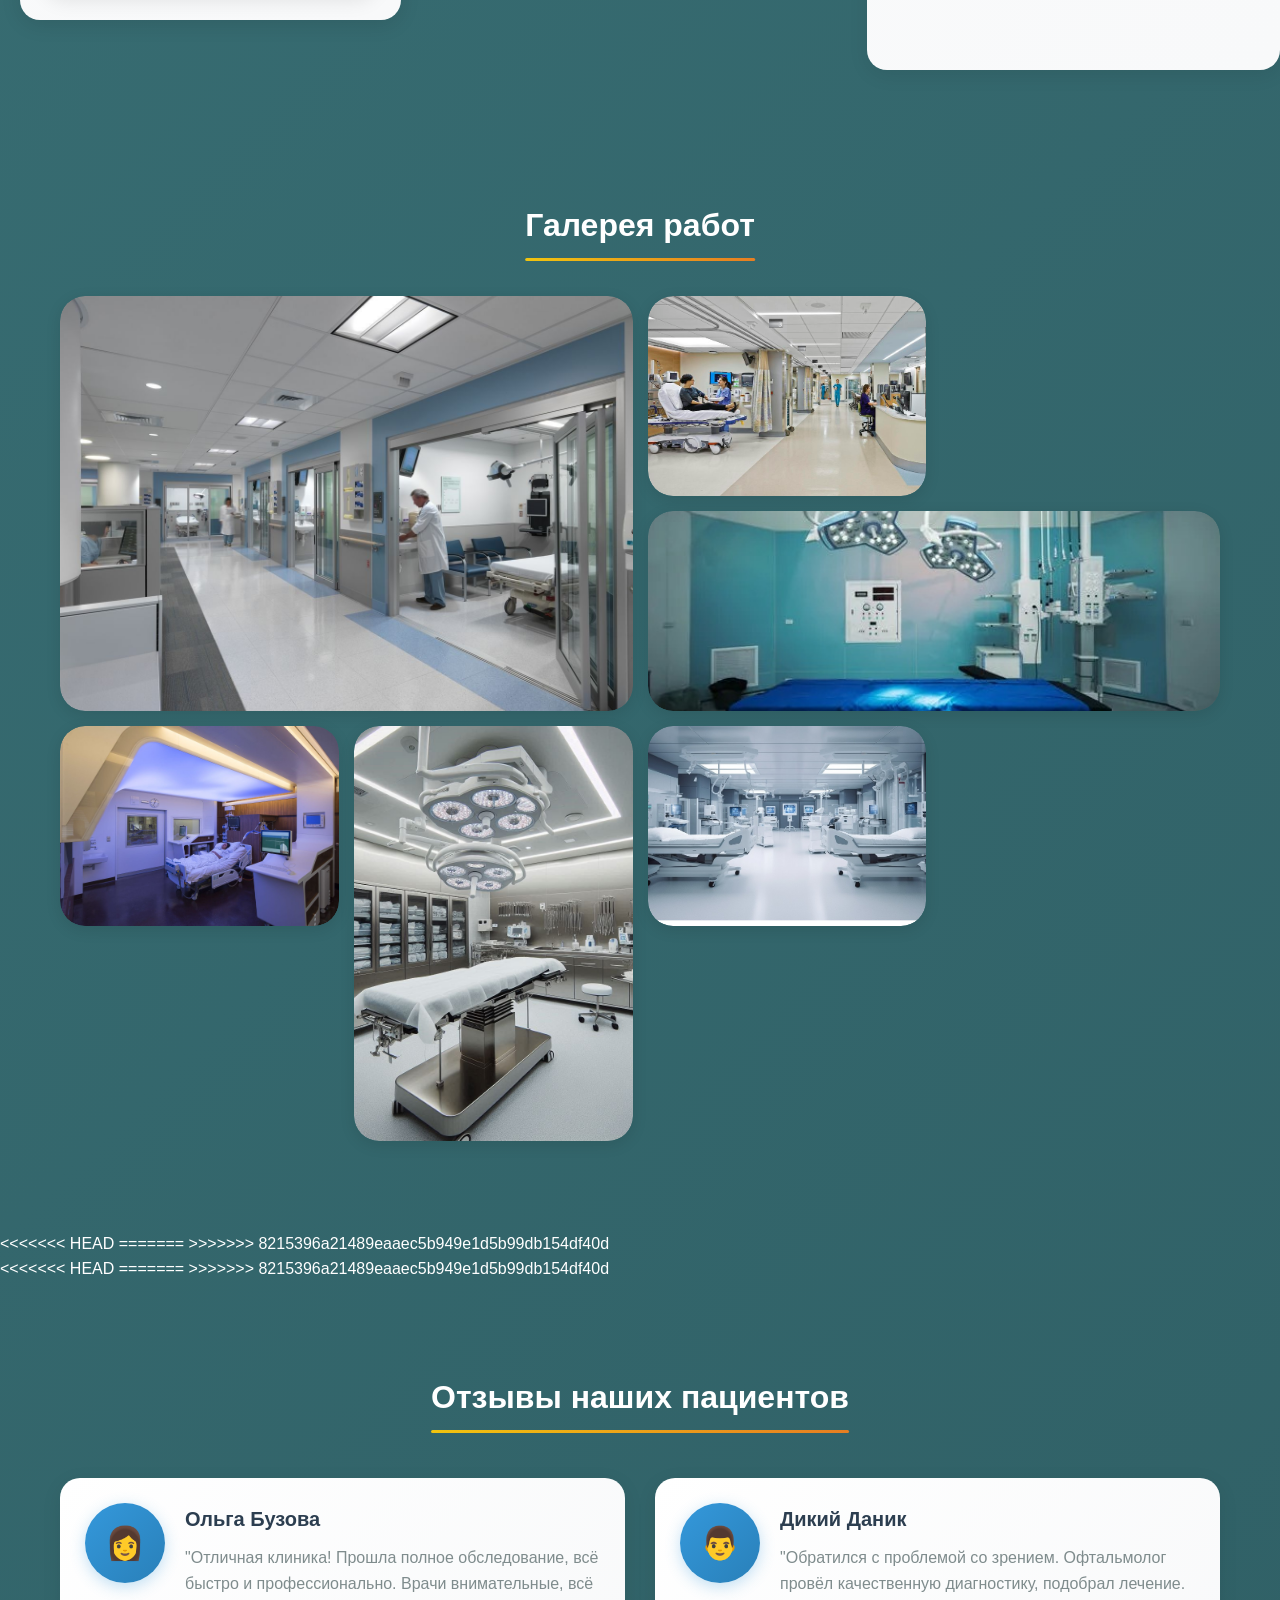
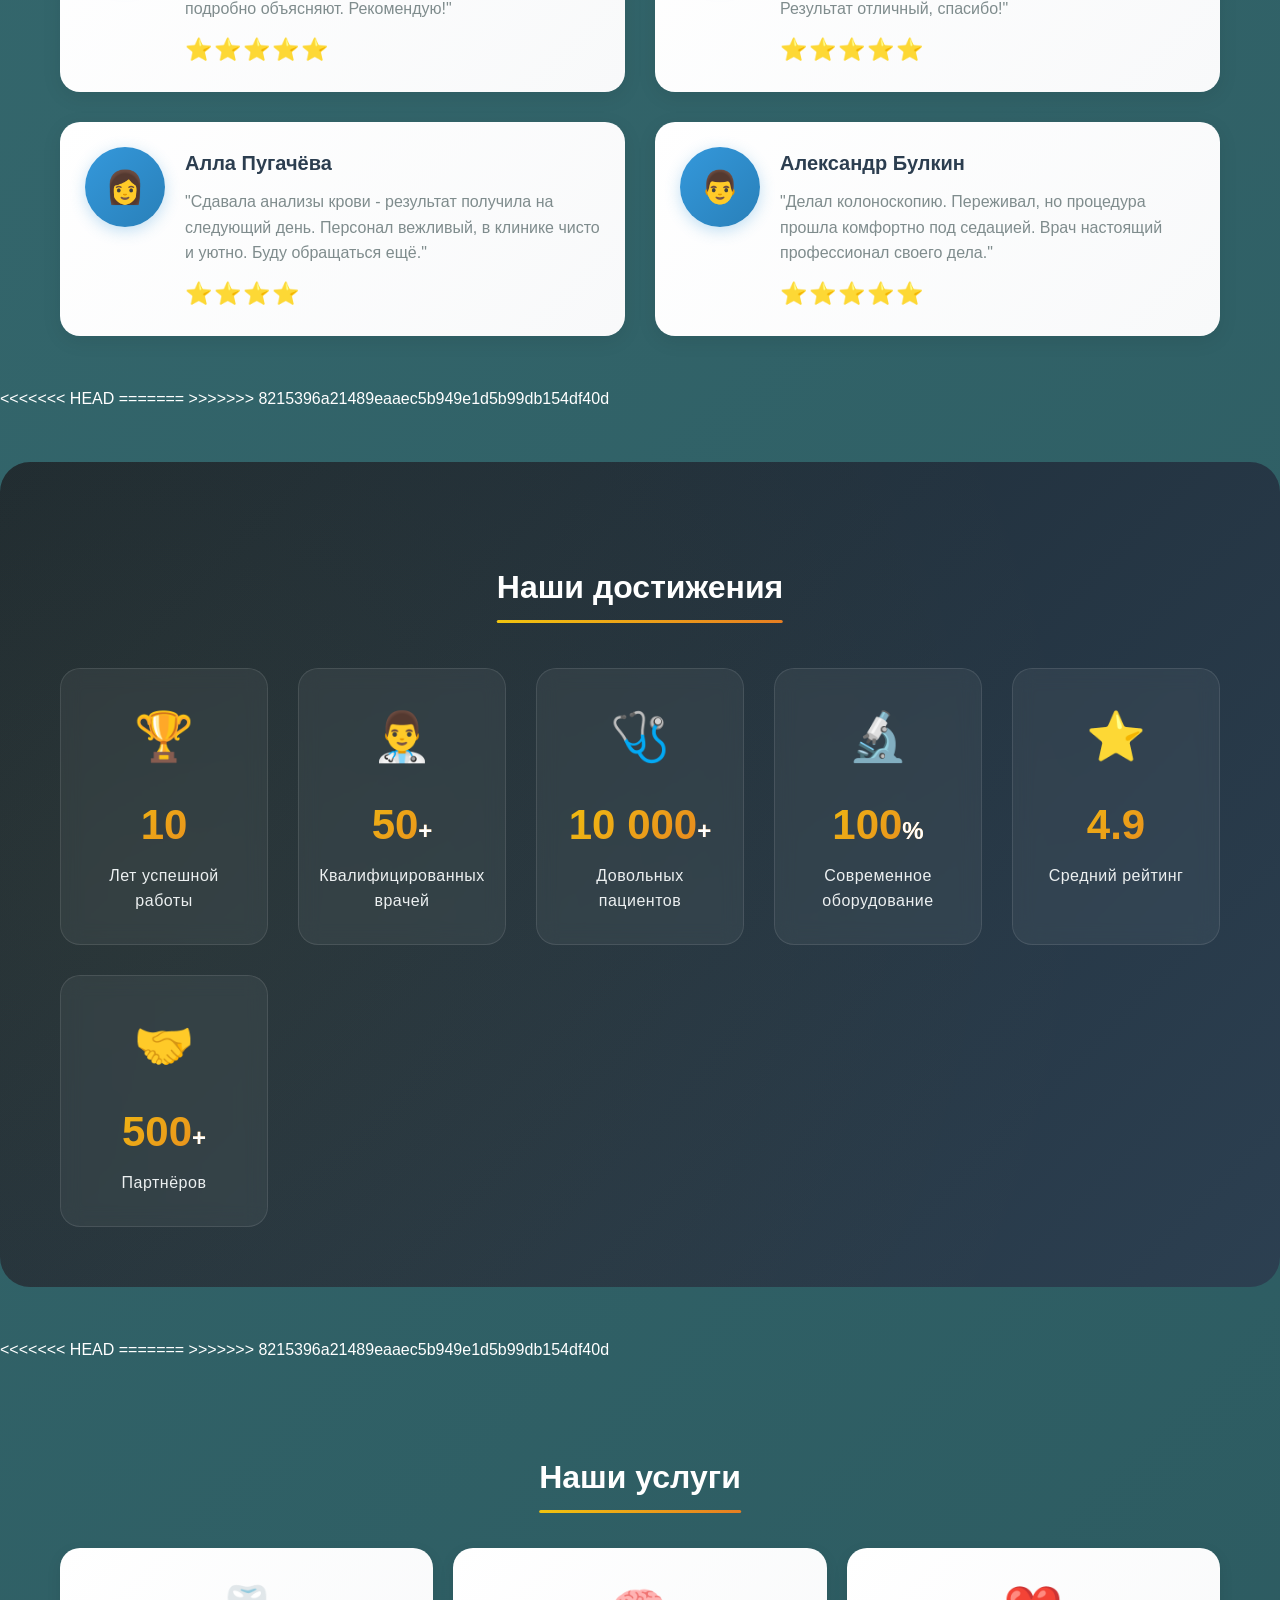
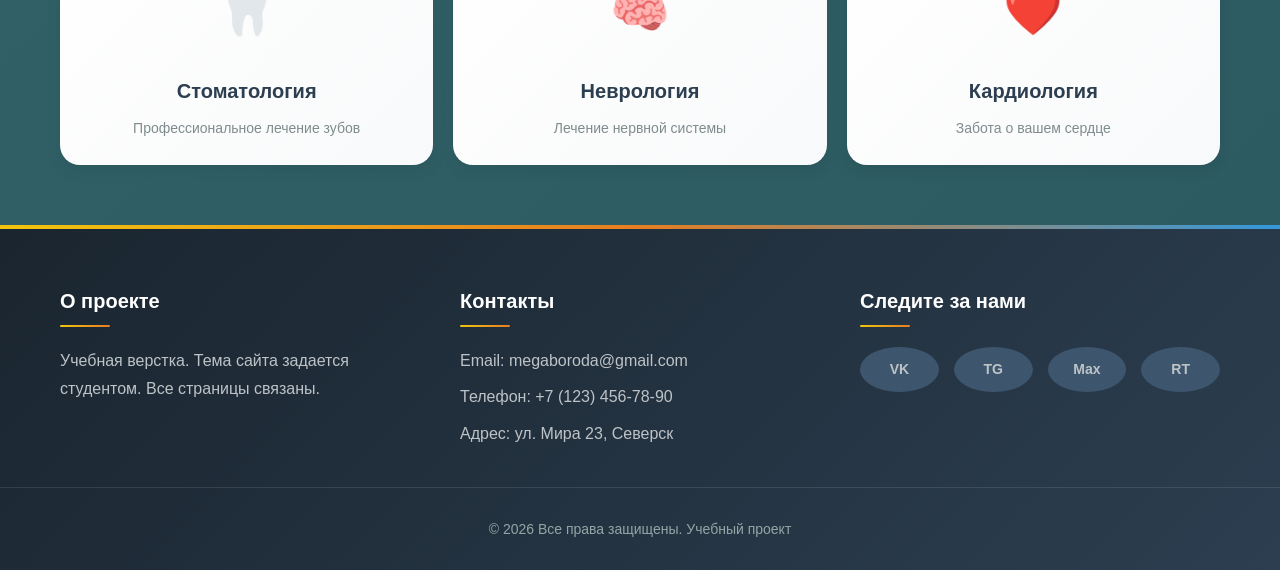
==== commit 5cbc4cfc: "ПР-7" ====
--- a/index.html
+++ b/index.html
@@ -4,7 +4,1001 @@
     <meta charset="UTF-8">
     <meta name="viewport" content="width=device-width, initial-scale=1.0, viewport-fit=cover">
     <title>Главная страница - HOSPITAL by CHUYKOV</title>
+<<<<<<< HEAD
     <link rel="stylesheet" href="style.css">
+=======
+    <style>
+        * {
+            margin: 0;
+            padding: 0;
+            box-sizing: border-box;
+        }
+
+        body {
+            font-family: 'Segoe UI', Tahoma, Geneva, Verdana, sans-serif;
+            font-size: 16px;
+            color: #ffffff;
+            background: linear-gradient(135deg, #448186 0%, #2c5a60 100%);
+            line-height: 1.6;
+        }
+
+        .container {
+            max-width: 1200px;
+            margin: 0 auto;
+            padding: 0 20px;
+        }
+
+        h1 {
+            font-size: 42px;
+            color: #ffffff;
+            text-align: center;
+            margin-top: 30px;
+            margin-bottom: 25px;
+            text-shadow: 2px 2px 4px rgba(0, 0, 0, 0.3);
+            letter-spacing: 1px;
+        }
+
+        .logo-name {
+            color: #ffffff;
+            text-decoration: none;
+        }
+
+        h2 {
+            font-size: 32px;
+            color: #ffffff;
+            text-align: center;
+            margin-top: 40px;
+            margin-bottom: 25px;
+            position: relative;
+            display: inline-block;
+            left: 50%;
+            transform: translateX(-50%);
+            white-space: nowrap;
+        }
+
+        h2::after {
+            content: '';
+            position: absolute;
+            bottom: -10px;
+            left: 0;
+            width: 100%;
+            height: 3px;
+            background: linear-gradient(90deg, #f1c40f, #e67e22);
+            border-radius: 2px;
+        }
+
+        h3 {
+            font-size: 24px;
+            color: #2c3e50;
+            margin-top: 15px;
+            margin-bottom: 10px;
+        }
+
+        h4 {
+            font-size: 18px;
+            color: #ecf0f1;
+            margin-top: 10px;
+            margin-bottom: 10px;
+        }
+
+        header {
+            background: linear-gradient(135deg, #1a252f 0%, #2c3e50 100%);
+            padding: 20px 0;
+            box-shadow: 0 5px 20px rgba(0, 0, 0, 0.2);
+            position: sticky;
+            top: 0;
+            z-index: 100;
+        }
+
+        header .container {
+            display: flex;
+            justify-content: space-between;
+            align-items: center;
+            flex-wrap: wrap;
+            gap: 20px;
+        }
+
+        .logo {
+            display: flex;
+            align-items: center;
+            gap: 15px;
+            text-decoration: none;
+            transition: transform 0.3s ease;
+        }
+
+        .logo:hover {
+            transform: scale(1.02);
+        }
+
+        .logo img {
+            border-radius: 50%;
+            box-shadow: 0 4px 10px rgba(0, 0, 0, 0.2);
+            transition: box-shadow 0.3s;
+        }
+
+        .logo img:hover {
+            box-shadow: 0 6px 15px rgba(0, 0, 0, 0.3);
+        }
+
+        .logo span {
+            font-size: 26px;
+            font-weight: bold;
+            color: white;
+            letter-spacing: 2px;
+            text-shadow: 1px 1px 2px rgba(0, 0, 0, 0.3);
+        }
+
+        nav ul {
+            display: flex;
+            list-style: none;
+            gap: 30px;
+            margin: 0;
+            padding: 0;
+        }
+
+        nav ul li a {
+            color: white;
+            text-decoration: none;
+            font-weight: 600;
+            font-size: 16px;
+            padding: 8px 16px;
+            border-radius: 25px;
+            transition: all 0.3s ease;
+            position: relative;
+        }
+
+        nav ul li a::before {
+            content: '';
+            position: absolute;
+            bottom: 0;
+            left: 50%;
+            transform: translateX(-50%);
+            width: 0;
+            height: 2px;
+            background: linear-gradient(90deg, #f1c40f, #e67e22);
+            transition: width 0.3s ease;
+            border-radius: 2px;
+        }
+
+        nav ul li a:hover::before {
+            width: 70%;
+        }
+
+        nav ul li a:hover {
+            color: #f1c40f;
+            background: rgba(255, 255, 255, 0.1);
+        }
+
+        nav ul li a.active {
+            color: #f1c40f;
+            background: rgba(241, 196, 15, 0.1);
+        }
+
+        .btn, button, .button {
+            display: inline-block;
+            background: linear-gradient(135deg, #3498db 0%, #2980b9 100%);
+            color: white;
+            padding: 12px 32px;
+            border: none;
+            border-radius: 50px;
+            text-decoration: none;
+            font-weight: bold;
+            font-size: 16px;
+            transition: all 0.3s ease;
+            box-shadow: 0 4px 15px rgba(52, 152, 219, 0.3);
+            cursor: pointer;
+            position: relative;
+            overflow: hidden;
+        }
+
+        .btn::before, button::before, .button::before {
+            content: '';
+            position: absolute;
+            top: 50%;
+            left: 50%;
+            width: 0;
+            height: 0;
+            border-radius: 50%;
+            background: rgba(255, 255, 255, 0.3);
+            transform: translate(-50%, -50%);
+            transition: width 0.5s, height 0.5s;
+        }
+
+        .btn:hover::before, button:hover::before, .button:hover::before {
+            width: 300px;
+            height: 300px;
+        }
+
+        .btn:hover, button:hover, .button:hover {
+            background: linear-gradient(135deg, #2980b9 0%, #1f6d9e 100%);
+            box-shadow: 0 6px 20px rgba(52, 152, 219, 0.4);
+            transform: translateY(-2px);
+        }
+
+        .btn:active, button:active, .button:active {
+            transform: translateY(0);
+        }
+
+        /* ========== СЕТКА КАТАЛОГА НА GRID ========== */
+        .cards-grid {
+            display: grid;
+            grid-template-columns: repeat(auto-fill, minmax(280px, 1fr));
+            gap: 30px;
+        }
+
+        .product-card {
+            display: flex;
+            flex-direction: column;
+            background: linear-gradient(135deg, #ffffff 0%, #f8f9fa 100%);
+            border-radius: 20px;
+            overflow: hidden;
+            transition: all 0.3s ease;
+            box-shadow: 0 5px 20px rgba(0, 0, 0, 0.1);
+            height: 100%;
+            margin-bottom: 0;
+            padding: 25px;
+        }
+
+        .product-card:hover {
+            transform: translateY(-10px);
+            box-shadow: 0 15px 35px rgba(0, 0, 0, 0.15);
+        }
+
+        .product-card .card-content {
+            flex: 1;
+            display: flex;
+            flex-direction: column;
+        }
+
+        .product-card .price {
+            margin-top: auto;
+        }
+
+        .card-img {
+            height: 180px;
+            background: linear-gradient(135deg, #3498db, #2980b9);
+            display: flex;
+            align-items: center;
+            justify-content: center;
+            color: white;
+            font-size: 48px;
+            border-radius: 15px;
+            transition: all 0.3s ease;
+        }
+
+        .product-card:hover .card-img {
+            transform: scale(1.02);
+        }
+
+        .price {
+            font-size: 28px;
+            font-weight: bold;
+            color: #e67e22;
+            margin: 15px 0;
+        }
+
+        /* ========== СЕТКА ПРЕИМУЩЕСТВ НА GRID ========== */
+        .feature-card {
+            background: linear-gradient(135deg, #ffffff 0%, #f0f4f8 100%);
+            padding: 30px 20px;
+            border-radius: 20px;
+            text-align: center;
+            box-shadow: 0 5px 15px rgba(0, 0, 0, 0.08);
+            transition: all 0.3s ease;
+            cursor: pointer;
+        }
+
+        .feature-card:hover {
+            transform: translateY(-5px);
+            box-shadow: 0 10px 30px rgba(0, 0, 0, 0.12);
+        }
+
+        .feature-card i {
+            font-size: 48px;
+            margin-bottom: 15px;
+            display: inline-block;
+        }
+
+        .feature-card h3 {
+            color: #2c3e50;
+            margin-bottom: 10px;
+        }
+
+        .feature-card p {
+            color: #7f8c8d;
+        }
+
+        .features-grid {
+            display: grid;
+            grid-template-columns: repeat(auto-fit, minmax(250px, 1fr));
+            gap: 30px;
+            margin-top: 20px;
+        }
+
+        .features-grid .feature-card {
+            flex: none;
+            min-width: auto;
+            max-width: none;
+            margin-bottom: 0;
+        }
+
+        /* ========== ГАЛЕРЕЯ НА GRID С ЗАКРУГЛЕНИЯМИ ========== */
+        .gallery-grid {
+            display: grid;
+            grid-template-columns: repeat(4, 1fr);
+            grid-auto-rows: 200px;
+            gap: 15px;
+            margin-top: 20px;
+        }
+
+        .gallery-item {
+            border-radius: 25px;
+            overflow: hidden;
+            box-shadow: 0 4px 15px rgba(0, 0, 0, 0.1);
+            transition: all 0.3s ease;
+            position: relative;
+        }
+
+        .gallery-item:hover {
+            transform: scale(1.02);
+            box-shadow: 0 8px 25px rgba(0, 0, 0, 0.2);
+        }
+
+        .gallery-item img {
+            width: 100%;
+            height: 100%;
+            object-fit: cover;
+            object-position: center;
+            display: block;
+            border-radius: 25px;
+            transition: all 0.3s ease;
+        }
+
+        .gallery-item:hover img {
+            transform: scale(1.05);
+        }
+
+        /* ===== РАЗМЕРЫ ЭЛЕМЕНТОВ ===== */
+        .gallery-item-1 {
+            grid-column: span 2;
+            grid-row: span 2;
+        }
+
+        .gallery-item-2 {
+            grid-column: span 1;
+            grid-row: span 1;
+        }
+
+        .gallery-item-3 {
+            grid-column: span 2;
+            grid-row: span 1;
+        }
+
+        .gallery-item-4 {
+            grid-column: span 1;
+            grid-row: span 1;
+        }
+
+        .gallery-item-5 {
+            grid-column: span 1;
+            grid-row: span 2;
+        }
+
+        .gallery-item-6 {
+            grid-column: span 1;
+            grid-row: span 1;
+        }
+
+        /* ========== ПОПУЛЯРНОЕ НА GRID ========== */
+        .popular-grid {
+            display: grid;
+            grid-template-columns: repeat(auto-fill, minmax(260px, 1fr));
+            gap: 25px;
+            margin-top: 20px;
+        }
+
+        /* ========== HERO ========== */
+        .hero {
+            background: linear-gradient(135deg, rgba(0,0,0,0.7) 0%, rgba(0,0,0,0.4) 100%), url('https://via.placeholder.com/1920x600/448186/ffffff?text=Hospital+Hero');
+            background-size: cover;
+            background-position: center;
+            background-attachment: fixed;
+            padding: 120px 0;
+            text-align: center;
+            position: relative;
+        }
+
+        .hero h1 {
+            font-size: 52px;
+            margin-bottom: 20px;
+            animation: fadeInUp 1s ease;
+        }
+
+        .hero p {
+            font-size: 20px;
+            margin-bottom: 30px;
+            animation: fadeInUp 1s ease 0.2s backwards;
+        }
+
+        .hero .btn {
+            animation: fadeInUp 1s ease 0.4s backwards;
+            background: linear-gradient(135deg, #e67e22 0%, #d35400 100%);
+            box-shadow: 0 4px 15px rgba(230, 126, 34, 0.4);
+        }
+
+        .hero .btn:hover {
+            background: linear-gradient(135deg, #d35400 0%, #b84300 100%);
+        }
+
+        @keyframes fadeInUp {
+            from {
+                opacity: 0;
+                transform: translateY(30px);
+            }
+            to {
+                opacity: 1;
+                transform: translateY(0);
+            }
+        }
+
+        section {
+            margin-top: 50px;
+            margin-bottom: 50px;
+        }
+
+        /* ========== ПОДВАЛ ========== */
+        footer {
+            background: linear-gradient(135deg, #1a252f 0%, #2c3e50 100%);
+            padding: 50px 0 30px;
+            margin-top: 60px;
+            position: relative;
+        }
+
+        footer::before {
+            content: '';
+            position: absolute;
+            top: 0;
+            left: 0;
+            right: 0;
+            height: 4px;
+            background: linear-gradient(90deg, #f1c40f, #e67e22, #3498db);
+        }
+
+        footer .container {
+            display: flex;
+            justify-content: space-between;
+            flex-wrap: wrap;
+            gap: 40px;
+        }
+
+        .footer-col {
+            flex: 1;
+            min-width: 220px;
+        }
+
+        .footer-col h4 {
+            color: white;
+            margin-bottom: 20px;
+            font-size: 20px;
+            position: relative;
+            padding-bottom: 10px;
+        }
+
+        .footer-col h4::after {
+            content: '';
+            position: absolute;
+            bottom: 0;
+            left: 0;
+            width: 50px;
+            height: 2px;
+            background: linear-gradient(90deg, #f1c40f, #e67e22);
+            border-radius: 2px;
+        }
+
+        .footer-col p, .footer-col a {
+            color: #bdc3c7;
+            text-decoration: none;
+            line-height: 1.8;
+            transition: all 0.3s ease;
+            display: block;
+            margin-bottom: 8px;
+        }
+
+        .footer-col a:hover {
+            color: #f1c40f;
+            transform: translateX(5px);
+        }
+
+        /* ========== СОЦСЕТИ В ПОДВАЛЕ — GRID ========== */
+        .social-grid {
+            display: grid;
+            grid-template-columns: repeat(2, 1fr);
+            gap: 10px;
+            margin-top: 10px;
+        }
+
+        .social-grid a {
+            background-color: #3d566e;
+            padding: 10px 12px;
+            text-align: center;
+            border-radius: 8px;
+            color: #ecf0f1;
+            text-decoration: none;
+            font-weight: 600;
+            font-size: 14px;
+            transition: all 0.3s ease;
+        }
+
+        .social-grid a:hover {
+            background: linear-gradient(135deg, #f1c40f, #e67e22);
+            color: #2c3e50;
+            transform: translateY(-3px);
+            box-shadow: 0 4px 15px rgba(241, 196, 15, 0.3);
+        }
+
+        .copyright {
+            text-align: center;
+            padding-top: 30px;
+            margin-top: 30px;
+            border-top: 1px solid rgba(255, 255, 255, 0.1);
+            font-size: 14px;
+            color: #95a5a6;
+            width: 100%;
+        }
+
+        ul {
+            list-style: none;
+        }
+
+        html {
+            scroll-behavior: smooth;
+        }
+
+        ::selection {
+            background: #f1c40f;
+            color: #2c3e50;
+        }
+
+        ::-webkit-scrollbar {
+            width: 10px;
+        }
+
+        ::-webkit-scrollbar-track {
+            background: #2c3e50;
+        }
+
+        ::-webkit-scrollbar-thumb {
+            background: linear-gradient(135deg, #3498db, #2980b9);
+            border-radius: 5px;
+        }
+
+        ::-webkit-scrollbar-thumb:hover {
+            background: linear-gradient(135deg, #2980b9, #1f6d9e);
+        }
+
+        .product-card img {
+            width: 100%;
+            border-radius: 15px;
+            margin: 15px 0;
+        }
+
+        /* ============================================================ */
+        /* ========== НОВЫЕ СТИЛИ ДЛЯ ЗАДАНИЯ ========== */
+        /* ============================================================ */
+
+        /* 1. Основной макет главной страницы через grid-areas */
+        .page-layout {
+            display: grid;
+            grid-template-areas:
+                "hero hero"
+                "features features"
+                "popular sidebar"
+                "gallery gallery";
+            grid-template-columns: 2fr 1fr;
+            gap: 40px;
+        }
+
+        .hero-section { grid-area: hero; }
+        .features-section { grid-area: features; }
+        .popular-section { grid-area: popular; }
+        .sidebar-section { grid-area: sidebar; }
+        .gallery-section { grid-area: gallery; }
+
+        /* Стили для сайдбара */
+        .sidebar-section {
+            background: linear-gradient(135deg, #ffffff 0%, #f8f9fa 100%);
+            padding: 30px 25px;
+            border-radius: 20px;
+            box-shadow: 0 5px 20px rgba(0, 0, 0, 0.08);
+        }
+
+        .sidebar-section h3 {
+            color: #2c3e50;
+            font-size: 24px;
+            margin-bottom: 20px;
+            position: relative;
+            padding-bottom: 10px;
+        }
+
+        .sidebar-section h3::after {
+            content: '';
+            position: absolute;
+            bottom: 0;
+            left: 0;
+            width: 50px;
+            height: 3px;
+            background: linear-gradient(90deg, #f1c40f, #e67e22);
+            border-radius: 2px;
+        }
+
+        .sidebar-section ul {
+            list-style: none;
+            padding: 0;
+        }
+
+        .sidebar-section ul li {
+            padding: 12px 15px;
+            margin-bottom: 10px;
+            background: linear-gradient(135deg, #ecf0f1, #dfe6e9);
+            border-radius: 12px;
+            color: #2c3e50;
+            font-weight: 500;
+            transition: all 0.3s ease;
+            cursor: pointer;
+        }
+
+        .sidebar-section ul li:hover {
+            transform: translateX(5px);
+            background: linear-gradient(135deg, #f1c40f, #e67e22);
+            color: white;
+            box-shadow: 0 4px 15px rgba(241, 196, 15, 0.3);
+        }
+
+        /* 2. Адаптация макета под мобильные устройства */
+        @media (max-width: 768px) {
+            .page-layout {
+                grid-template-areas:
+                    "hero"
+                    "features"
+                    "popular"
+                    "sidebar"
+                    "gallery";
+                grid-template-columns: 1fr;
+                gap: 30px;
+            }
+        }
+
+        /* 3. Вложенная сетка внутри карточки */
+        .product-details {
+            display: grid;
+            grid-template-columns: 1fr auto;
+            align-items: center;
+            margin: 10px 0;
+            gap: 10px;
+        }
+
+        .product-details .label {
+            color: #7f8c8d;
+            font-weight: 500;
+        }
+
+        .product-details .price {
+            margin: 0;
+            text-align: right;
+        }
+
+        /* 4. Сетка для иконок соцсетей с равномерным распределением */
+        .social-links {
+            display: grid;
+            grid-template-columns: repeat(4, 1fr);
+            gap: 15px;
+            margin-top: 15px;
+        }
+
+        .social-icon {
+            background-color: #3d566e;
+            padding: 10px;
+            text-align: center;
+            border-radius: 50%;
+            transition: all 0.3s ease;
+            color: #ecf0f1;
+            text-decoration: none;
+            font-weight: 600;
+            font-size: 14px;
+        }
+
+        .social-icon:hover {
+            background: linear-gradient(135deg, #f1c40f, #e67e22);
+            color: #2c3e50;
+            transform: translateY(-3px) scale(1.05);
+            box-shadow: 0 4px 15px rgba(241, 196, 15, 0.3);
+        }
+
+        /* 5. Галерея-сетка с разными пропорциями (макет Pinterest) - УЛУЧШЕННАЯ ВЕРСИЯ */
+        .achievements {
+            background: linear-gradient(135deg, rgba(26, 37, 47, 0.95) 0%, rgba(44, 62, 80, 0.95) 100%);
+            padding: 60px 0;
+            margin: 50px 0;
+            border-radius: 30px;
+            position: relative;
+            overflow: hidden;
+        }
+
+        .achievements::before {
+            content: '';
+            position: absolute;
+            top: -50%;
+            left: -50%;
+            width: 200%;
+            height: 200%;
+            background: radial-gradient(circle at 30% 50%, rgba(241, 196, 15, 0.05) 0%, transparent 50%);
+            animation: rotateGlow 20s linear infinite;
+        }
+
+        @keyframes rotateGlow {
+            0% { transform: rotate(0deg); }
+            100% { transform: rotate(360deg); }
+        }
+
+        .achievements h2 {
+            position: relative;
+            z-index: 1;
+        }
+
+        .achievements-grid {
+            display: grid;
+            grid-template-columns: repeat(auto-fit, minmax(200px, 1fr));
+            gap: 30px;
+            margin-top: 30px;
+            position: relative;
+            z-index: 1;
+        }
+
+        .achievement-item {
+            background: rgba(255, 255, 255, 0.05);
+            backdrop-filter: blur(10px);
+            border: 1px solid rgba(255, 255, 255, 0.1);
+            border-radius: 20px;
+            padding: 30px 20px;
+            text-align: center;
+            transition: all 0.4s cubic-bezier(0.175, 0.885, 0.32, 1.275);
+            cursor: default;
+            position: relative;
+            overflow: hidden;
+        }
+
+        .achievement-item::before {
+            content: '';
+            position: absolute;
+            top: 0;
+            left: 0;
+            right: 0;
+            bottom: 0;
+            background: linear-gradient(135deg, rgba(241, 196, 15, 0.1), rgba(230, 126, 34, 0.05));
+            opacity: 0;
+            transition: opacity 0.4s ease;
+        }
+
+        .achievement-item:hover::before {
+            opacity: 1;
+        }
+
+        .achievement-item:hover {
+            transform: translateY(-10px) scale(1.02);
+            border-color: rgba(241, 196, 15, 0.3);
+            box-shadow: 0 20px 60px rgba(0, 0, 0, 0.3);
+        }
+
+        .achievement-item .icon {
+            font-size: 48px;
+            margin-bottom: 15px;
+            display: inline-block;
+            animation: float 3s ease-in-out infinite;
+        }
+
+        .achievement-item:nth-child(2) .icon { animation-delay: 0.5s; }
+        .achievement-item:nth-child(3) .icon { animation-delay: 1s; }
+        .achievement-item:nth-child(4) .icon { animation-delay: 1.5s; }
+        .achievement-item:nth-child(5) .icon { animation-delay: 2s; }
+        .achievement-item:nth-child(6) .icon { animation-delay: 2.5s; }
+
+        @keyframes float {
+            0%, 100% { transform: translateY(0); }
+            50% { transform: translateY(-10px); }
+        }
+
+        .achievement-item .number {
+            display: block;
+            font-size: 42px;
+            font-weight: 800;
+            background: linear-gradient(135deg, #f1c40f, #e67e22);
+            -webkit-background-clip: text;
+            -webkit-text-fill-color: transparent;
+            background-clip: text;
+            margin-bottom: 5px;
+            font-family: 'Segoe UI', Tahoma, Geneva, Verdana, sans-serif;
+        }
+
+        .achievement-item .label {
+            display: block;
+            color: #ecf0f1;
+            font-size: 16px;
+            font-weight: 500;
+            letter-spacing: 0.5px;
+        }
+
+        .achievement-item .suffix {
+            font-size: 24px;
+            -webkit-text-fill-color: initial;
+        }
+
+        /* 6. Комбинирование Grid и Flexbox на одном уровне */
+        .gallery-card {
+            display: flex;
+            flex-direction: column;
+            align-items: center;
+            text-align: center;
+            background: linear-gradient(135deg, #ffffff 0%, #f8f9fa 100%);
+            padding: 25px;
+            border-radius: 20px;
+            box-shadow: 0 5px 15px rgba(0, 0, 0, 0.08);
+            transition: all 0.3s ease;
+        }
+
+        .gallery-card:hover {
+            transform: translateY(-5px);
+            box-shadow: 0 10px 30px rgba(0, 0, 0, 0.12);
+        }
+
+        .gallery-card .card-icon {
+            font-size: 48px;
+            margin-bottom: 15px;
+        }
+
+        .gallery-card h4 {
+            color: #2c3e50;
+            font-size: 20px;
+            margin-bottom: 10px;
+        }
+
+        .gallery-card p {
+            color: #7f8c8d;
+            font-size: 14px;
+        }
+
+        .gallery-grid-combo {
+            display: grid;
+            grid-template-columns: repeat(3, 1fr);
+            gap: 20px;
+            margin-top: 20px;
+        }
+
+        /* 7. Оптимизация сетки каталога с помощью auto-fit */
+        .cards-grid {
+            display: grid;
+            grid-template-columns: repeat(auto-fit, minmax(280px, 1fr));
+            gap: 30px;
+        }
+
+        /* 8. Блок отзывов с grid-template-areas */
+        .reviews-grid {
+            display: grid;
+            grid-template-columns: 1fr 1fr;
+            gap: 30px;
+            margin-top: 30px;
+        }
+
+        .review-item {
+            display: grid;
+            grid-template-areas:
+                "photo name"
+                "photo review"
+                "photo rating";
+            grid-template-columns: 80px 1fr;
+            gap: 10px 20px;
+            background: linear-gradient(135deg, #ffffff 0%, #f8f9fa 100%);
+            padding: 25px;
+            border-radius: 20px;
+            box-shadow: 0 5px 20px rgba(0, 0, 0, 0.08);
+            transition: all 0.3s ease;
+        }
+
+        .review-item:hover {
+            transform: translateY(-5px);
+            box-shadow: 0 10px 35px rgba(0, 0, 0, 0.12);
+        }
+
+        .review-photo {
+            grid-area: photo;
+            width: 80px;
+            height: 80px;
+            border-radius: 50%;
+            background: linear-gradient(135deg, #3498db, #2980b9);
+            display: flex;
+            align-items: center;
+            justify-content: center;
+            font-size: 32px;
+            color: white;
+            box-shadow: 0 4px 15px rgba(52, 152, 219, 0.3);
+        }
+
+        .review-name {
+            grid-area: name;
+            font-size: 20px;
+            color: #2c3e50;
+            font-weight: bold;
+            margin: 0;
+            display: flex;
+            align-items: center;
+        }
+
+        .review-text {
+            grid-area: review;
+            color: #7f8c8d;
+            font-size: 16px;
+            margin: 0;
+            line-height: 1.6;
+        }
+
+        .review-rating {
+            grid-area: rating;
+            font-size: 22px;
+            color: #f1c40f;
+            letter-spacing: 2px;
+        }
+
+        /* Адаптация для телефонов */
+        @media (max-width: 480px) {
+            .review-item {
+                grid-template-areas:
+                    "photo name"
+                    "review review"
+                    "rating rating";
+                grid-template-columns: 60px 1fr;
+                gap: 10px;
+            }
+
+            .review-photo {
+                width: 60px;
+                height: 60px;
+                font-size: 24px;
+            }
+
+            .review-name {
+                font-size: 18px;
+            }
+
+            .review-text {
+                font-size: 14px;
+            }
+
+            .review-rating {
+                font-size: 18px;
+            }
+
+            .gallery-grid-combo {
+                grid-template-columns: 1fr;
+            }
+
+            .achievement-item .number {
+                font-size: 32px;
+            }
+
+            .achievement-item .icon {
+                font-size: 36px;
+            }
+
+            .achievements {
+                padding: 40px 15px;
+                border-radius: 20px;
+            }
+
+            .social-links {
+                grid-template-columns: repeat(2, 1fr);
+            }
+        }
+    </style>
+>>>>>>> 8215396a21489eaaec5b949e1d5b99db154df40d
 </head>
 <body>
     <header>
@@ -29,6 +1023,10 @@
         </div>
     </header>
 
+<<<<<<< HEAD
+=======
+    <!-- ОБЕРНУЛИ ВЕСЬ КОНТЕНТ В page-layout -->
+>>>>>>> 8215396a21489eaaec5b949e1d5b99db154df40d
     <main class="page-layout">
         <!-- Hero секция -->
         <section class="hero-section hero">
@@ -75,6 +1073,7 @@
                 <div class="popular-grid">
                     <div class="product-card">
                         <div class="card-img">👁️</div>
+<<<<<<< HEAD
                         <div class="card-content">
                             <h3>Приём у Офтальмолога</h3>
                             <p>Стаж работы 30 лет.</p>
@@ -83,10 +1082,19 @@
                                 <span class="label">Цена:</span>
                                 <span class="price">от 2000 ₽</span>
                             </div>
+=======
+                        <h3>Приём у Офтальмолога</h3>
+                        <p>Стаж работы 30 лет.</p>
+                        <img src="офтальмолог2.jpg" alt="Приём у Офтальмолога">
+                        <div class="product-details">
+                            <span class="label">Цена:</span>
+                            <span class="price">от 2000 ₽</span>
+>>>>>>> 8215396a21489eaaec5b949e1d5b99db154df40d
                         </div>
                     </div>
                     <div class="product-card">
                         <div class="card-img">🩸</div>
+<<<<<<< HEAD
                         <div class="card-content">
                             <h3>Сдача крови</h3>
                             <p>Тест на заболевания крови и её анализ.</p>
@@ -95,10 +1103,19 @@
                                 <span class="label">Цена:</span>
                                 <span class="price">1500 ₽</span>
                             </div>
+=======
+                        <h3>Сдача крови</h3>
+                        <p>Тест на заболевания крови и её анализ.</p>
+                        <img src="кровка.jpg" alt="Сдача крови">
+                        <div class="product-details">
+                            <span class="label">Цена:</span>
+                            <span class="price">1500 ₽</span>
+>>>>>>> 8215396a21489eaaec5b949e1d5b99db154df40d
                         </div>
                     </div>
                     <div class="product-card">
                         <div class="card-img">🔬</div>
+<<<<<<< HEAD
                         <div class="card-content">
                             <h3>Обследование всего тела</h3>
                             <p>Полный анализ на все заболевания и риски будущих заболеваний</p>
@@ -107,10 +1124,19 @@
                                 <span class="label">Цена:</span>
                                 <span class="price">17500 ₽</span>
                             </div>
+=======
+                        <h3>Обследование всего тела</h3>
+                        <p>Полный анализ на все заболевания и риски будущих заболеваний</p>
+                        <img src="всё тело.jpg" alt="Обследование всего тела">
+                        <div class="product-details">
+                            <span class="label">Цена:</span>
+                            <span class="price">17500 ₽</span>
+>>>>>>> 8215396a21489eaaec5b949e1d5b99db154df40d
                         </div>
                     </div>
                     <div class="product-card">
                         <div class="card-img">🩺</div>
+<<<<<<< HEAD
                         <div class="card-content">
                             <h3>Запись на колоноскопию</h3>
                             <p>Эндоскопическое исследование внутренней поверхности толстой кишки.</p>
@@ -119,13 +1145,25 @@
                                 <span class="label">Цена:</span>
                                 <span class="price">5900 ₽</span>
                             </div>
+=======
+                        <h3>Запись на колоноскопию</h3>
+                        <p>Эндоскопическое исследование внутренней поверхности толстой кишки.</p>
+                        <img src="клоноскопия.jpg" alt="Запись на колоноскопию">
+                        <div class="product-details">
+                            <span class="label">Цена:</span>
+                            <span class="price">5900 ₽</span>
+>>>>>>> 8215396a21489eaaec5b949e1d5b99db154df40d
                         </div>
                     </div>
                 </div>
             </div>
         </section>
 
+<<<<<<< HEAD
         <!-- Сайдбар -->
+=======
+        <!-- САЙДБАР (НОВЫЙ БЛОК) -->
+>>>>>>> 8215396a21489eaaec5b949e1d5b99db154df40d
         <aside class="sidebar-section">
             <h3>💡 Полезное</h3>
             <ul>
@@ -165,7 +1203,11 @@
         </section>
     </main>
 
+<<<<<<< HEAD
     <!-- Блок отзывов -->
+=======
+    <!-- БЛОК ОТЗЫВОВ (НОВЫЙ) -->
+>>>>>>> 8215396a21489eaaec5b949e1d5b99db154df40d
     <section class="reviews">
         <div class="container">
             <h2>Отзывы наших пациентов</h2>
@@ -198,7 +1240,11 @@
         </div>
     </section>
 
+<<<<<<< HEAD
     <!-- Наши достижения -->
+=======
+    <!-- НАШИ ДОСТИЖЕНИЯ (УЛУЧШЕННАЯ ВЕРСИЯ) -->
+>>>>>>> 8215396a21489eaaec5b949e1d5b99db154df40d
     <section class="achievements">
         <div class="container">
             <h2>Наши достижения</h2>
@@ -237,7 +1283,11 @@
         </div>
     </section>
 
+<<<<<<< HEAD
     <!-- Комбинированная галерея -->
+=======
+    <!-- КОМБИНИРОВАННАЯ ГАЛЕРЕЯ (Grid + Flexbox) (НОВАЯ) -->
+>>>>>>> 8215396a21489eaaec5b949e1d5b99db154df40d
     <section class="combo-gallery">
         <div class="container">
             <h2>Наши услуги</h2>
--- a/style.css
+++ b/style.css
@@ -1126,6 +1126,7 @@
     .container {
         padding: 0 15px;
     }
+<<<<<<< HEAD
 }
 
 /* ============================================================ */
@@ -1372,4 +1373,6 @@
     nav ul.open {
         display: flex;
     }
+=======
+>>>>>>> 8215396a21489eaaec5b949e1d5b99db154df40d
 }
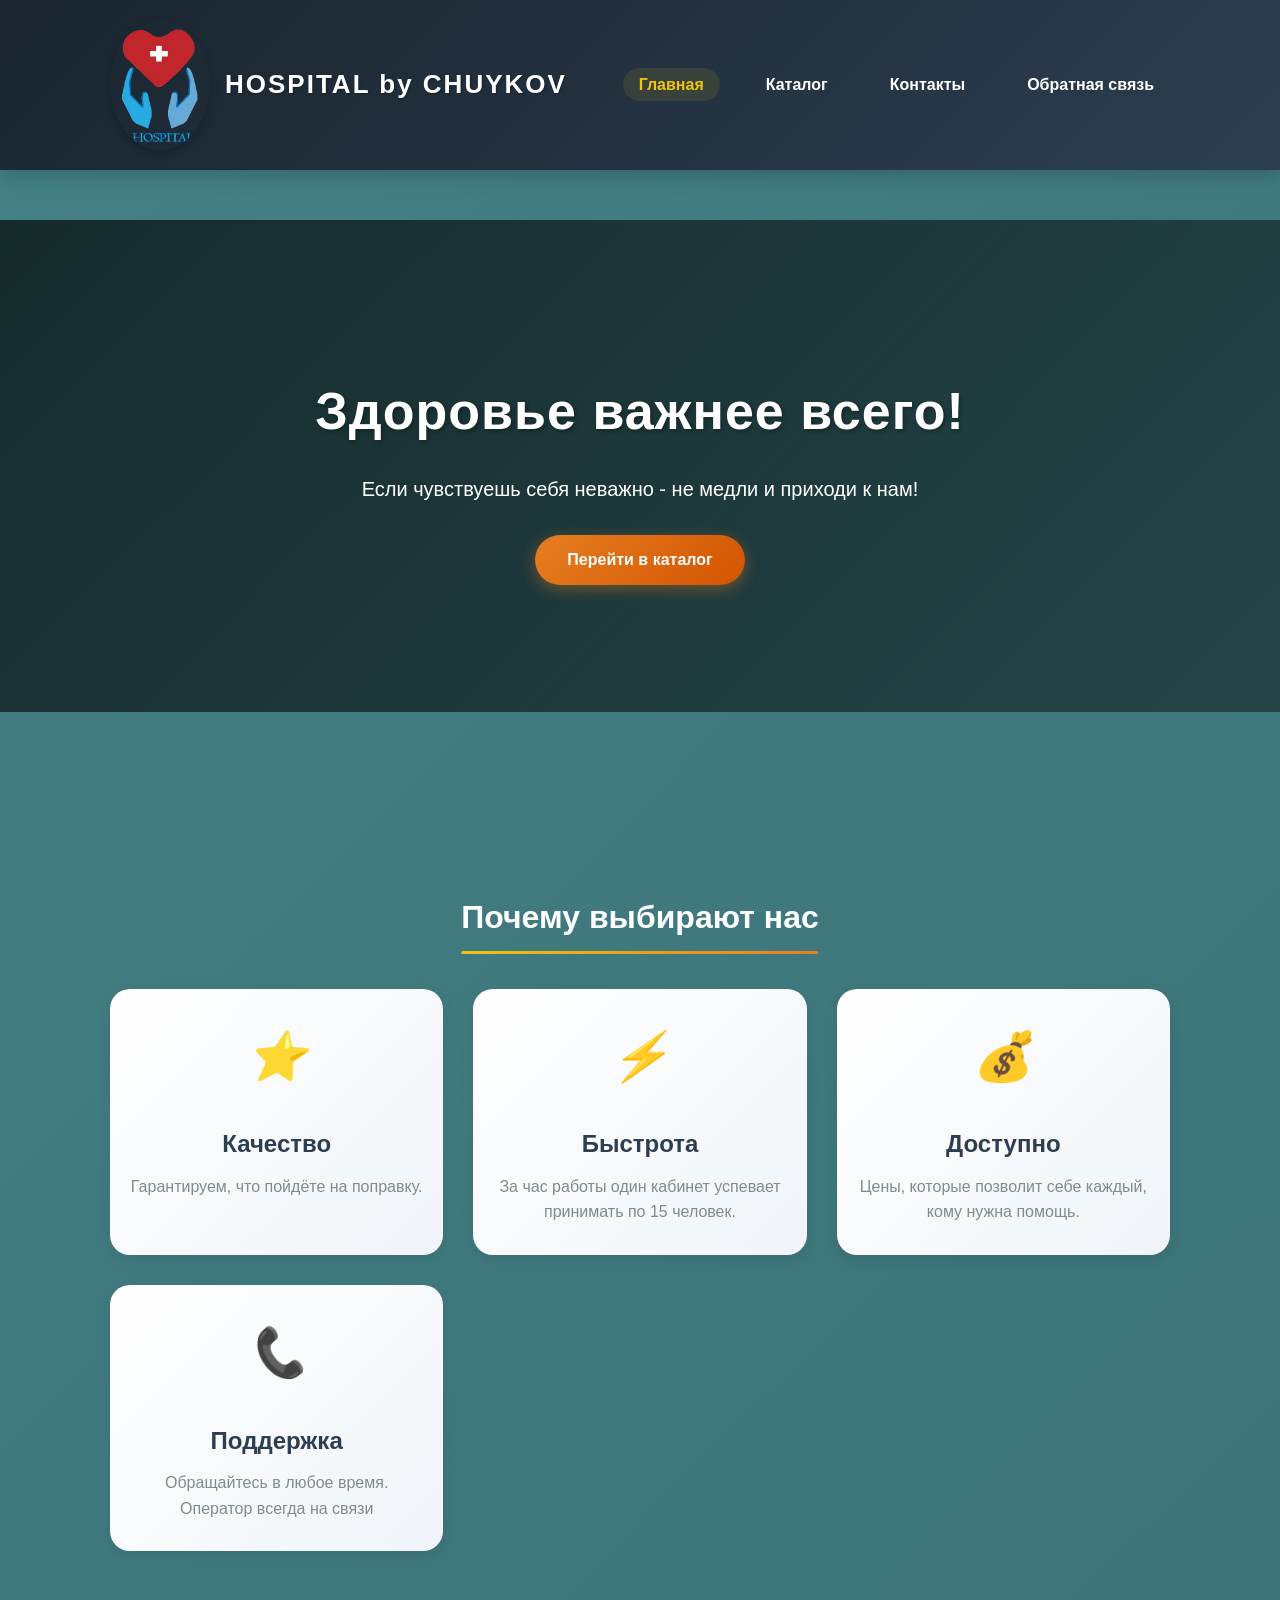
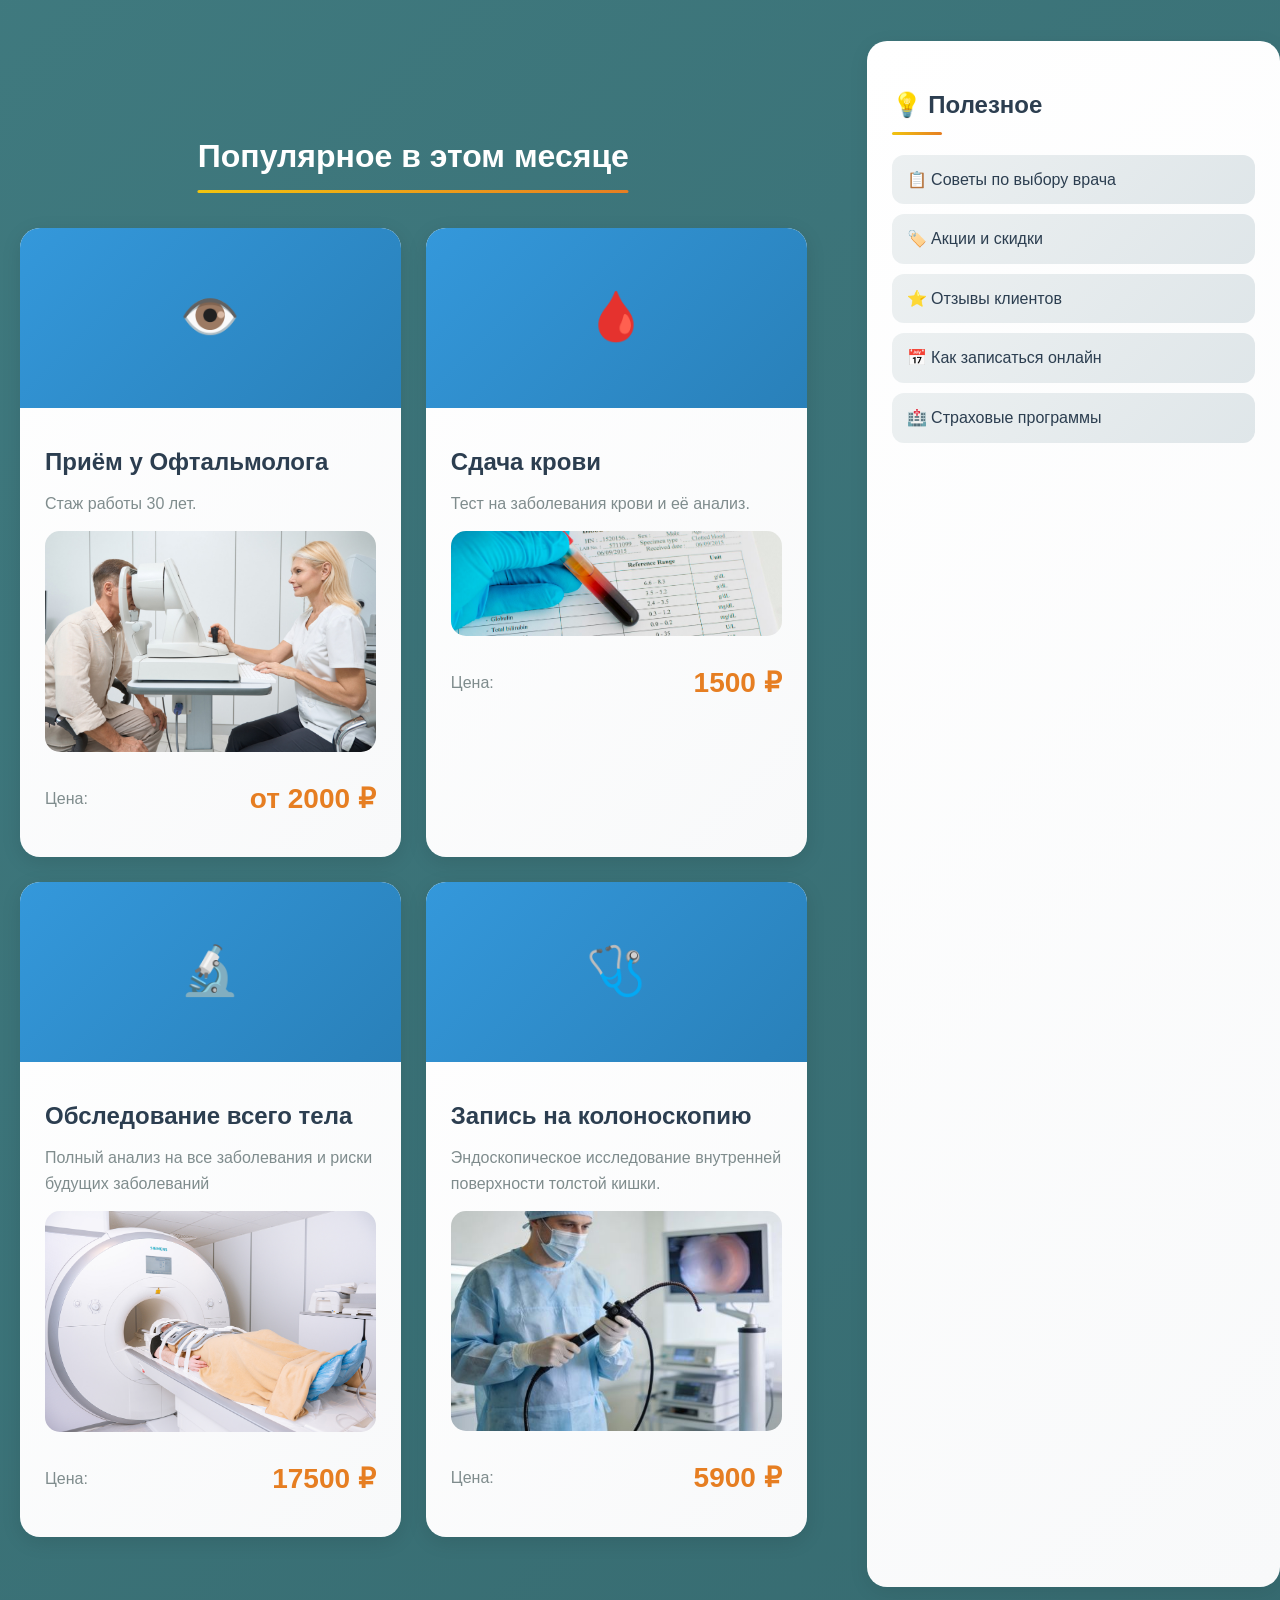
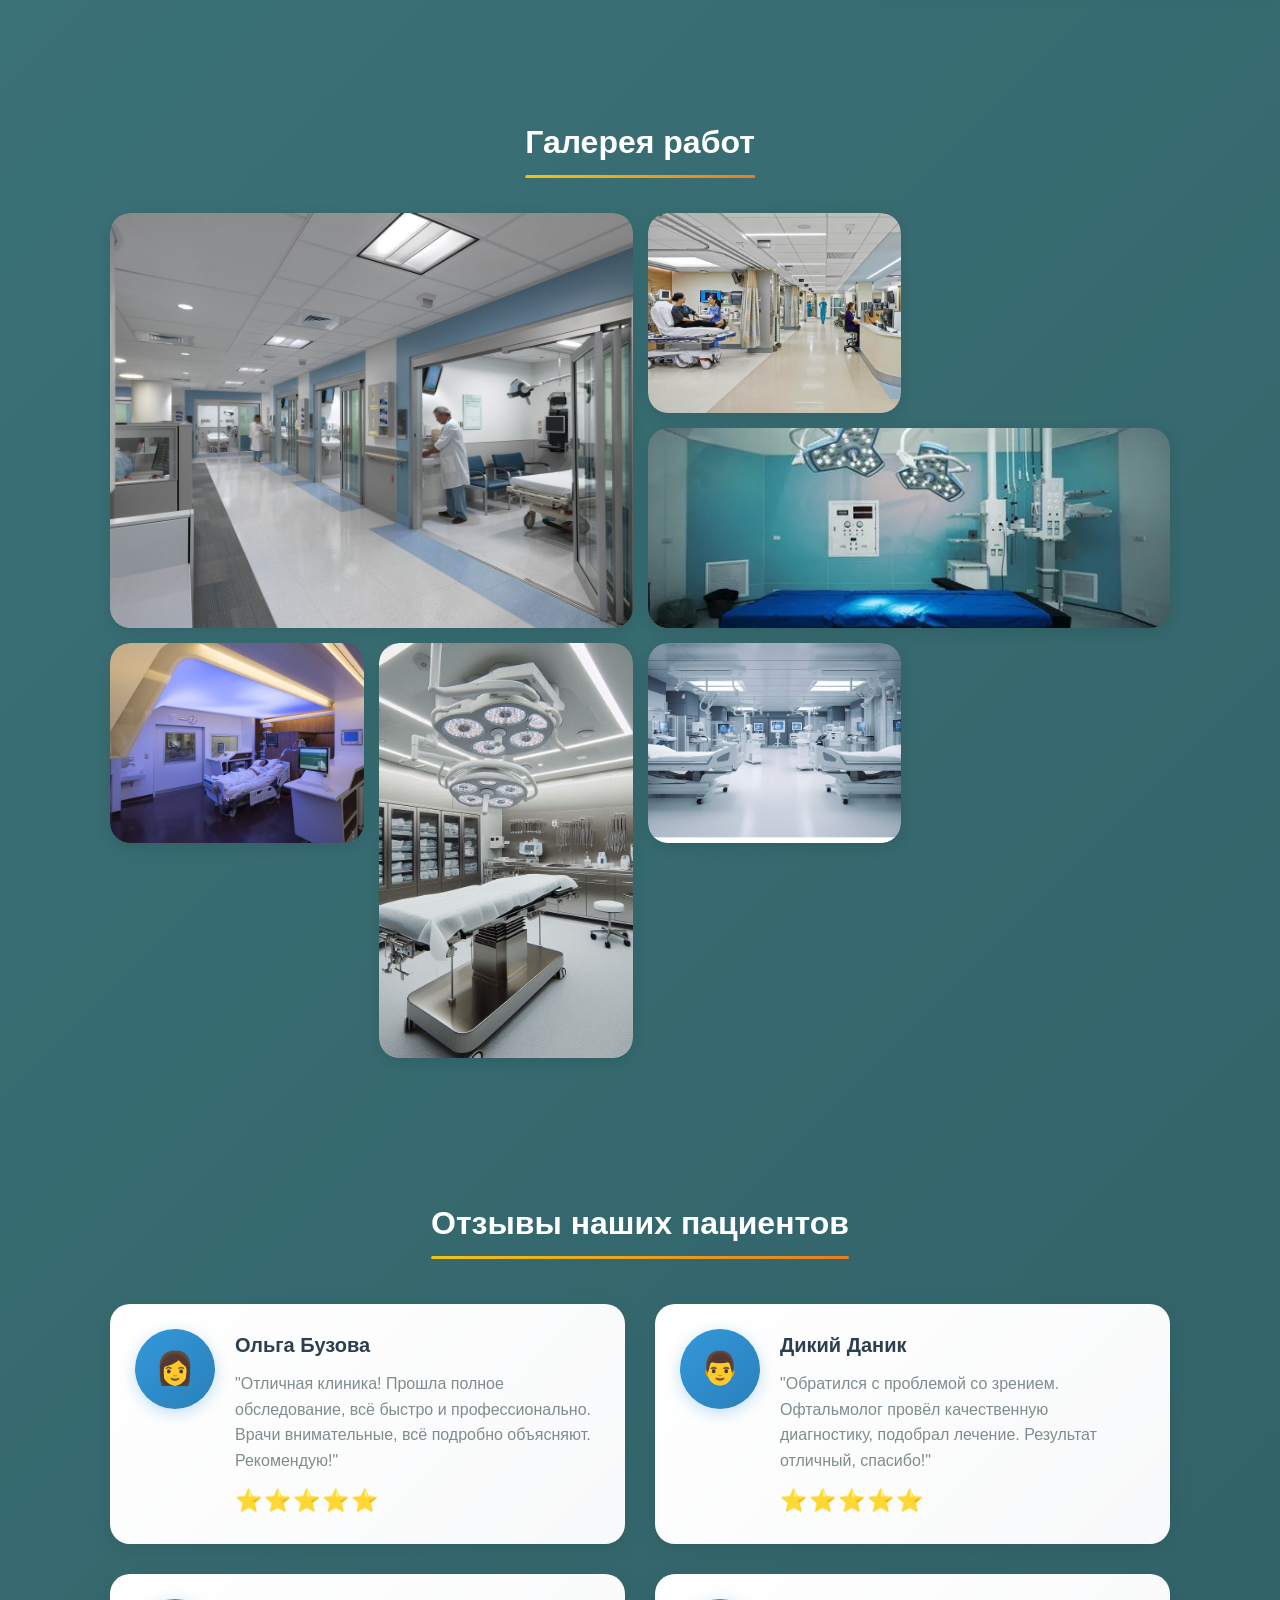
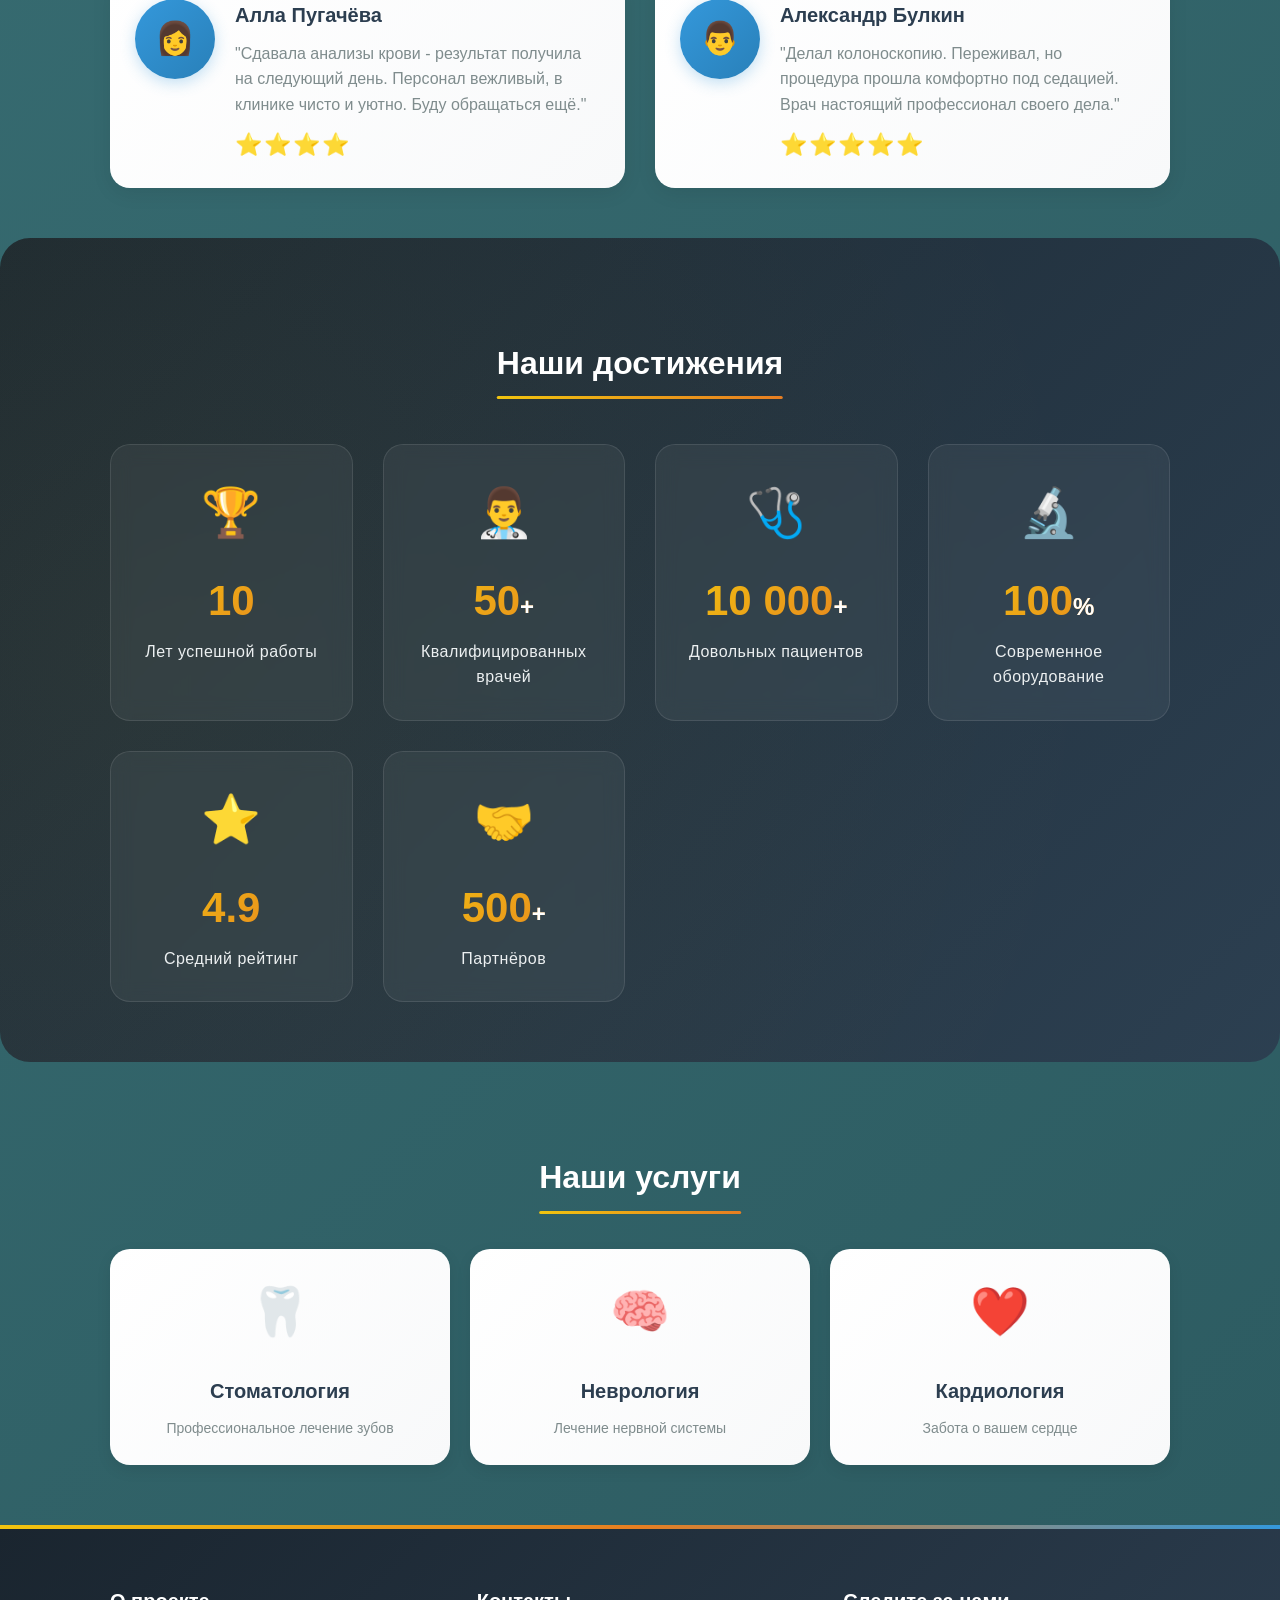
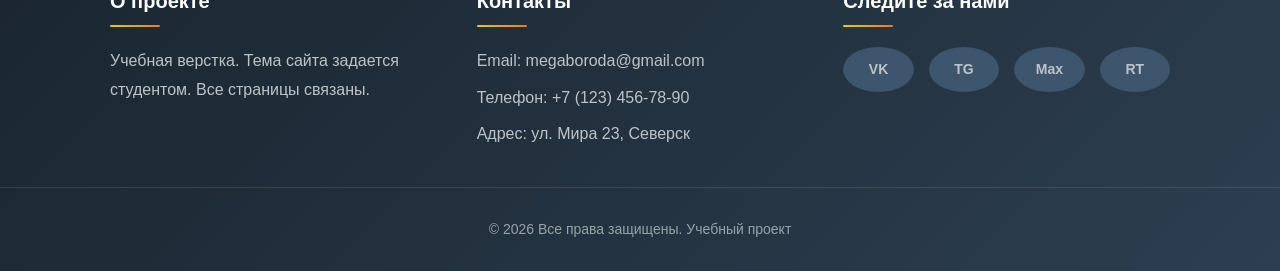
==== commit 9b72fc31: "ПР-7" ====
--- a/index.html
+++ b/index.html
@@ -4,1001 +4,7 @@
     <meta charset="UTF-8">
     <meta name="viewport" content="width=device-width, initial-scale=1.0, viewport-fit=cover">
     <title>Главная страница - HOSPITAL by CHUYKOV</title>
-<<<<<<< HEAD
     <link rel="stylesheet" href="style.css">
-=======
-    <style>
-        * {
-            margin: 0;
-            padding: 0;
-            box-sizing: border-box;
-        }
-
-        body {
-            font-family: 'Segoe UI', Tahoma, Geneva, Verdana, sans-serif;
-            font-size: 16px;
-            color: #ffffff;
-            background: linear-gradient(135deg, #448186 0%, #2c5a60 100%);
-            line-height: 1.6;
-        }
-
-        .container {
-            max-width: 1200px;
-            margin: 0 auto;
-            padding: 0 20px;
-        }
-
-        h1 {
-            font-size: 42px;
-            color: #ffffff;
-            text-align: center;
-            margin-top: 30px;
-            margin-bottom: 25px;
-            text-shadow: 2px 2px 4px rgba(0, 0, 0, 0.3);
-            letter-spacing: 1px;
-        }
-
-        .logo-name {
-            color: #ffffff;
-            text-decoration: none;
-        }
-
-        h2 {
-            font-size: 32px;
-            color: #ffffff;
-            text-align: center;
-            margin-top: 40px;
-            margin-bottom: 25px;
-            position: relative;
-            display: inline-block;
-            left: 50%;
-            transform: translateX(-50%);
-            white-space: nowrap;
-        }
-
-        h2::after {
-            content: '';
-            position: absolute;
-            bottom: -10px;
-            left: 0;
-            width: 100%;
-            height: 3px;
-            background: linear-gradient(90deg, #f1c40f, #e67e22);
-            border-radius: 2px;
-        }
-
-        h3 {
-            font-size: 24px;
-            color: #2c3e50;
-            margin-top: 15px;
-            margin-bottom: 10px;
-        }
-
-        h4 {
-            font-size: 18px;
-            color: #ecf0f1;
-            margin-top: 10px;
-            margin-bottom: 10px;
-        }
-
-        header {
-            background: linear-gradient(135deg, #1a252f 0%, #2c3e50 100%);
-            padding: 20px 0;
-            box-shadow: 0 5px 20px rgba(0, 0, 0, 0.2);
-            position: sticky;
-            top: 0;
-            z-index: 100;
-        }
-
-        header .container {
-            display: flex;
-            justify-content: space-between;
-            align-items: center;
-            flex-wrap: wrap;
-            gap: 20px;
-        }
-
-        .logo {
-            display: flex;
-            align-items: center;
-            gap: 15px;
-            text-decoration: none;
-            transition: transform 0.3s ease;
-        }
-
-        .logo:hover {
-            transform: scale(1.02);
-        }
-
-        .logo img {
-            border-radius: 50%;
-            box-shadow: 0 4px 10px rgba(0, 0, 0, 0.2);
-            transition: box-shadow 0.3s;
-        }
-
-        .logo img:hover {
-            box-shadow: 0 6px 15px rgba(0, 0, 0, 0.3);
-        }
-
-        .logo span {
-            font-size: 26px;
-            font-weight: bold;
-            color: white;
-            letter-spacing: 2px;
-            text-shadow: 1px 1px 2px rgba(0, 0, 0, 0.3);
-        }
-
-        nav ul {
-            display: flex;
-            list-style: none;
-            gap: 30px;
-            margin: 0;
-            padding: 0;
-        }
-
-        nav ul li a {
-            color: white;
-            text-decoration: none;
-            font-weight: 600;
-            font-size: 16px;
-            padding: 8px 16px;
-            border-radius: 25px;
-            transition: all 0.3s ease;
-            position: relative;
-        }
-
-        nav ul li a::before {
-            content: '';
-            position: absolute;
-            bottom: 0;
-            left: 50%;
-            transform: translateX(-50%);
-            width: 0;
-            height: 2px;
-            background: linear-gradient(90deg, #f1c40f, #e67e22);
-            transition: width 0.3s ease;
-            border-radius: 2px;
-        }
-
-        nav ul li a:hover::before {
-            width: 70%;
-        }
-
-        nav ul li a:hover {
-            color: #f1c40f;
-            background: rgba(255, 255, 255, 0.1);
-        }
-
-        nav ul li a.active {
-            color: #f1c40f;
-            background: rgba(241, 196, 15, 0.1);
-        }
-
-        .btn, button, .button {
-            display: inline-block;
-            background: linear-gradient(135deg, #3498db 0%, #2980b9 100%);
-            color: white;
-            padding: 12px 32px;
-            border: none;
-            border-radius: 50px;
-            text-decoration: none;
-            font-weight: bold;
-            font-size: 16px;
-            transition: all 0.3s ease;
-            box-shadow: 0 4px 15px rgba(52, 152, 219, 0.3);
-            cursor: pointer;
-            position: relative;
-            overflow: hidden;
-        }
-
-        .btn::before, button::before, .button::before {
-            content: '';
-            position: absolute;
-            top: 50%;
-            left: 50%;
-            width: 0;
-            height: 0;
-            border-radius: 50%;
-            background: rgba(255, 255, 255, 0.3);
-            transform: translate(-50%, -50%);
-            transition: width 0.5s, height 0.5s;
-        }
-
-        .btn:hover::before, button:hover::before, .button:hover::before {
-            width: 300px;
-            height: 300px;
-        }
-
-        .btn:hover, button:hover, .button:hover {
-            background: linear-gradient(135deg, #2980b9 0%, #1f6d9e 100%);
-            box-shadow: 0 6px 20px rgba(52, 152, 219, 0.4);
-            transform: translateY(-2px);
-        }
-
-        .btn:active, button:active, .button:active {
-            transform: translateY(0);
-        }
-
-        /* ========== СЕТКА КАТАЛОГА НА GRID ========== */
-        .cards-grid {
-            display: grid;
-            grid-template-columns: repeat(auto-fill, minmax(280px, 1fr));
-            gap: 30px;
-        }
-
-        .product-card {
-            display: flex;
-            flex-direction: column;
-            background: linear-gradient(135deg, #ffffff 0%, #f8f9fa 100%);
-            border-radius: 20px;
-            overflow: hidden;
-            transition: all 0.3s ease;
-            box-shadow: 0 5px 20px rgba(0, 0, 0, 0.1);
-            height: 100%;
-            margin-bottom: 0;
-            padding: 25px;
-        }
-
-        .product-card:hover {
-            transform: translateY(-10px);
-            box-shadow: 0 15px 35px rgba(0, 0, 0, 0.15);
-        }
-
-        .product-card .card-content {
-            flex: 1;
-            display: flex;
-            flex-direction: column;
-        }
-
-        .product-card .price {
-            margin-top: auto;
-        }
-
-        .card-img {
-            height: 180px;
-            background: linear-gradient(135deg, #3498db, #2980b9);
-            display: flex;
-            align-items: center;
-            justify-content: center;
-            color: white;
-            font-size: 48px;
-            border-radius: 15px;
-            transition: all 0.3s ease;
-        }
-
-        .product-card:hover .card-img {
-            transform: scale(1.02);
-        }
-
-        .price {
-            font-size: 28px;
-            font-weight: bold;
-            color: #e67e22;
-            margin: 15px 0;
-        }
-
-        /* ========== СЕТКА ПРЕИМУЩЕСТВ НА GRID ========== */
-        .feature-card {
-            background: linear-gradient(135deg, #ffffff 0%, #f0f4f8 100%);
-            padding: 30px 20px;
-            border-radius: 20px;
-            text-align: center;
-            box-shadow: 0 5px 15px rgba(0, 0, 0, 0.08);
-            transition: all 0.3s ease;
-            cursor: pointer;
-        }
-
-        .feature-card:hover {
-            transform: translateY(-5px);
-            box-shadow: 0 10px 30px rgba(0, 0, 0, 0.12);
-        }
-
-        .feature-card i {
-            font-size: 48px;
-            margin-bottom: 15px;
-            display: inline-block;
-        }
-
-        .feature-card h3 {
-            color: #2c3e50;
-            margin-bottom: 10px;
-        }
-
-        .feature-card p {
-            color: #7f8c8d;
-        }
-
-        .features-grid {
-            display: grid;
-            grid-template-columns: repeat(auto-fit, minmax(250px, 1fr));
-            gap: 30px;
-            margin-top: 20px;
-        }
-
-        .features-grid .feature-card {
-            flex: none;
-            min-width: auto;
-            max-width: none;
-            margin-bottom: 0;
-        }
-
-        /* ========== ГАЛЕРЕЯ НА GRID С ЗАКРУГЛЕНИЯМИ ========== */
-        .gallery-grid {
-            display: grid;
-            grid-template-columns: repeat(4, 1fr);
-            grid-auto-rows: 200px;
-            gap: 15px;
-            margin-top: 20px;
-        }
-
-        .gallery-item {
-            border-radius: 25px;
-            overflow: hidden;
-            box-shadow: 0 4px 15px rgba(0, 0, 0, 0.1);
-            transition: all 0.3s ease;
-            position: relative;
-        }
-
-        .gallery-item:hover {
-            transform: scale(1.02);
-            box-shadow: 0 8px 25px rgba(0, 0, 0, 0.2);
-        }
-
-        .gallery-item img {
-            width: 100%;
-            height: 100%;
-            object-fit: cover;
-            object-position: center;
-            display: block;
-            border-radius: 25px;
-            transition: all 0.3s ease;
-        }
-
-        .gallery-item:hover img {
-            transform: scale(1.05);
-        }
-
-        /* ===== РАЗМЕРЫ ЭЛЕМЕНТОВ ===== */
-        .gallery-item-1 {
-            grid-column: span 2;
-            grid-row: span 2;
-        }
-
-        .gallery-item-2 {
-            grid-column: span 1;
-            grid-row: span 1;
-        }
-
-        .gallery-item-3 {
-            grid-column: span 2;
-            grid-row: span 1;
-        }
-
-        .gallery-item-4 {
-            grid-column: span 1;
-            grid-row: span 1;
-        }
-
-        .gallery-item-5 {
-            grid-column: span 1;
-            grid-row: span 2;
-        }
-
-        .gallery-item-6 {
-            grid-column: span 1;
-            grid-row: span 1;
-        }
-
-        /* ========== ПОПУЛЯРНОЕ НА GRID ========== */
-        .popular-grid {
-            display: grid;
-            grid-template-columns: repeat(auto-fill, minmax(260px, 1fr));
-            gap: 25px;
-            margin-top: 20px;
-        }
-
-        /* ========== HERO ========== */
-        .hero {
-            background: linear-gradient(135deg, rgba(0,0,0,0.7) 0%, rgba(0,0,0,0.4) 100%), url('https://via.placeholder.com/1920x600/448186/ffffff?text=Hospital+Hero');
-            background-size: cover;
-            background-position: center;
-            background-attachment: fixed;
-            padding: 120px 0;
-            text-align: center;
-            position: relative;
-        }
-
-        .hero h1 {
-            font-size: 52px;
-            margin-bottom: 20px;
-            animation: fadeInUp 1s ease;
-        }
-
-        .hero p {
-            font-size: 20px;
-            margin-bottom: 30px;
-            animation: fadeInUp 1s ease 0.2s backwards;
-        }
-
-        .hero .btn {
-            animation: fadeInUp 1s ease 0.4s backwards;
-            background: linear-gradient(135deg, #e67e22 0%, #d35400 100%);
-            box-shadow: 0 4px 15px rgba(230, 126, 34, 0.4);
-        }
-
-        .hero .btn:hover {
-            background: linear-gradient(135deg, #d35400 0%, #b84300 100%);
-        }
-
-        @keyframes fadeInUp {
-            from {
-                opacity: 0;
-                transform: translateY(30px);
-            }
-            to {
-                opacity: 1;
-                transform: translateY(0);
-            }
-        }
-
-        section {
-            margin-top: 50px;
-            margin-bottom: 50px;
-        }
-
-        /* ========== ПОДВАЛ ========== */
-        footer {
-            background: linear-gradient(135deg, #1a252f 0%, #2c3e50 100%);
-            padding: 50px 0 30px;
-            margin-top: 60px;
-            position: relative;
-        }
-
-        footer::before {
-            content: '';
-            position: absolute;
-            top: 0;
-            left: 0;
-            right: 0;
-            height: 4px;
-            background: linear-gradient(90deg, #f1c40f, #e67e22, #3498db);
-        }
-
-        footer .container {
-            display: flex;
-            justify-content: space-between;
-            flex-wrap: wrap;
-            gap: 40px;
-        }
-
-        .footer-col {
-            flex: 1;
-            min-width: 220px;
-        }
-
-        .footer-col h4 {
-            color: white;
-            margin-bottom: 20px;
-            font-size: 20px;
-            position: relative;
-            padding-bottom: 10px;
-        }
-
-        .footer-col h4::after {
-            content: '';
-            position: absolute;
-            bottom: 0;
-            left: 0;
-            width: 50px;
-            height: 2px;
-            background: linear-gradient(90deg, #f1c40f, #e67e22);
-            border-radius: 2px;
-        }
-
-        .footer-col p, .footer-col a {
-            color: #bdc3c7;
-            text-decoration: none;
-            line-height: 1.8;
-            transition: all 0.3s ease;
-            display: block;
-            margin-bottom: 8px;
-        }
-
-        .footer-col a:hover {
-            color: #f1c40f;
-            transform: translateX(5px);
-        }
-
-        /* ========== СОЦСЕТИ В ПОДВАЛЕ — GRID ========== */
-        .social-grid {
-            display: grid;
-            grid-template-columns: repeat(2, 1fr);
-            gap: 10px;
-            margin-top: 10px;
-        }
-
-        .social-grid a {
-            background-color: #3d566e;
-            padding: 10px 12px;
-            text-align: center;
-            border-radius: 8px;
-            color: #ecf0f1;
-            text-decoration: none;
-            font-weight: 600;
-            font-size: 14px;
-            transition: all 0.3s ease;
-        }
-
-        .social-grid a:hover {
-            background: linear-gradient(135deg, #f1c40f, #e67e22);
-            color: #2c3e50;
-            transform: translateY(-3px);
-            box-shadow: 0 4px 15px rgba(241, 196, 15, 0.3);
-        }
-
-        .copyright {
-            text-align: center;
-            padding-top: 30px;
-            margin-top: 30px;
-            border-top: 1px solid rgba(255, 255, 255, 0.1);
-            font-size: 14px;
-            color: #95a5a6;
-            width: 100%;
-        }
-
-        ul {
-            list-style: none;
-        }
-
-        html {
-            scroll-behavior: smooth;
-        }
-
-        ::selection {
-            background: #f1c40f;
-            color: #2c3e50;
-        }
-
-        ::-webkit-scrollbar {
-            width: 10px;
-        }
-
-        ::-webkit-scrollbar-track {
-            background: #2c3e50;
-        }
-
-        ::-webkit-scrollbar-thumb {
-            background: linear-gradient(135deg, #3498db, #2980b9);
-            border-radius: 5px;
-        }
-
-        ::-webkit-scrollbar-thumb:hover {
-            background: linear-gradient(135deg, #2980b9, #1f6d9e);
-        }
-
-        .product-card img {
-            width: 100%;
-            border-radius: 15px;
-            margin: 15px 0;
-        }
-
-        /* ============================================================ */
-        /* ========== НОВЫЕ СТИЛИ ДЛЯ ЗАДАНИЯ ========== */
-        /* ============================================================ */
-
-        /* 1. Основной макет главной страницы через grid-areas */
-        .page-layout {
-            display: grid;
-            grid-template-areas:
-                "hero hero"
-                "features features"
-                "popular sidebar"
-                "gallery gallery";
-            grid-template-columns: 2fr 1fr;
-            gap: 40px;
-        }
-
-        .hero-section { grid-area: hero; }
-        .features-section { grid-area: features; }
-        .popular-section { grid-area: popular; }
-        .sidebar-section { grid-area: sidebar; }
-        .gallery-section { grid-area: gallery; }
-
-        /* Стили для сайдбара */
-        .sidebar-section {
-            background: linear-gradient(135deg, #ffffff 0%, #f8f9fa 100%);
-            padding: 30px 25px;
-            border-radius: 20px;
-            box-shadow: 0 5px 20px rgba(0, 0, 0, 0.08);
-        }
-
-        .sidebar-section h3 {
-            color: #2c3e50;
-            font-size: 24px;
-            margin-bottom: 20px;
-            position: relative;
-            padding-bottom: 10px;
-        }
-
-        .sidebar-section h3::after {
-            content: '';
-            position: absolute;
-            bottom: 0;
-            left: 0;
-            width: 50px;
-            height: 3px;
-            background: linear-gradient(90deg, #f1c40f, #e67e22);
-            border-radius: 2px;
-        }
-
-        .sidebar-section ul {
-            list-style: none;
-            padding: 0;
-        }
-
-        .sidebar-section ul li {
-            padding: 12px 15px;
-            margin-bottom: 10px;
-            background: linear-gradient(135deg, #ecf0f1, #dfe6e9);
-            border-radius: 12px;
-            color: #2c3e50;
-            font-weight: 500;
-            transition: all 0.3s ease;
-            cursor: pointer;
-        }
-
-        .sidebar-section ul li:hover {
-            transform: translateX(5px);
-            background: linear-gradient(135deg, #f1c40f, #e67e22);
-            color: white;
-            box-shadow: 0 4px 15px rgba(241, 196, 15, 0.3);
-        }
-
-        /* 2. Адаптация макета под мобильные устройства */
-        @media (max-width: 768px) {
-            .page-layout {
-                grid-template-areas:
-                    "hero"
-                    "features"
-                    "popular"
-                    "sidebar"
-                    "gallery";
-                grid-template-columns: 1fr;
-                gap: 30px;
-            }
-        }
-
-        /* 3. Вложенная сетка внутри карточки */
-        .product-details {
-            display: grid;
-            grid-template-columns: 1fr auto;
-            align-items: center;
-            margin: 10px 0;
-            gap: 10px;
-        }
-
-        .product-details .label {
-            color: #7f8c8d;
-            font-weight: 500;
-        }
-
-        .product-details .price {
-            margin: 0;
-            text-align: right;
-        }
-
-        /* 4. Сетка для иконок соцсетей с равномерным распределением */
-        .social-links {
-            display: grid;
-            grid-template-columns: repeat(4, 1fr);
-            gap: 15px;
-            margin-top: 15px;
-        }
-
-        .social-icon {
-            background-color: #3d566e;
-            padding: 10px;
-            text-align: center;
-            border-radius: 50%;
-            transition: all 0.3s ease;
-            color: #ecf0f1;
-            text-decoration: none;
-            font-weight: 600;
-            font-size: 14px;
-        }
-
-        .social-icon:hover {
-            background: linear-gradient(135deg, #f1c40f, #e67e22);
-            color: #2c3e50;
-            transform: translateY(-3px) scale(1.05);
-            box-shadow: 0 4px 15px rgba(241, 196, 15, 0.3);
-        }
-
-        /* 5. Галерея-сетка с разными пропорциями (макет Pinterest) - УЛУЧШЕННАЯ ВЕРСИЯ */
-        .achievements {
-            background: linear-gradient(135deg, rgba(26, 37, 47, 0.95) 0%, rgba(44, 62, 80, 0.95) 100%);
-            padding: 60px 0;
-            margin: 50px 0;
-            border-radius: 30px;
-            position: relative;
-            overflow: hidden;
-        }
-
-        .achievements::before {
-            content: '';
-            position: absolute;
-            top: -50%;
-            left: -50%;
-            width: 200%;
-            height: 200%;
-            background: radial-gradient(circle at 30% 50%, rgba(241, 196, 15, 0.05) 0%, transparent 50%);
-            animation: rotateGlow 20s linear infinite;
-        }
-
-        @keyframes rotateGlow {
-            0% { transform: rotate(0deg); }
-            100% { transform: rotate(360deg); }
-        }
-
-        .achievements h2 {
-            position: relative;
-            z-index: 1;
-        }
-
-        .achievements-grid {
-            display: grid;
-            grid-template-columns: repeat(auto-fit, minmax(200px, 1fr));
-            gap: 30px;
-            margin-top: 30px;
-            position: relative;
-            z-index: 1;
-        }
-
-        .achievement-item {
-            background: rgba(255, 255, 255, 0.05);
-            backdrop-filter: blur(10px);
-            border: 1px solid rgba(255, 255, 255, 0.1);
-            border-radius: 20px;
-            padding: 30px 20px;
-            text-align: center;
-            transition: all 0.4s cubic-bezier(0.175, 0.885, 0.32, 1.275);
-            cursor: default;
-            position: relative;
-            overflow: hidden;
-        }
-
-        .achievement-item::before {
-            content: '';
-            position: absolute;
-            top: 0;
-            left: 0;
-            right: 0;
-            bottom: 0;
-            background: linear-gradient(135deg, rgba(241, 196, 15, 0.1), rgba(230, 126, 34, 0.05));
-            opacity: 0;
-            transition: opacity 0.4s ease;
-        }
-
-        .achievement-item:hover::before {
-            opacity: 1;
-        }
-
-        .achievement-item:hover {
-            transform: translateY(-10px) scale(1.02);
-            border-color: rgba(241, 196, 15, 0.3);
-            box-shadow: 0 20px 60px rgba(0, 0, 0, 0.3);
-        }
-
-        .achievement-item .icon {
-            font-size: 48px;
-            margin-bottom: 15px;
-            display: inline-block;
-            animation: float 3s ease-in-out infinite;
-        }
-
-        .achievement-item:nth-child(2) .icon { animation-delay: 0.5s; }
-        .achievement-item:nth-child(3) .icon { animation-delay: 1s; }
-        .achievement-item:nth-child(4) .icon { animation-delay: 1.5s; }
-        .achievement-item:nth-child(5) .icon { animation-delay: 2s; }
-        .achievement-item:nth-child(6) .icon { animation-delay: 2.5s; }
-
-        @keyframes float {
-            0%, 100% { transform: translateY(0); }
-            50% { transform: translateY(-10px); }
-        }
-
-        .achievement-item .number {
-            display: block;
-            font-size: 42px;
-            font-weight: 800;
-            background: linear-gradient(135deg, #f1c40f, #e67e22);
-            -webkit-background-clip: text;
-            -webkit-text-fill-color: transparent;
-            background-clip: text;
-            margin-bottom: 5px;
-            font-family: 'Segoe UI', Tahoma, Geneva, Verdana, sans-serif;
-        }
-
-        .achievement-item .label {
-            display: block;
-            color: #ecf0f1;
-            font-size: 16px;
-            font-weight: 500;
-            letter-spacing: 0.5px;
-        }
-
-        .achievement-item .suffix {
-            font-size: 24px;
-            -webkit-text-fill-color: initial;
-        }
-
-        /* 6. Комбинирование Grid и Flexbox на одном уровне */
-        .gallery-card {
-            display: flex;
-            flex-direction: column;
-            align-items: center;
-            text-align: center;
-            background: linear-gradient(135deg, #ffffff 0%, #f8f9fa 100%);
-            padding: 25px;
-            border-radius: 20px;
-            box-shadow: 0 5px 15px rgba(0, 0, 0, 0.08);
-            transition: all 0.3s ease;
-        }
-
-        .gallery-card:hover {
-            transform: translateY(-5px);
-            box-shadow: 0 10px 30px rgba(0, 0, 0, 0.12);
-        }
-
-        .gallery-card .card-icon {
-            font-size: 48px;
-            margin-bottom: 15px;
-        }
-
-        .gallery-card h4 {
-            color: #2c3e50;
-            font-size: 20px;
-            margin-bottom: 10px;
-        }
-
-        .gallery-card p {
-            color: #7f8c8d;
-            font-size: 14px;
-        }
-
-        .gallery-grid-combo {
-            display: grid;
-            grid-template-columns: repeat(3, 1fr);
-            gap: 20px;
-            margin-top: 20px;
-        }
-
-        /* 7. Оптимизация сетки каталога с помощью auto-fit */
-        .cards-grid {
-            display: grid;
-            grid-template-columns: repeat(auto-fit, minmax(280px, 1fr));
-            gap: 30px;
-        }
-
-        /* 8. Блок отзывов с grid-template-areas */
-        .reviews-grid {
-            display: grid;
-            grid-template-columns: 1fr 1fr;
-            gap: 30px;
-            margin-top: 30px;
-        }
-
-        .review-item {
-            display: grid;
-            grid-template-areas:
-                "photo name"
-                "photo review"
-                "photo rating";
-            grid-template-columns: 80px 1fr;
-            gap: 10px 20px;
-            background: linear-gradient(135deg, #ffffff 0%, #f8f9fa 100%);
-            padding: 25px;
-            border-radius: 20px;
-            box-shadow: 0 5px 20px rgba(0, 0, 0, 0.08);
-            transition: all 0.3s ease;
-        }
-
-        .review-item:hover {
-            transform: translateY(-5px);
-            box-shadow: 0 10px 35px rgba(0, 0, 0, 0.12);
-        }
-
-        .review-photo {
-            grid-area: photo;
-            width: 80px;
-            height: 80px;
-            border-radius: 50%;
-            background: linear-gradient(135deg, #3498db, #2980b9);
-            display: flex;
-            align-items: center;
-            justify-content: center;
-            font-size: 32px;
-            color: white;
-            box-shadow: 0 4px 15px rgba(52, 152, 219, 0.3);
-        }
-
-        .review-name {
-            grid-area: name;
-            font-size: 20px;
-            color: #2c3e50;
-            font-weight: bold;
-            margin: 0;
-            display: flex;
-            align-items: center;
-        }
-
-        .review-text {
-            grid-area: review;
-            color: #7f8c8d;
-            font-size: 16px;
-            margin: 0;
-            line-height: 1.6;
-        }
-
-        .review-rating {
-            grid-area: rating;
-            font-size: 22px;
-            color: #f1c40f;
-            letter-spacing: 2px;
-        }
-
-        /* Адаптация для телефонов */
-        @media (max-width: 480px) {
-            .review-item {
-                grid-template-areas:
-                    "photo name"
-                    "review review"
-                    "rating rating";
-                grid-template-columns: 60px 1fr;
-                gap: 10px;
-            }
-
-            .review-photo {
-                width: 60px;
-                height: 60px;
-                font-size: 24px;
-            }
-
-            .review-name {
-                font-size: 18px;
-            }
-
-            .review-text {
-                font-size: 14px;
-            }
-
-            .review-rating {
-                font-size: 18px;
-            }
-
-            .gallery-grid-combo {
-                grid-template-columns: 1fr;
-            }
-
-            .achievement-item .number {
-                font-size: 32px;
-            }
-
-            .achievement-item .icon {
-                font-size: 36px;
-            }
-
-            .achievements {
-                padding: 40px 15px;
-                border-radius: 20px;
-            }
-
-            .social-links {
-                grid-template-columns: repeat(2, 1fr);
-            }
-        }
-    </style>
->>>>>>> 8215396a21489eaaec5b949e1d5b99db154df40d
 </head>
 <body>
     <header>
@@ -1023,10 +29,6 @@
         </div>
     </header>
 
-<<<<<<< HEAD
-=======
-    <!-- ОБЕРНУЛИ ВЕСЬ КОНТЕНТ В page-layout -->
->>>>>>> 8215396a21489eaaec5b949e1d5b99db154df40d
     <main class="page-layout">
         <!-- Hero секция -->
         <section class="hero-section hero">
@@ -1073,7 +75,6 @@
                 <div class="popular-grid">
                     <div class="product-card">
                         <div class="card-img">👁️</div>
-<<<<<<< HEAD
                         <div class="card-content">
                             <h3>Приём у Офтальмолога</h3>
                             <p>Стаж работы 30 лет.</p>
@@ -1082,19 +83,10 @@
                                 <span class="label">Цена:</span>
                                 <span class="price">от 2000 ₽</span>
                             </div>
-=======
-                        <h3>Приём у Офтальмолога</h3>
-                        <p>Стаж работы 30 лет.</p>
-                        <img src="офтальмолог2.jpg" alt="Приём у Офтальмолога">
-                        <div class="product-details">
-                            <span class="label">Цена:</span>
-                            <span class="price">от 2000 ₽</span>
->>>>>>> 8215396a21489eaaec5b949e1d5b99db154df40d
                         </div>
                     </div>
                     <div class="product-card">
                         <div class="card-img">🩸</div>
-<<<<<<< HEAD
                         <div class="card-content">
                             <h3>Сдача крови</h3>
                             <p>Тест на заболевания крови и её анализ.</p>
@@ -1103,19 +95,10 @@
                                 <span class="label">Цена:</span>
                                 <span class="price">1500 ₽</span>
                             </div>
-=======
-                        <h3>Сдача крови</h3>
-                        <p>Тест на заболевания крови и её анализ.</p>
-                        <img src="кровка.jpg" alt="Сдача крови">
-                        <div class="product-details">
-                            <span class="label">Цена:</span>
-                            <span class="price">1500 ₽</span>
->>>>>>> 8215396a21489eaaec5b949e1d5b99db154df40d
                         </div>
                     </div>
                     <div class="product-card">
                         <div class="card-img">🔬</div>
-<<<<<<< HEAD
                         <div class="card-content">
                             <h3>Обследование всего тела</h3>
                             <p>Полный анализ на все заболевания и риски будущих заболеваний</p>
@@ -1124,19 +107,10 @@
                                 <span class="label">Цена:</span>
                                 <span class="price">17500 ₽</span>
                             </div>
-=======
-                        <h3>Обследование всего тела</h3>
-                        <p>Полный анализ на все заболевания и риски будущих заболеваний</p>
-                        <img src="всё тело.jpg" alt="Обследование всего тела">
-                        <div class="product-details">
-                            <span class="label">Цена:</span>
-                            <span class="price">17500 ₽</span>
->>>>>>> 8215396a21489eaaec5b949e1d5b99db154df40d
                         </div>
                     </div>
                     <div class="product-card">
                         <div class="card-img">🩺</div>
-<<<<<<< HEAD
                         <div class="card-content">
                             <h3>Запись на колоноскопию</h3>
                             <p>Эндоскопическое исследование внутренней поверхности толстой кишки.</p>
@@ -1145,25 +119,13 @@
                                 <span class="label">Цена:</span>
                                 <span class="price">5900 ₽</span>
                             </div>
-=======
-                        <h3>Запись на колоноскопию</h3>
-                        <p>Эндоскопическое исследование внутренней поверхности толстой кишки.</p>
-                        <img src="клоноскопия.jpg" alt="Запись на колоноскопию">
-                        <div class="product-details">
-                            <span class="label">Цена:</span>
-                            <span class="price">5900 ₽</span>
->>>>>>> 8215396a21489eaaec5b949e1d5b99db154df40d
                         </div>
                     </div>
                 </div>
             </div>
         </section>
 
-<<<<<<< HEAD
         <!-- Сайдбар -->
-=======
-        <!-- САЙДБАР (НОВЫЙ БЛОК) -->
->>>>>>> 8215396a21489eaaec5b949e1d5b99db154df40d
         <aside class="sidebar-section">
             <h3>💡 Полезное</h3>
             <ul>
@@ -1203,11 +165,7 @@
         </section>
     </main>
 
-<<<<<<< HEAD
     <!-- Блок отзывов -->
-=======
-    <!-- БЛОК ОТЗЫВОВ (НОВЫЙ) -->
->>>>>>> 8215396a21489eaaec5b949e1d5b99db154df40d
     <section class="reviews">
         <div class="container">
             <h2>Отзывы наших пациентов</h2>
@@ -1240,11 +198,7 @@
         </div>
     </section>
 
-<<<<<<< HEAD
     <!-- Наши достижения -->
-=======
-    <!-- НАШИ ДОСТИЖЕНИЯ (УЛУЧШЕННАЯ ВЕРСИЯ) -->
->>>>>>> 8215396a21489eaaec5b949e1d5b99db154df40d
     <section class="achievements">
         <div class="container">
             <h2>Наши достижения</h2>
@@ -1283,11 +237,7 @@
         </div>
     </section>
 
-<<<<<<< HEAD
     <!-- Комбинированная галерея -->
-=======
-    <!-- КОМБИНИРОВАННАЯ ГАЛЕРЕЯ (Grid + Flexbox) (НОВАЯ) -->
->>>>>>> 8215396a21489eaaec5b949e1d5b99db154df40d
     <section class="combo-gallery">
         <div class="container">
             <h2>Наши услуги</h2>
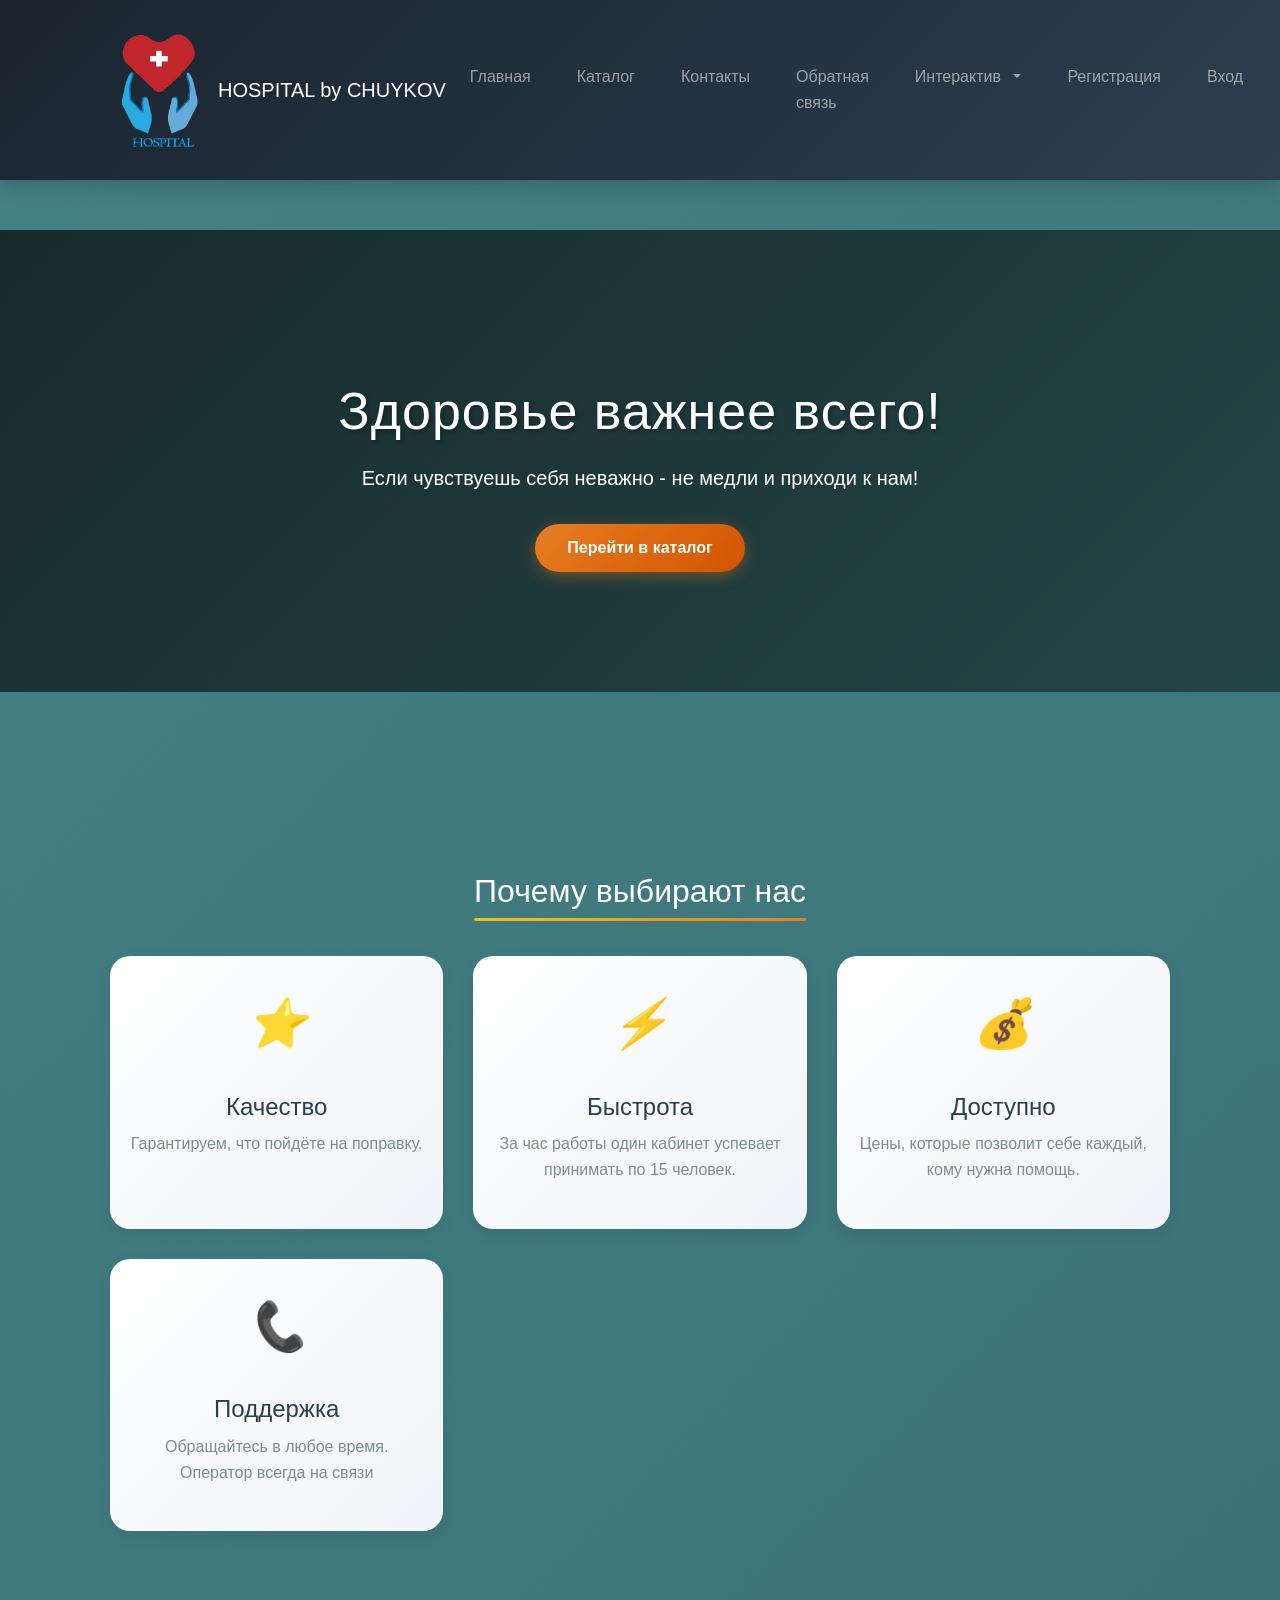
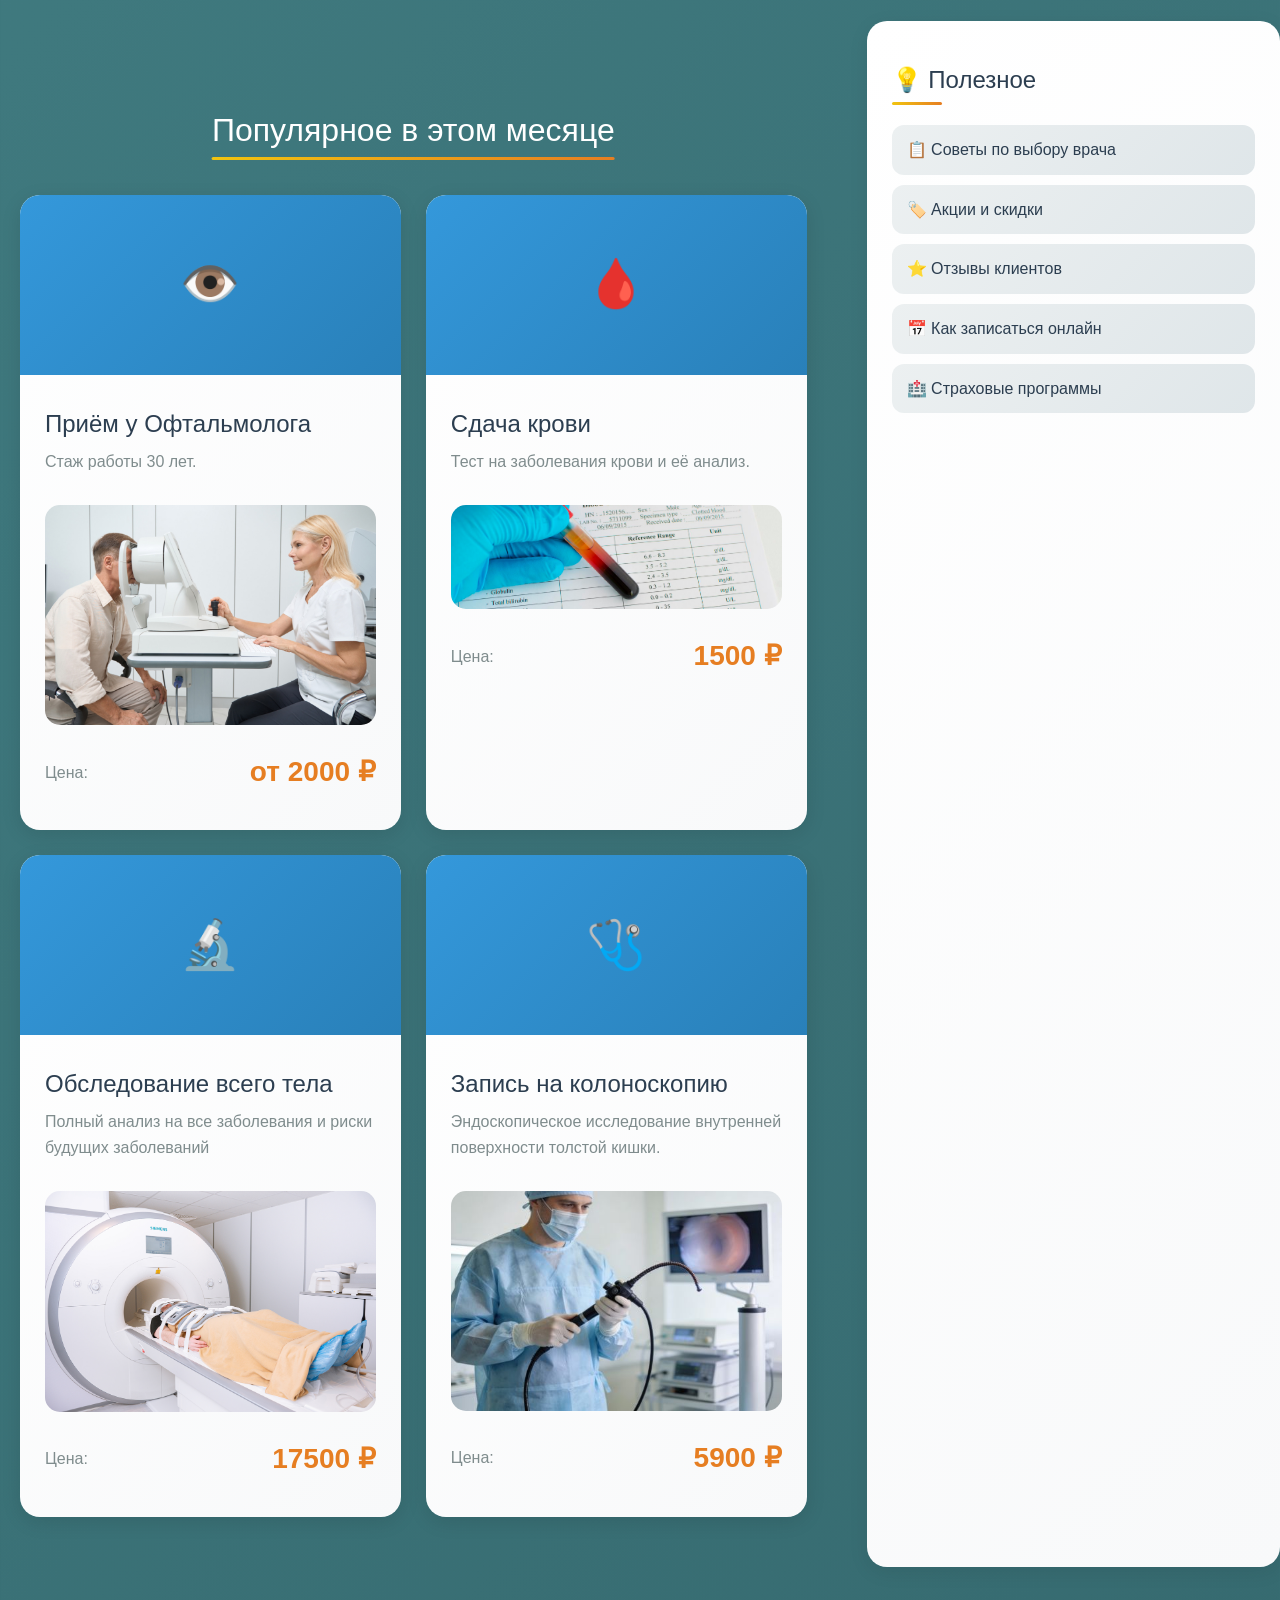
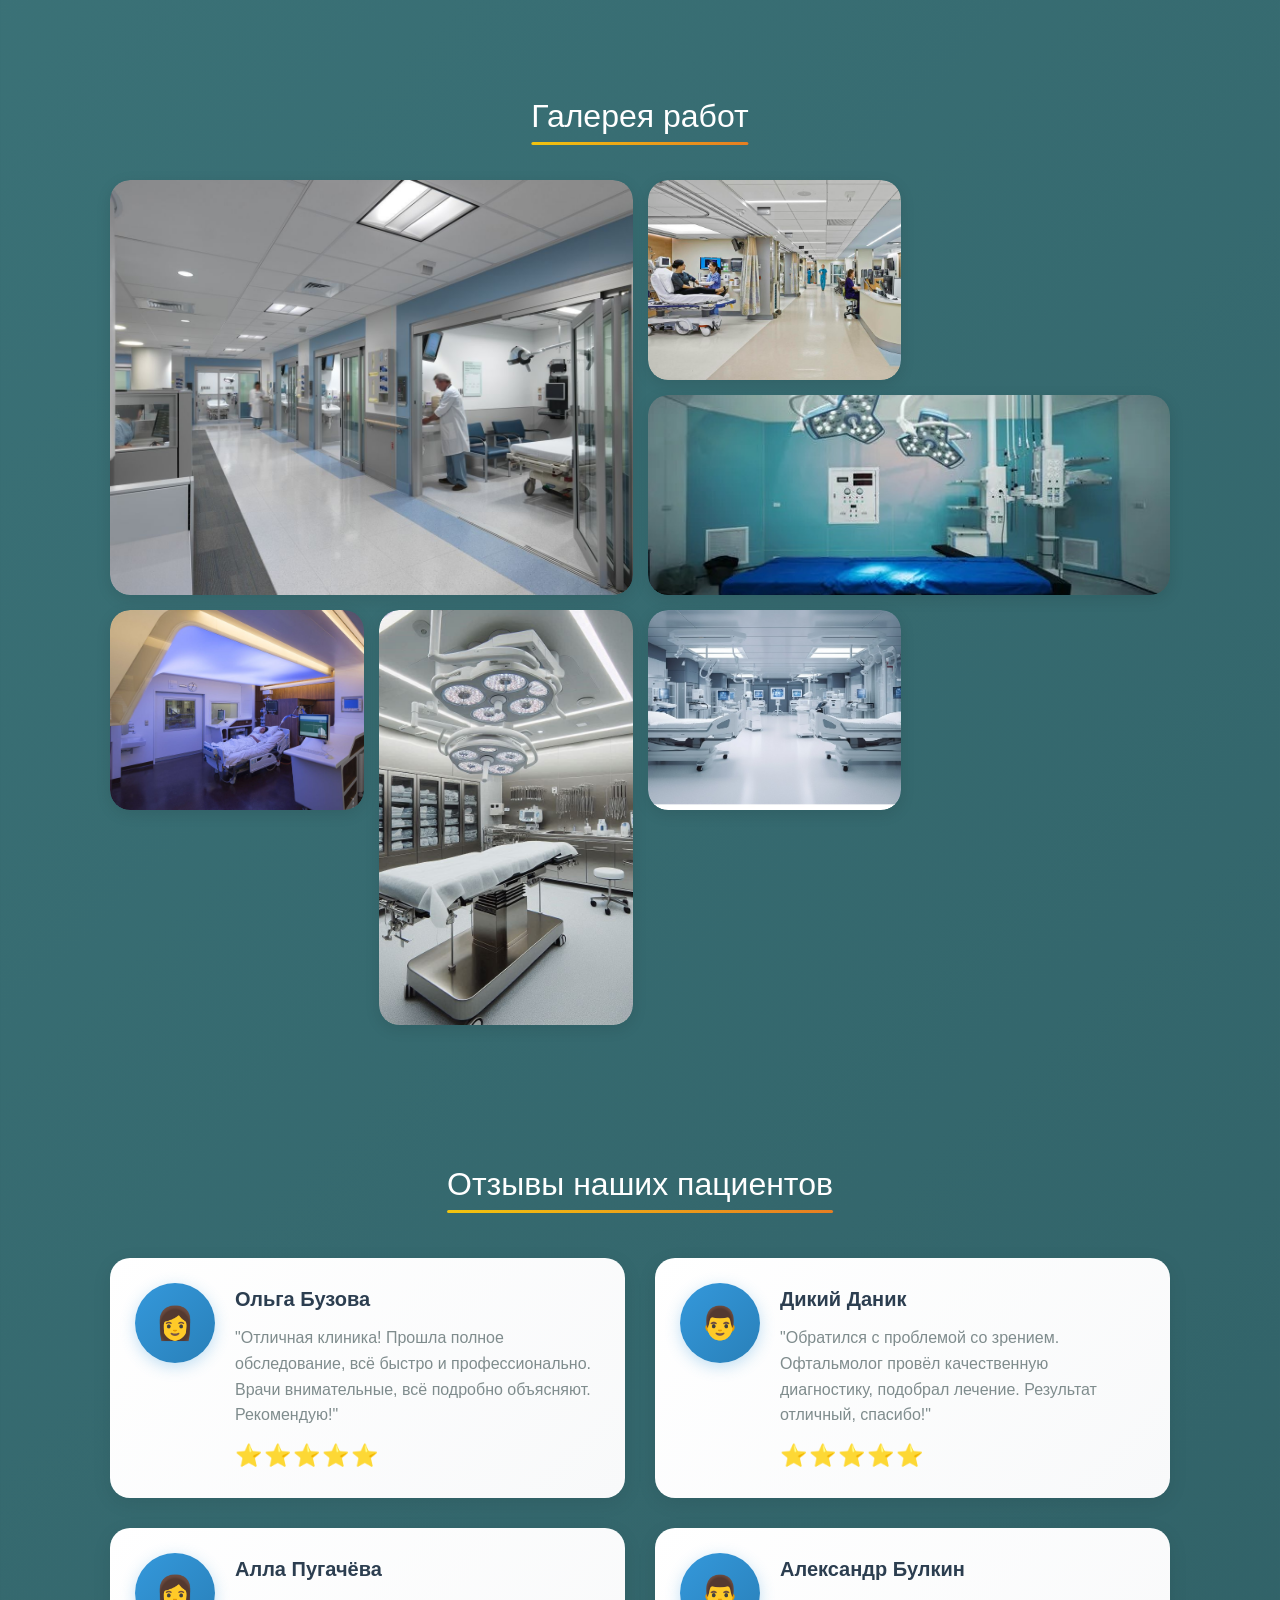
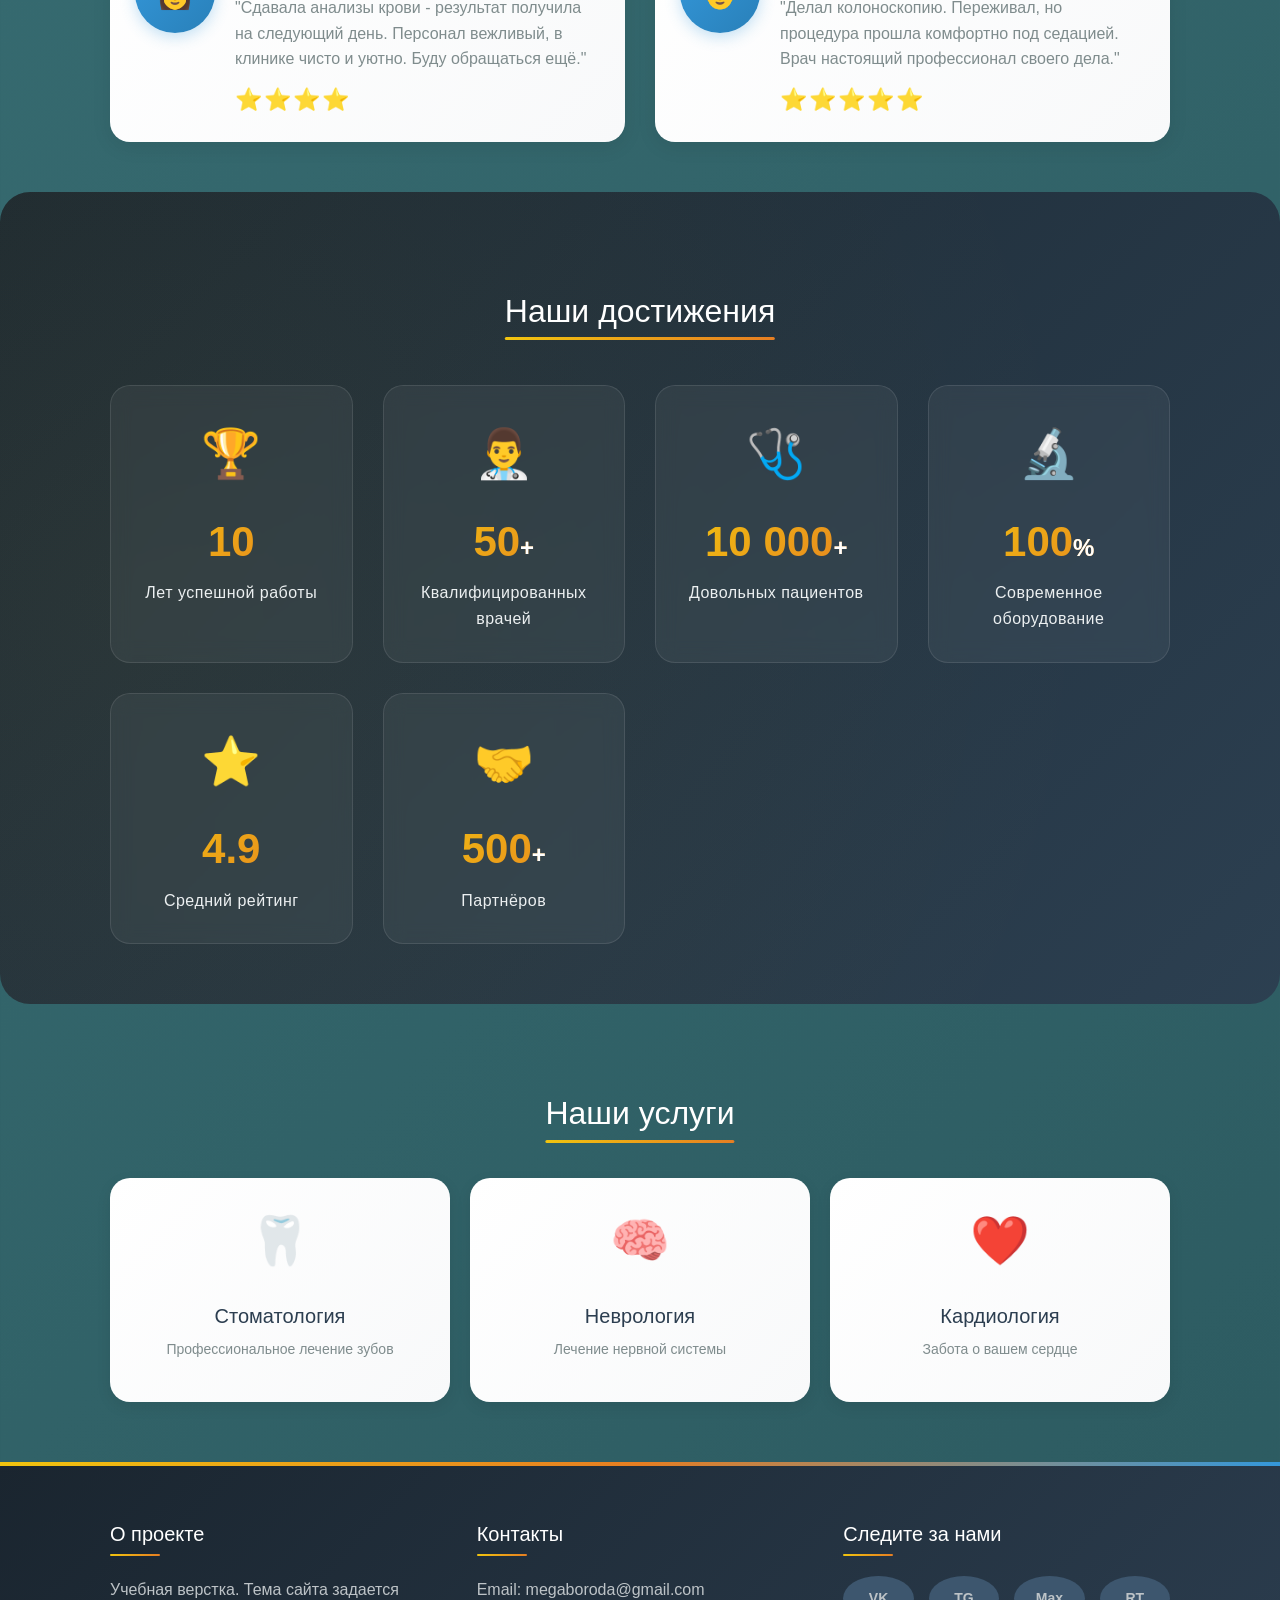
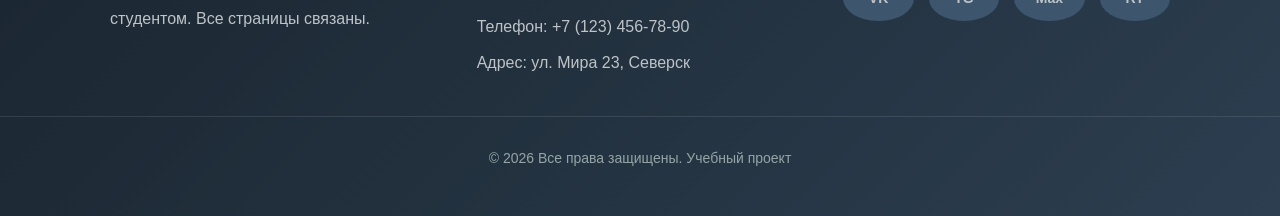
==== commit 024000ec: "ПР-9" ====
--- a/index.html
+++ b/index.html
@@ -3,31 +3,45 @@
 <head>
     <meta charset="UTF-8">
     <meta name="viewport" content="width=device-width, initial-scale=1.0, viewport-fit=cover">
-    <title>Главная страница - HOSPITAL by CHUYKOV</title>
+    <title>Главная - HOSPITAL by CHUYKOV</title>
+    <link rel="stylesheet" href="bootstrap.css">
     <link rel="stylesheet" href="style.css">
 </head>
 <body>
-    <header>
-        <div class="container">
-            <a href="index.html" class="logo">
-                <img src="лого_болька-no-bg-preview (carve.photos).png" width="100" height="130" alt="Логотип больницы">
-                <span class="logo-name">HOSPITAL by CHUYKOV</span>
-            </a>
-            <button class="burger" id="burgerBtn" aria-label="Меню">
-                <span></span>
-                <span></span>
-                <span></span>
-            </button>
-            <nav>
-                <ul id="navMenu">
-                    <li><a href="index.html" class="active">Главная</a></li>
-                    <li><a href="catalog.html">Каталог</a></li>
-                    <li><a href="contacts.html">Контакты</a></li>
-                    <li><a href="feedback.html">Обратная связь</a></li>
-                </ul>
-            </nav>
-        </div>
-    </header>
+    <!-- Шапка с Bootstrap Navbar (обновлён) -->
+    <nav class="navbar navbar-expand-lg navbar-dark" style="background: linear-gradient(135deg, #1a252f 0%, #2c3e50 100%); padding: 20px 0;">
+    <div class="container">
+        <a href="index.html" class="navbar-brand d-flex align-items-center">
+            <img src="лого_болька-no-bg-preview (carve.photos).png" width="100" height="130" alt="Логотип больницы" class="me-2">
+            <span class="logo-name">HOSPITAL by CHUYKOV</span>
+        </a>
+        <button class="navbar-toggler" type="button" data-bs-toggle="collapse" data-bs-target="#navbarNav">
+            <span class="navbar-toggler-icon"></span>
+        </button>
+        <div class="collapse navbar-collapse" id="navbarNav">
+            <ul class="navbar-nav ms-auto">
+                <li class="nav-item"><a class="nav-link" href="index.html">Главная</a></li>
+                <li class="nav-item"><a class="nav-link" href="catalog.html">Каталог</a></li>
+                <li class="nav-item"><a class="nav-link" href="contacts.html">Контакты</a></li>
+                <li class="nav-item"><a class="nav-link" href="feedback.html">Обратная связь</a></li>
+                <li class="nav-item dropdown">
+                    <a class="nav-link dropdown-toggle" href="#" id="interactiveDropdown" role="button" data-bs-toggle="dropdown" aria-expanded="false">
+                        Интерактив
+                    </a>
+                    <ul class="dropdown-menu" aria-labelledby="interactiveDropdown">
+                        <li><a class="dropdown-item" href="slider.html">Слайдер</a></li>
+                        <li><a class="dropdown-item" href="discount.html">Калькулятор</a></li>
+                        <li><a class="dropdown-item" href="flip-card.html">Flip-карточки</a></li>
+                        <li><a class="dropdown-item" href="scroll-gallery.html">Галерея</a></li>
+                    </ul>
+                </li>
+                <li class="nav-item"><a class="nav-link" href="signup.html">Регистрация</a></li>
+                <li class="nav-item"><a class="nav-link" href="login.html">Вход</a></li>
+                <li class="nav-item"><a class="nav-link" href="profile.html">Профиль</a></li>
+            </ul>
+        </div>
+    </div>
+</nav>
 
     <main class="page-layout">
         <!-- Hero секция -->
@@ -299,4 +313,7 @@
         }
     </script>
 </body>
+</html>
+<script src="https://cdn.jsdelivr.net/npm/bootstrap@5.3.0/dist/js/bootstrap.bundle.min.js"></script>
+</body>
 </html>
--- a/style.css
+++ b/style.css
@@ -1126,7 +1126,6 @@
     .container {
         padding: 0 15px;
     }
-<<<<<<< HEAD
 }
 
 /* ============================================================ */
@@ -1373,6 +1372,702 @@
     nav ul.open {
         display: flex;
     }
-=======
->>>>>>> 8215396a21489eaaec5b949e1d5b99db154df40d
+}
+/* ===== ДОПОЛНИТЕЛЬНЫЕ СТИЛИ ДЛЯ НОВЫХ СТРАНИЦ ===== */
+/* Карточки форм */
+.card {
+    background: #ffffff !important;
+    border: none;
+}
+.card .text-dark {
+    color: #2c3e50 !important;
+}
+.card .text-muted {
+    color: #7f8c8d !important;
+}
+
+/* Поля ввода */
+.form-control {
+    border-radius: 12px;
+    border: 2px solid #e0e0e0;
+    padding: 12px 18px;
+    font-size: 16px;
+    transition: all 0.3s ease;
+}
+.form-control:focus {
+    border-color: #3498db;
+    box-shadow: 0 0 0 4px rgba(52, 152, 219, 0.1);
+}
+.form-label {
+    font-weight: 600;
+    color: #2c3e50;
+}
+
+/* Чекбоксы */
+.form-check-input {
+    width: 1.2em;
+    height: 1.2em;
+    border-radius: 6px;
+    border: 2px solid #ced4da;
+}
+.form-check-input:checked {
+    background-color: #3498db;
+    border-color: #3498db;
+}
+
+/* Кнопки в формах */
+.btn-primary {
+    background: linear-gradient(135deg, #3498db, #2980b9) !important;
+    border: none !important;
+    border-radius: 50px !important;
+    padding: 12px 32px !important;
+    font-weight: bold !important;
+    transition: all 0.3s ease !important;
+}
+.btn-primary:hover {
+    transform: translateY(-2px);
+    box-shadow: 0 6px 20px rgba(52, 152, 219, 0.4);
+}
+
+/* Вкладки профиля */
+.nav-tabs .nav-link {
+    color: #2c3e50;
+    font-weight: 600;
+    border-radius: 12px 12px 0 0;
+    padding: 10px 20px;
+    transition: all 0.3s ease;
+}
+.nav-tabs .nav-link.active {
+    background: linear-gradient(135deg, #3498db, #2980b9);
+    color: #fff;
+    border: none;
+}
+.nav-tabs .nav-link:hover:not(.active) {
+    background: #f0f4f8;
+}
+
+/* Таблицы */
+.table {
+    color: #2c3e50;
+}
+.table thead th {
+    background: #f8f9fa;
+    border-bottom: 2px solid #e9ecef;
+    font-weight: 600;
+}
+.table-hover tbody tr:hover {
+    background: #f0f4f8;
+}
+.badge {
+    padding: 6px 14px;
+    border-radius: 20px;
+    font-weight: 500;
+}
+
+/* Аватар в профиле */
+.rounded-circle {
+    background: linear-gradient(135deg, #3498db, #2980b9) !important;
+}
+/* ===== НОВЫЕ СТИЛИ ДЛЯ ИНТЕРАКТИВНЫХ СТРАНИЦ ===== */
+
+/* Общие стили для страниц с инструментами */
+.tool-page {
+    background: linear-gradient(135deg, #448186 0%, #2c5a60 100%);
+    min-height: 100vh;
+    padding: 40px 20px;
+}
+
+.tool-card {
+    background: rgba(255, 255, 255, 0.97);
+    backdrop-filter: blur(10px);
+    border-radius: 32px;
+    box-shadow: 0 20px 60px rgba(0, 0, 0, 0.2);
+    padding: 40px;
+    max-width: 800px;
+    width: 100%;
+    margin: 0 auto;
+    transition: transform 0.3s ease;
+    border: 1px solid rgba(255, 255, 255, 0.3);
+}
+
+.tool-card:hover {
+    transform: translateY(-5px);
+}
+
+.tool-card h2 {
+    color: #2c3e50;
+    font-weight: 700;
+    font-size: 32px;
+    text-align: center;
+    margin-bottom: 10px;
+}
+
+.tool-card .subtitle {
+    color: #7f8c8d;
+    text-align: center;
+    margin-bottom: 30px;
+    font-size: 16px;
+}
+
+/* Слайдер */
+.slider-wrapper {
+    position: relative;
+    border-radius: 16px;
+    overflow: hidden;
+    background: #f8fafc;
+}
+
+.slider-wrapper img {
+    width: 100%;
+    height: 400px;
+    object-fit: cover;
+    display: block;
+}
+
+.slider-btn {
+    position: absolute;
+    top: 50%;
+    transform: translateY(-50%);
+    background: rgba(44, 62, 80, 0.8);
+    color: white;
+    border: none;
+    width: 50px;
+    height: 50px;
+    border-radius: 50%;
+    font-size: 28px;
+    cursor: pointer;
+    transition: all 0.3s;
+    z-index: 10;
+}
+
+.slider-btn:hover {
+    background: #3498db;
+    transform: translateY(-50%) scale(1.1);
+}
+
+.slider-btn.prev {
+    left: 15px;
+}
+
+.slider-btn.next {
+    right: 15px;
+}
+
+.slider-counter {
+    text-align: center;
+    margin-top: 15px;
+    font-size: 18px;
+    color: #2c3e50;
+    font-weight: 500;
+}
+
+/* Калькулятор */
+.calculator-form .input-group-custom {
+    margin-bottom: 20px;
+}
+
+.calculator-form .input-group-custom label {
+    display: block;
+    font-weight: 600;
+    color: #2c3e50;
+    margin-bottom: 6px;
+}
+
+.calculator-form .input-group-custom input {
+    width: 100%;
+    padding: 14px 18px;
+    border: 2px solid #e8ecf0;
+    border-radius: 16px;
+    font-size: 16px;
+    background: #f8fafc;
+    transition: all 0.3s;
+}
+
+.calculator-form .input-group-custom input:focus {
+    border-color: #3498db;
+    box-shadow: 0 0 0 4px rgba(52, 152, 219, 0.12);
+    background: #fff;
+}
+
+.calculator-result {
+    margin-top: 20px;
+    padding: 20px;
+    background: #f8fafc;
+    border-radius: 16px;
+    display: flex;
+    justify-content: space-around;
+    flex-wrap: wrap;
+    gap: 20px;
+}
+
+.calculator-result .result-item {
+    text-align: center;
+}
+
+.calculator-result .result-item .label {
+    font-size: 14px;
+    color: #7f8c8d;
+}
+
+.calculator-result .result-item .value {
+    font-size: 28px;
+    font-weight: 700;
+}
+
+.calculator-result .result-item .value.final {
+    color: #e67e22;
+}
+
+.calculator-result .result-item .value.discount {
+    color: #2ecc71;
+}
+
+/* Flip-карточки */
+.flip-grid {
+    display: grid;
+    grid-template-columns: repeat(auto-fit, minmax(280px, 1fr));
+    gap: 30px;
+    margin-top: 20px;
+}
+
+.flip-card {
+    background-color: transparent;
+    height: 380px;
+    perspective: 1000px;
+    cursor: pointer;
+}
+
+.flip-card-inner {
+    position: relative;
+    width: 100%;
+    height: 100%;
+    transition: transform 0.6s;
+    transform-style: preserve-3d;
+}
+
+.flip-card:hover .flip-card-inner {
+    transform: rotateY(180deg);
+}
+
+.flip-card.flipped .flip-card-inner {
+    transform: rotateY(180deg);
+}
+
+.flip-card-front,
+.flip-card-back {
+    position: absolute;
+    width: 100%;
+    height: 100%;
+    backface-visibility: hidden;
+    border-radius: 20px;
+    box-shadow: 0 8px 25px rgba(0,0,0,0.1);
+    display: flex;
+    flex-direction: column;
+    align-items: center;
+    justify-content: center;
+    padding: 30px;
+}
+
+.flip-card-front {
+    background: white;
+}
+
+.flip-card-back {
+    background: linear-gradient(135deg, #2c3e50, #1a252f);
+    color: white;
+    transform: rotateY(180deg);
+}
+
+.flip-card-icon {
+    font-size: 64px;
+    margin-bottom: 15px;
+}
+
+.flip-card-front h3 {
+    font-size: 24px;
+    color: #2c3e50;
+}
+
+.flip-card-front p {
+    color: #7f8c8d;
+    font-size: 14px;
+}
+
+.flip-card-back h3 {
+    font-size: 22px;
+    margin-bottom: 10px;
+}
+
+.flip-card-back p {
+    font-size: 15px;
+    color: #bdc3c7;
+    margin: 5px 0;
+}
+
+.flip-card-btn {
+    display: inline-block;
+    background: #3498db;
+    color: white;
+    padding: 10px 30px;
+    border-radius: 30px;
+    text-decoration: none;
+    margin-top: 15px;
+    transition: background 0.2s;
+}
+
+.flip-card-btn:hover {
+    background: #2980b9;
+    color: white;
+}
+
+/* Галерея с появлением при скролле */
+.scroll-gallery-grid {
+    display: grid;
+    grid-template-columns: repeat(auto-fit, minmax(200px, 1fr));
+    gap: 20px;
+    margin-top: 20px;
+}
+
+.scroll-gallery-item {
+    height: 200px;
+    border-radius: 16px;
+    display: flex;
+    align-items: center;
+    justify-content: center;
+    font-size: 32px;
+    font-weight: 700;
+    color: white;
+    opacity: 0;
+    transform: translateY(40px);
+    transition: opacity 0.6s ease, transform 0.6s ease;
+    box-shadow: 0 4px 15px rgba(0,0,0,0.1);
+}
+
+.scroll-gallery-item.show {
+    opacity: 1;
+    transform: translateY(0);
+}
+
+/* Адаптация для мобильных */
+@media (max-width: 576px) {
+    .tool-card {
+        padding: 20px;
+    }
+    .slider-wrapper img {
+        height: 250px;
+    }
+    .slider-btn {
+        width: 40px;
+        height: 40px;
+        font-size: 20px;
+    }
+    .calculator-result {
+        flex-direction: column;
+        align-items: center;
+    }
+    .flip-card {
+        height: 320px;
+    }
+}
+/* ===== СТИКИ-ШАПКА (для всех страниц) ===== */
+header,
+.navbar {
+    position: sticky !important;
+    top: 0;
+    z-index: 1050;
+    background: linear-gradient(135deg, #1a252f 0%, #2c3e50 100%) !important;
+    box-shadow: 0 5px 20px rgba(0, 0, 0, 0.2);
+    padding: 15px 0;
+}
+
+/* ===== ПРАВИЛЬНЫЙ DROPDOWN ===== */
+.navbar .dropdown-menu {
+    background: #2c3e50;
+    border: none;
+    border-radius: 16px;
+    box-shadow: 0 15px 40px rgba(0,0,0,0.3);
+    padding: 10px 0;
+    margin-top: 10px;
+}
+.navbar .dropdown-item {
+    color: #ecf0f1;
+    padding: 10px 25px;
+    transition: all 0.2s;
+    border-radius: 8px;
+}
+.navbar .dropdown-item:hover {
+    background: rgba(52, 152, 219, 0.2);
+    color: #f1c40f;
+}
+.navbar .dropdown-item.active {
+    background: #3498db;
+    color: white;
+}
+.navbar .dropdown-toggle::after {
+    margin-left: 8px;
+}
+
+/* ===== ОБЩИЙ СТИЛЬ ДЛЯ СТРАНИЦ ИНТЕРАКТИВА ===== */
+.tool-page {
+    background: linear-gradient(135deg, #448186 0%, #2c5a60 100%);
+    min-height: 100vh;
+    padding: 40px 20px;
+    display: flex;
+    align-items: center;
+}
+.tool-card {
+    background: rgba(255,255,255,0.97);
+    backdrop-filter: blur(10px);
+    border-radius: 32px;
+    box-shadow: 0 20px 60px rgba(0,0,0,0.2);
+    padding: 40px;
+    max-width: 900px;
+    width: 100%;
+    margin: 0 auto;
+    border: 1px solid rgba(255,255,255,0.3);
+    transition: transform 0.3s;
+}
+.tool-card:hover {
+    transform: translateY(-5px);
+}
+.tool-card h2 {
+    color: #2c3e50;
+    font-weight: 700;
+    font-size: 32px;
+    text-align: center;
+    margin-bottom: 10px;
+}
+.tool-card .subtitle {
+    color: #7f8c8d;
+    text-align: center;
+    margin-bottom: 30px;
+    font-size: 16px;
+}
+
+/* Слайдер */
+.slider-wrapper {
+    position: relative;
+    border-radius: 16px;
+    overflow: hidden;
+    background: #f0f2f5;
+}
+.slider-wrapper img {
+    width: 100%;
+    height: 400px;
+    object-fit: cover;
+    display: block;
+}
+.slider-btn {
+    position: absolute;
+    top: 50%;
+    transform: translateY(-50%);
+    background: rgba(44,62,80,0.8);
+    color: white;
+    border: none;
+    width: 50px;
+    height: 50px;
+    border-radius: 50%;
+    font-size: 28px;
+    cursor: pointer;
+    transition: 0.3s;
+    z-index: 10;
+}
+.slider-btn:hover {
+    background: #3498db;
+    transform: translateY(-50%) scale(1.1);
+}
+.slider-btn.prev { left: 15px; }
+.slider-btn.next { right: 15px; }
+.slider-counter {
+    text-align: center;
+    margin-top: 15px;
+    font-size: 18px;
+    color: #2c3e50;
+    font-weight: 500;
+}
+
+/* Калькулятор */
+.calculator-form .input-group-custom {
+    margin-bottom: 20px;
+}
+.calculator-form .input-group-custom label {
+    display: block;
+    font-weight: 600;
+    color: #2c3e50;
+    margin-bottom: 6px;
+}
+.calculator-form .input-group-custom input {
+    width: 100%;
+    padding: 14px 18px;
+    border: 2px solid #e8ecf0;
+    border-radius: 16px;
+    font-size: 16px;
+    background: #f8fafc;
+    transition: 0.3s;
+}
+.calculator-form .input-group-custom input:focus {
+    border-color: #3498db;
+    box-shadow: 0 0 0 4px rgba(52,152,219,0.12);
+    background: #fff;
+}
+.calculator-result {
+    margin-top: 20px;
+    padding: 20px;
+    background: #f8fafc;
+    border-radius: 16px;
+    display: flex;
+    justify-content: space-around;
+    flex-wrap: wrap;
+    gap: 20px;
+}
+.calculator-result .result-item {
+    text-align: center;
+}
+.calculator-result .result-item .label {
+    font-size: 14px;
+    color: #7f8c8d;
+}
+.calculator-result .result-item .value {
+    font-size: 28px;
+    font-weight: 700;
+}
+.calculator-result .result-item .value.final {
+    color: #e67e22;
+}
+.calculator-result .result-item .value.discount {
+    color: #2ecc71;
+}
+
+/* Flip-карточки */
+.flip-grid {
+    display: grid;
+    grid-template-columns: repeat(auto-fit, minmax(280px, 1fr));
+    gap: 30px;
+    margin-top: 20px;
+}
+.flip-card {
+    background: transparent;
+    height: 380px;
+    perspective: 1000px;
+    cursor: pointer;
+}
+.flip-card-inner {
+    position: relative;
+    width: 100%;
+    height: 100%;
+    transition: transform 0.6s;
+    transform-style: preserve-3d;
+}
+.flip-card:hover .flip-card-inner {
+    transform: rotateY(180deg);
+}
+.flip-card.flipped .flip-card-inner {
+    transform: rotateY(180deg);
+}
+.flip-card-front,
+.flip-card-back {
+    position: absolute;
+    width: 100%;
+    height: 100%;
+    backface-visibility: hidden;
+    border-radius: 20px;
+    box-shadow: 0 8px 25px rgba(0,0,0,0.1);
+    display: flex;
+    flex-direction: column;
+    align-items: center;
+    justify-content: center;
+    padding: 30px;
+}
+.flip-card-front {
+    background: white;
+}
+.flip-card-back {
+    background: linear-gradient(135deg, #2c3e50, #1a252f);
+    color: white;
+    transform: rotateY(180deg);
+}
+.flip-card-icon {
+    font-size: 64px;
+    margin-bottom: 15px;
+}
+.flip-card-front h3 {
+    font-size: 24px;
+    color: #2c3e50;
+}
+.flip-card-front p {
+    color: #7f8c8d;
+    font-size: 14px;
+}
+.flip-card-back h3 {
+    font-size: 22px;
+    margin-bottom: 10px;
+}
+.flip-card-back p {
+    font-size: 15px;
+    color: #bdc3c7;
+    margin: 5px 0;
+}
+.flip-card-btn {
+    display: inline-block;
+    background: #3498db;
+    color: white;
+    padding: 10px 30px;
+    border-radius: 30px;
+    text-decoration: none;
+    margin-top: 15px;
+    transition: 0.2s;
+}
+.flip-card-btn:hover {
+    background: #2980b9;
+    color: white;
+}
+
+/* Галерея при скролле */
+.scroll-gallery-grid {
+    display: grid;
+    grid-template-columns: repeat(auto-fit, minmax(200px, 1fr));
+    gap: 20px;
+    margin-top: 20px;
+}
+.scroll-gallery-item {
+    height: 200px;
+    border-radius: 16px;
+    display: flex;
+    flex-direction: column;
+    align-items: center;
+    justify-content: center;
+    font-size: 28px;
+    font-weight: 700;
+    color: white;
+    opacity: 0;
+    transform: translateY(40px);
+    transition: opacity 0.6s ease, transform 0.6s ease;
+    box-shadow: 0 4px 15px rgba(0,0,0,0.1);
+    text-shadow: 0 2px 4px rgba(0,0,0,0.3);
+    padding: 20px;
+}
+.scroll-gallery-item span {
+    font-size: 14px;
+    font-weight: 400;
+    opacity: 0.9;
+    margin-top: 5px;
+}
+.scroll-gallery-item.show {
+    opacity: 1;
+    transform: translateY(0);
+}
+
+/* Адаптив */
+@media (max-width: 576px) {
+    .tool-card { padding: 20px; }
+    .slider-wrapper img { height: 250px; }
+    .slider-btn { width: 40px; height: 40px; font-size: 20px; }
+    .calculator-result { flex-direction: column; align-items: center; }
+    .flip-card { height: 320px; }
+}
+.navbar .dropdown-menu {
+    display: none !important;
+}
+.navbar .dropdown-menu.show {
+    display: block !important;
 }
